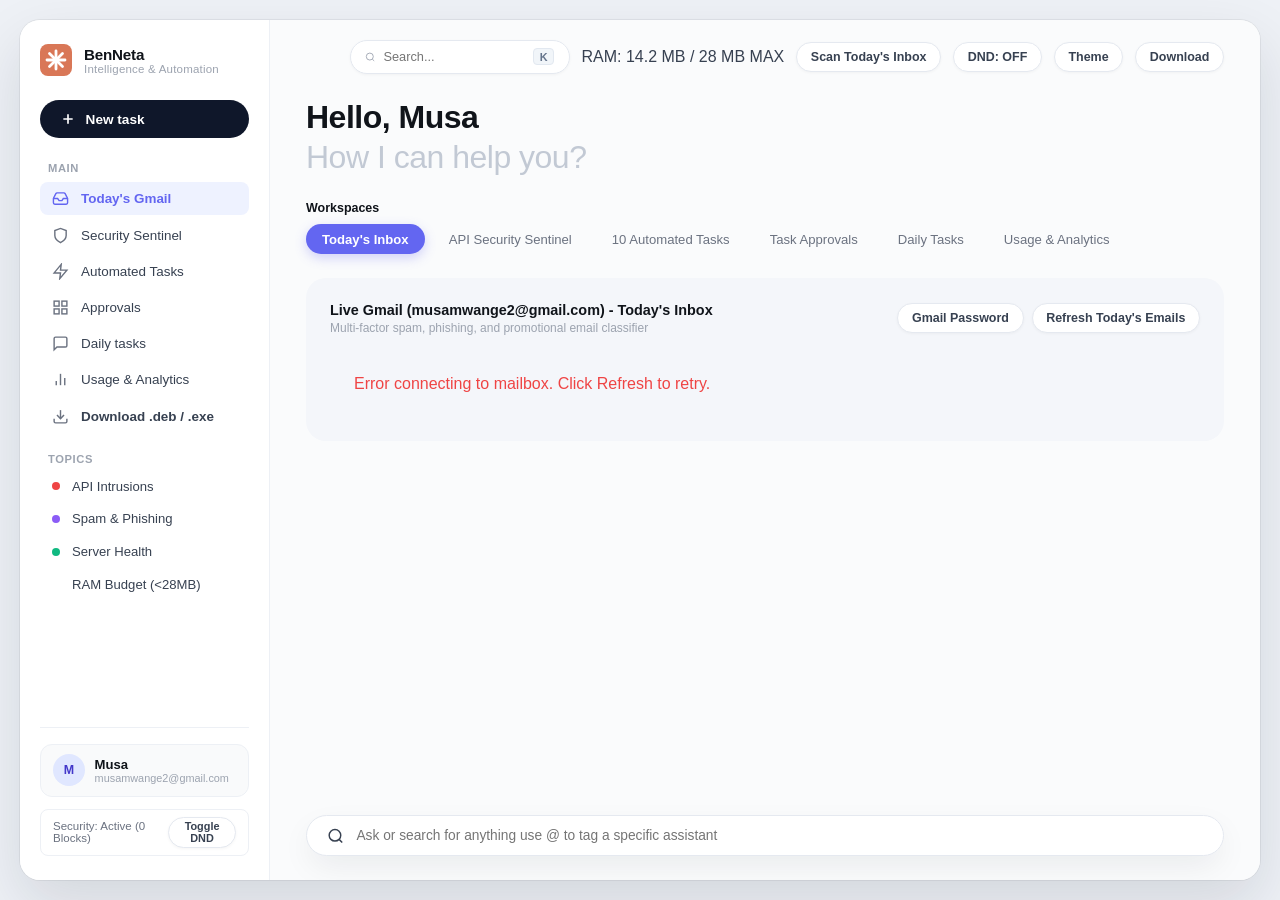
==== web/app.html @ 6da418d3 "Update web router and dashboards for production domain routing" ====
<!DOCTYPE html>
<html lang="en">
<head>
    <meta charset="UTF-8">
    <meta name="viewport" content="width=device-width, initial-scale=1.0">
    <title>BenNeta - Intelligence & Automation</title>
    <!-- Favicons and App Assets -->
    <link rel="icon" type="image/svg+xml" href="/assets/favicon.svg">
    <link rel="icon" type="image/png" sizes="32x32" href="/assets/favicon-32x32.png">
    <link rel="apple-touch-icon" sizes="180x180" href="/assets/apple-touch-icon.png">
    <link rel="manifest" href="/assets/site.webmanifest">
    <meta name="theme-color" content="#d97757">
    <link rel="stylesheet" href="/assets/theme.css">
    <style>
        :root {
            --bg-window: #eef1f6;
            --bg-sidebar: #ffffff;
            --bg-canvas: #fafbfc;
            --bg-container: #f4f6fa;
            --bg-card: #ffffff;
            --border-subtle: #edf0f5;
            --border-card: #e5e9f0;
            --border-hover: #d5dbe6;

            --text-heading: #10141a;
            --text-body: #374151;
            --text-secondary: #6b7280;
            --text-muted: #9ca3af;
            --text-light: #c2c9d4;

            --primary: #6366f1;
            --primary-hover: #4f46e5;
            --primary-light: #eef2ff;
            
            --pill-black: #0f172a;
            --pill-black-hover: #1e293b;

            --accent-purple: #8b5cf6;
            --accent-cyan: #06b6d4;
            --accent-green: #10b981;
            --accent-orange: #f59e0b;
            --accent-red: #ef4444;

            --shadow-sm: 0 1px 3px rgba(0,0,0,0.04);
            --shadow-card: 0 4px 20px -2px rgba(16, 24, 40, 0.05);
            --shadow-floating: 0 12px 32px -4px rgba(16, 24, 40, 0.08);

            --font-family: -apple-system, BlinkMacSystemFont, "SF Pro Text", "Segoe UI", Roboto, Helvetica, Arial, sans-serif;
        }

        * {
            box-sizing: border-box;
            margin: 0;
            padding: 0;
            font-family: var(--font-family);
            -webkit-font-smoothing: antialiased;
        }

        body {
            background-color: var(--bg-window);
            color: var(--text-body);
            height: 100vh;
            display: flex;
            align-items: center;
            justify-content: center;
            overflow: hidden;
            padding: 1.25rem;
        }

        .app-window {
            width: 100%;
            height: 100%;
            max-width: 1560px;
            background: var(--bg-canvas);
            border-radius: 20px;
            box-shadow: 0 24px 60px rgba(15, 23, 42, 0.12), 0 0 0 1px rgba(0,0,0,0.06);
            display: flex;
            overflow: hidden;
        }

        /* Sidebar Styling */
        .sidebar {
            width: 250px;
            min-width: 250px;
            background: var(--bg-sidebar);
            border-right: 1px solid var(--border-subtle);
            display: flex;
            flex-direction: column;
            padding: 1.5rem 1.25rem;
            justify-content: space-between;
        }

        .sidebar-brand {
            display: flex;
            align-items: center;
            gap: 0.75rem;
            margin-bottom: 1.5rem;
        }

        .brand-logo-icon {
            width: 32px;
            height: 32px;
            border-radius: 8px;
            background: linear-gradient(135deg, #818cf8 0%, #6366f1 50%, #4338ca 100%);
            display: flex;
            align-items: center;
            justify-content: center;
            color: #fff;
            flex-shrink: 0;
        }

        .brand-text {
            display: flex;
            flex-direction: column;
        }

        .brand-title {
            font-size: 0.95rem;
            font-weight: 700;
            color: var(--text-heading);
            letter-spacing: -0.2px;
        }

        .brand-sub {
            font-size: 0.72rem;
            color: var(--text-muted);
            letter-spacing: 0.2px;
        }

        .btn-new-chat {
            background: var(--pill-black);
            color: #ffffff;
            border: none;
            border-radius: 9999px;
            padding: 0.7rem 1.25rem;
            font-size: 0.85rem;
            font-weight: 600;
            display: flex;
            align-items: center;
            gap: 0.6rem;
            cursor: pointer;
            width: 100%;
            margin-bottom: 1.5rem;
            transition: background 0.15s ease, transform 0.1s ease;
        }

        .btn-new-chat:hover {
            background: var(--pill-black-hover);
            transform: translateY(-1px);
        }

        .nav-section-title {
            font-size: 0.7rem;
            font-weight: 700;
            text-transform: uppercase;
            color: var(--text-muted);
            letter-spacing: 0.6px;
            margin-bottom: 0.5rem;
            padding-left: 0.5rem;
        }

        .nav-list {
            list-style: none;
            display: flex;
            flex-direction: column;
            gap: 0.2rem;
            margin-bottom: 1.25rem;
        }

        .nav-item {
            display: flex;
            align-items: center;
            gap: 0.75rem;
            padding: 0.5rem 0.75rem;
            border-radius: 8px;
            font-size: 0.84rem;
            font-weight: 500;
            color: var(--text-body);
            cursor: pointer;
            transition: all 0.15s ease;
        }

        .nav-item:hover {
            background: #f8fafc;
            color: var(--text-heading);
        }

        .nav-item.active {
            background: var(--primary-light);
            color: var(--primary);
            font-weight: 600;
        }

        .nav-item svg {
            width: 17px;
            height: 17px;
            stroke-width: 2;
            color: var(--text-secondary);
        }

        .nav-item.active svg {
            color: var(--primary);
        }

        .topics-list {
            list-style: none;
            display: flex;
            flex-direction: column;
            gap: 0.3rem;
        }

        .topic-item {
            display: flex;
            align-items: center;
            gap: 0.75rem;
            padding: 0.4rem 0.75rem;
            font-size: 0.82rem;
            color: var(--text-body);
            border-radius: 6px;
            cursor: pointer;
        }

        .topic-item:hover {
            background: #f8fafc;
        }

        .topic-dot {
            width: 8px;
            height: 8px;
            border-radius: 50%;
        }

        /* Sidebar bottom user info card */
        .sidebar-bottom {
            display: flex;
            flex-direction: column;
            gap: 0.75rem;
            border-top: 1px solid var(--border-subtle);
            padding-top: 1rem;
        }

        .user-card {
            background: #f9fafb;
            border: 1px solid var(--border-subtle);
            border-radius: 12px;
            padding: 0.6rem 0.75rem;
            display: flex;
            align-items: center;
            justify-content: space-between;
            cursor: pointer;
        }

        .user-info {
            display: flex;
            align-items: center;
            gap: 0.6rem;
        }

        .user-avatar {
            width: 32px;
            height: 32px;
            border-radius: 50%;
            background: #e0e7ff;
            color: #4338ca;
            font-size: 0.78rem;
            font-weight: 700;
            display: flex;
            align-items: center;
            justify-content: center;
        }

        .user-names {
            display: flex;
            flex-direction: column;
        }

        .user-name {
            font-size: 0.82rem;
            font-weight: 700;
            color: var(--text-heading);
        }

        .user-email {
            font-size: 0.68rem;
            color: var(--text-muted);
        }

        .credits-pill {
            background: #ffffff;
            border: 1px solid var(--border-subtle);
            border-radius: 8px;
            padding: 0.45rem 0.75rem;
            font-size: 0.72rem;
            color: var(--text-secondary);
            display: flex;
            align-items: center;
            justify-content: space-between;
        }

        /* Main Canvas Styling */
        .main-canvas {
            flex: 1;
            display: flex;
            flex-direction: column;
            overflow-y: auto;
            position: relative;
            background: var(--bg-canvas);
        }

        .top-navbar {
            padding: 1.25rem 2.25rem;
            display: flex;
            align-items: center;
            justify-content: flex-end;
            gap: 0.75rem;
        }

        .search-pill-top {
            background: #ffffff;
            border: 1px solid var(--border-card);
            border-radius: 9999px;
            padding: 0.45rem 0.9rem;
            display: flex;
            align-items: center;
            gap: 0.5rem;
            font-size: 0.8rem;
            color: var(--text-muted);
            width: 220px;
            box-shadow: var(--shadow-sm);
        }

        .search-pill-top input {
            border: none;
            outline: none;
            background: transparent;
            width: 100%;
            font-size: 0.8rem;
            color: var(--text-body);
        }

        .kbd-badge {
            background: #f1f5f9;
            border: 1px solid #e2e8f0;
            border-radius: 4px;
            padding: 0.1rem 0.35rem;
            font-size: 0.68rem;
            font-weight: 600;
            color: #64748b;
        }

        .btn-ghost-icon {
            background: #ffffff;
            border: 1px solid var(--border-card);
            border-radius: 9999px;
            padding: 0.45rem 0.85rem;
            font-size: 0.78rem;
            font-weight: 600;
            color: var(--text-body);
            cursor: pointer;
            display: inline-flex;
            align-items: center;
            gap: 0.4rem;
            box-shadow: var(--shadow-sm);
            transition: all 0.15s ease;
        }

        .btn-ghost-icon:hover {
            border-color: var(--border-hover);
            background: #f8fafc;
        }

        .content-scroll {
            padding: 0 2.25rem 6.5rem 2.25rem;
            display: flex;
            flex-direction: column;
            gap: 1.5rem;
        }

        .hero-section {
            margin-top: 0.25rem;
        }

        .hero-title {
            font-size: 2rem;
            font-weight: 700;
            color: var(--text-heading);
            letter-spacing: -0.5px;
            line-height: 1.2;
        }

        .hero-sub {
            font-size: 2rem;
            font-weight: 300;
            color: var(--text-light);
            letter-spacing: -0.5px;
            line-height: 1.2;
            margin-top: 0.15rem;
        }

        .workspaces-section {
            display: flex;
            flex-direction: column;
            gap: 0.6rem;
        }

        .workspaces-label {
            font-size: 0.78rem;
            font-weight: 600;
            color: var(--text-heading);
        }

        .workspaces-pills {
            display: flex;
            gap: 0.5rem;
            align-items: center;
            flex-wrap: wrap;
        }

        .pill-tab {
            background: transparent;
            border: none;
            border-radius: 9999px;
            padding: 0.45rem 1rem;
            font-size: 0.82rem;
            font-weight: 500;
            color: var(--text-secondary);
            cursor: pointer;
            transition: all 0.15s ease;
        }

        .pill-tab:hover {
            color: var(--text-heading);
            background: #f1f5f9;
        }

        .pill-tab.active {
            background: var(--primary);
            color: #ffffff;
            font-weight: 600;
            box-shadow: 0 4px 12px rgba(99, 102, 241, 0.28);
        }

        .cards-container-wrapper {
            background: var(--bg-container);
            border-radius: 20px;
            padding: 1.5rem;
            display: flex;
            flex-direction: column;
            gap: 1.25rem;
        }

        .section-header-row {
            display: flex;
            align-items: center;
            justify-content: space-between;
        }

        .section-header-title {
            font-size: 0.9rem;
            font-weight: 700;
            color: var(--text-heading);
        }

        .cards-grid {
            display: grid;
            grid-template-columns: repeat(auto-fill, minmax(280px, 1fr));
            gap: 1.25rem;
        }

        .app-card {
            background: var(--bg-card);
            border: 1px solid var(--border-card);
            border-radius: 18px;
            padding: 1.25rem;
            display: flex;
            flex-direction: column;
            justify-content: space-between;
            min-height: 160px;
            box-shadow: var(--shadow-card);
            transition: transform 0.15s ease, box-shadow 0.15s ease;
        }

        .app-card:hover {
            transform: translateY(-2px);
            box-shadow: 0 8px 24px -4px rgba(16, 24, 40, 0.08);
        }

        .card-top {
            display: flex;
            align-items: flex-start;
            justify-content: space-between;
            margin-bottom: 0.75rem;
        }

        .card-icon-box {
            width: 38px;
            height: 38px;
            border-radius: 12px;
            display: flex;
            align-items: center;
            justify-content: center;
        }

        .card-icon-box.purple { background: rgba(139, 92, 246, 0.1); color: var(--accent-purple); }
        .card-icon-box.cyan { background: rgba(6, 182, 212, 0.1); color: var(--accent-cyan); }
        .card-icon-box.red { background: rgba(239, 68, 68, 0.1); color: var(--accent-red); }
        .card-icon-box.green { background: rgba(16, 185, 129, 0.1); color: var(--accent-green); }

        .card-title {
            font-size: 0.92rem;
            font-weight: 600;
            color: var(--text-heading);
            line-height: 1.35;
            margin-bottom: 0.5rem;
        }

        .badge-priority {
            font-size: 0.68rem;
            font-weight: 700;
            padding: 0.2rem 0.5rem;
            border-radius: 6px;
        }
        .badge-prio-high { background: #fee2e2; color: #dc2626; }
        .badge-prio-med  { background: #fef3c7; color: #d97706; }
        .badge-prio-low  { background: #dcfce7; color: #16a34a; }
        .badge-spam      { background: #fee2e2; color: #991b1b; border: 1px solid #f87171; }
        .badge-promo     { background: #fef3c7; color: #92400e; }

        .card-footer {
            display: flex;
            align-items: center;
            justify-content: space-between;
            margin-top: auto;
            padding-top: 0.75rem;
            border-top: 1px solid #f1f5f9;
        }

        .btn-card-action {
            padding: 0.35rem 0.75rem;
            font-size: 0.75rem;
            font-weight: 600;
            border-radius: 6px;
            border: none;
            cursor: pointer;
        }

        .btn-card-allow { background: #eef2ff; color: #4f46e5; }
        .btn-card-allow:hover { background: #e0e7ff; }

        .btn-card-dismiss { background: #f1f5f9; color: #64748b; }
        .btn-card-dismiss:hover { background: #fee2e2; color: #dc2626; }

        .modern-table {
            width: 100%;
            border-collapse: separate;
            border-spacing: 0;
            font-size: 0.85rem;
        }

        .modern-table th {
            text-align: left;
            padding: 0.75rem 1rem;
            font-size: 0.72rem;
            font-weight: 700;
            color: var(--text-muted);
            letter-spacing: 0.5px;
            text-transform: uppercase;
            border-bottom: 1px solid var(--border-card);
        }

        .modern-table td {
            padding: 0.85rem 1rem;
            border-bottom: 1px solid var(--border-subtle);
            color: var(--text-body);
            background: #ffffff;
        }

        .task-done-title {
            text-decoration: line-through;
            color: var(--text-muted);
        }

        /* Floating Pill Input Bar */
        .bottom-floating-bar {
            position: absolute;
            bottom: 1.5rem;
            left: 2.25rem;
            right: 2.25rem;
            background: #ffffff;
            border: 1px solid var(--border-card);
            border-radius: 9999px;
            padding: 0.65rem 1.25rem;
            display: flex;
            align-items: center;
            gap: 0.75rem;
            box-shadow: var(--shadow-floating);
            z-index: 50;
        }

        .bottom-floating-bar input {
            border: none;
            outline: none;
            width: 100%;
            font-size: 0.86rem;
            color: var(--text-body);
            background: transparent;
        }

        /* Modal Styles */
        .modal {
            display: none;
            position: fixed;
            top: 0; left: 0; right: 0; bottom: 0;
            background: rgba(15, 23, 42, 0.45);
            backdrop-filter: blur(4px);
            z-index: 1000;
            align-items: center;
            justify-content: center;
            padding: 1.5rem;
        }

        .modal.active { display: flex; }

        .modal-body {
            background: #ffffff;
            border-radius: 20px;
            box-shadow: 0 25px 50px -12px rgba(0, 0, 0, 0.25);
            max-width: 860px;
            width: 100%;
            max-height: 85vh;
            overflow-y: auto;
            padding: 1.75rem;
        }

        .modal-header {
            display: flex;
            align-items: center;
            justify-content: space-between;
            margin-bottom: 1.25rem;
            padding-bottom: 0.75rem;
            border-bottom: 1px solid var(--border-subtle);
        }

        .form-grid {
            display: grid;
            grid-template-columns: repeat(auto-fit, minmax(240px, 1fr));
            gap: 1rem;
            margin-bottom: 1rem;
        }

        .form-group {
            display: flex;
            flex-direction: column;
            gap: 0.35rem;
        }

        .form-group label {
            font-size: 0.78rem;
            font-weight: 600;
            color: var(--text-secondary);
        }

        .form-group input, .form-group select {
            border: 1px solid var(--border-card);
            border-radius: 8px;
            padding: 0.5rem 0.75rem;
            font-size: 0.85rem;
            outline: none;
        }

        .log-toast {
            position: fixed;
            top: 2rem;
            right: 2rem;
            background: #0f172a;
            color: #ffffff;
            border-radius: 10px;
            padding: 0.75rem 1.25rem;
            font-size: 0.82rem;
            font-weight: 500;
            box-shadow: 0 10px 25px rgba(0,0,0,0.15);
            display: none;
            z-index: 2000;
        }
    </style>
</head>
<body>

    <div class="log-toast" id="toast"></div>

    <div class="app-window">
        <!-- SIDEBAR -->
        <aside class="sidebar">
            <div>
                <!-- Brand / Logo: BenNeta with Claude Starburst Glyph -->
                <div class="sidebar-brand">
                    <div class="brand-logo-icon" style="background: transparent; border-radius: 8px;">
                        <svg width="34" height="34" viewBox="0 0 32 32" fill="none">
                            <rect width="32" height="32" rx="8" fill="#d97757"/>
                            <g transform="translate(16, 16)">
                                <line x1="0" y1="-9" x2="0" y2="9" stroke="#ffffff" stroke-width="2.8" stroke-linecap="round"/>
                                <line x1="-9" y1="0" x2="9" y2="0" stroke="#ffffff" stroke-width="2.8" stroke-linecap="round"/>
                                <line x1="-6.5" y1="-6.5" x2="6.5" y2="6.5" stroke="#ffffff" stroke-width="2.8" stroke-linecap="round"/>
                                <line x1="-6.5" y1="6.5" x2="6.5" y2="-6.5" stroke="#ffffff" stroke-width="2.8" stroke-linecap="round"/>
                            </g>
                        </svg>
                    </div>
                    <div class="brand-text">
                        <span class="brand-title">BenNeta</span>
                        <span class="brand-sub">Intelligence & Automation</span>
                    </div>
                </div>

                <button class="btn-new-chat" onclick="openModal('add-task-modal')">
                    <svg width="16" height="16" viewBox="0 0 24 24" fill="none" stroke="currentColor" stroke-width="2.5">
                        <line x1="12" y1="5" x2="12" y2="19"></line>
                        <line x1="5" y1="12" x2="19" y2="12"></line>
                    </svg>
                    <span>New task</span>
                </button>

                <div class="nav-section-title">Main</div>
                <ul class="nav-list">
                    <li class="nav-item active" id="nav-gmail" onclick="setTab('gmail')">
                        <svg viewBox="0 0 24 24" fill="none" stroke="currentColor">
                            <polyline points="22 12 16 12 14 15 10 15 8 12 2 12"></polyline>
                            <path d="M5.45 5.11L2 12v6a2 2 0 0 0 2 2h16a2 2 0 0 0 2-2v-6l-3.45-6.89A2 2 0 0 0 16.76 4H7.24a2 2 0 0 0-1.79 1.11z"></path>
                        </svg>
                        <span>Today's Gmail</span>
                    </li>
                    <li class="nav-item" id="nav-security" onclick="setTab('security')">
                        <svg viewBox="0 0 24 24" fill="none" stroke="currentColor">
                            <path d="M12 22s8-4 8-10V5l-8-3-8 3v7c0 6 8 10 8 10z"></path>
                        </svg>
                        <span>Security Sentinel</span>
                    </li>
                    <li class="nav-item" id="nav-automated" onclick="setTab('automated')">
                        <svg viewBox="0 0 24 24" fill="none" stroke="currentColor">
                            <polygon points="13 2 3 14 12 14 11 22 21 10 12 10 13 2"></polygon>
                        </svg>
                        <span>Automated Tasks</span>
                    </li>
                    <li class="nav-item" id="nav-pending" onclick="setTab('pending')">
                        <svg viewBox="0 0 24 24" fill="none" stroke="currentColor">
                            <rect x="3" y="3" width="7" height="7"></rect>
                            <rect x="14" y="3" width="7" height="7"></rect>
                            <rect x="14" y="14" width="7" height="7"></rect>
                            <rect x="3" y="14" width="7" height="7"></rect>
                        </svg>
                        <span>Approvals</span>
                    </li>
                    <li class="nav-item" id="nav-tasks" onclick="setTab('tasks')">
                        <svg viewBox="0 0 24 24" fill="none" stroke="currentColor">
                            <path d="M21 15a2 2 0 0 1-2 2H7l-4 4V5a2 2 0 0 1 2-2h14a2 2 0 0 1 2 2z"></path>
                        </svg>
                        <span>Daily tasks</span>
                    </li>
                    <li class="nav-item" id="nav-usage" onclick="setTab('usage')">
                        <svg viewBox="0 0 24 24" fill="none" stroke="currentColor">
                            <line x1="18" y1="20" x2="18" y2="10"></line>
                            <line x1="12" y1="20" x2="12" y2="4"></line>
                            <line x1="6" y1="20" x2="6" y2="14"></line>
                        </svg>
                        <span>Usage & Analytics</span>
                    </li>
                    <li class="nav-item" id="nav-download" onclick="window.location.href='/download.html'">
                        <svg viewBox="0 0 24 24" fill="none" stroke="currentColor">
                            <path d="M21 15v4a2 2 0 0 1-2 2H5a2 2 0 0 1-2-2v-4"></path>
                            <polyline points="7 10 12 15 17 10"></polyline>
                            <line x1="12" y1="15" x2="12" y2="3"></line>
                        </svg>
                        <span style="color: var(--color-primary); font-weight: 600;">Download .deb / .exe</span>
                    </li>
                </ul>

                <div class="nav-section-title">Topics</div>
                <ul class="topics-list">
                    <li class="topic-item" onclick="setTab('security')">
                        <span class="topic-dot" style="background: var(--accent-red);"></span>
                        <span>API Intrusions</span>
                    </li>
                    <li class="topic-item" onclick="setTab('gmail')">
                        <span class="topic-dot" style="background: var(--accent-purple);"></span>
                        <span>Spam & Phishing</span>
                    </li>
                    <li class="topic-item" onclick="setTab('automated')">
                        <span class="topic-dot" style="background: var(--accent-green);"></span>
                        <span>Server Health</span>
                    </li>
                    <li class="topic-item" onclick="setTab('usage')">
                        <span class="topic-dot" style="background: var(--color-primary);"></span>
                        <span>RAM Budget (<28MB)</span>
                    </li>
                </ul>
            </div>

            <div class="sidebar-bottom">
                <div class="user-card" onclick="openModal('gmail-modal')">
                    <div class="user-info">
                        <div class="user-avatar" id="avatar-initials">M</div>
                        <div class="user-names">
                            <span class="user-name" id="user-display-name">Musa</span>
                            <span class="user-email" id="user-display-email">musamwange2@gmail.com</span>
                        </div>
                    </div>
                </div>
                <div class="credits-pill">
                    <span id="credits-status-text">Security: Active (0 Blocks)</span>
                    <button class="btn-ghost-icon" style="padding: 0.15rem 0.4rem; font-size: 0.68rem;" onclick="toggleDnd()">Toggle DND</button>
                </div>
            </div>
        </aside>

        <!-- MAIN CANVAS -->
        <main class="main-canvas">
            <header class="top-navbar">
                <div class="search-pill-top">
                    <svg width="14" height="14" viewBox="0 0 24 24" fill="none" stroke="currentColor" stroke-width="2">
                        <circle cx="11" cy="11" r="8"></circle>
                        <line x1="21" y1="21" x2="16.65" y2="16.65"></line>
                    </svg>
                    <input type="text" placeholder="Search..." oninput="handleSearch(this.value)">
                    <span class="kbd-badge">K</span>
                </div>
                <span class="ram-badge ok" id="header-ram-pill">RAM: 14.2 MB / 28 MB MAX</span>
                <button class="btn-ghost-icon" onclick="fetchTodaysGmail()">Scan Today's Inbox</button>
                <button class="btn-ghost-icon" id="header-dnd-badge" onclick="toggleDnd()">DND: OFF</button>
                <button class="btn-ghost-icon" onclick="toggleTheme()" id="theme-toggle-btn">Theme</button>
                <a href="/download.html" class="btn-ghost-icon" style="text-decoration:none; color: var(--color-primary); font-weight:600;">Download</a>
            </header>

            <div class="content-scroll">
                <section class="hero-section">
                    <h1 class="hero-title" id="greeting-title">Hello, Musa</h1>
                    <div class="hero-sub">How I can help you?</div>
                </section>

                <section class="workspaces-section">
                    <div class="workspaces-label">Workspaces</div>
                    <div class="workspaces-pills">
                        <button class="pill-tab active" onclick="switchWorkspace('gmail', this)">Today's Inbox</button>
                        <button class="pill-tab" onclick="switchWorkspace('security', this)">API Security Sentinel</button>
                        <button class="pill-tab" onclick="switchWorkspace('automated', this)">10 Automated Tasks</button>
                        <button class="pill-tab" onclick="switchWorkspace('pending', this)">Task Approvals</button>
                        <button class="pill-tab" onclick="switchWorkspace('tasks', this)">Daily Tasks</button>
                        <button class="pill-tab" onclick="switchWorkspace('usage', this)">Usage &amp; Analytics</button>
                    </div>
                </section>

                <div class="cards-container-wrapper">
                    <!-- SECTION 1: TODAY'S GMAIL INBOX & SPAM DETECTOR -->
                    <div id="view-gmail" class="view-panel">
                        <div class="section-header-row" style="margin-bottom: 1rem;">
                            <div>
                                <div class="section-header-title">Live Gmail (musamwange2@gmail.com) - Today's Inbox</div>
                                <div style="font-size: 0.75rem; color: var(--text-muted); margin-top: 0.2rem;">Multi-factor spam, phishing, and promotional email classifier</div>
                            </div>
                            <div style="display: flex; gap: 0.5rem;">
                                <button class="btn-ghost-icon" onclick="openModal('gmail-modal')">Gmail Password</button>
                                <button class="btn-ghost-icon" onclick="fetchTodaysGmail()">Refresh Today's Emails</button>
                            </div>
                        </div>

                        <div class="cards-grid" id="gmail-cards-grid">
                            <!-- Populated dynamically -->
                        </div>
                    </div>

                    <!-- SECTION 2: API SECURITY & ANOMALY MICROSERVICE -->
                    <div id="view-security" class="view-panel" style="display: none;">
                        <div class="section-header-row" style="margin-bottom: 1rem;">
                            <div>
                                <div class="section-header-title">API Security Microservice - Anomaly & Intrusion Monitor</div>
                                <div style="font-size: 0.75rem; color: var(--text-muted); margin-top: 0.2rem;">Detects unauthorized access, SQLi, path traversal, rate spikes, and behavioral anomalies</div>
                            </div>
                            <button class="btn-ghost-icon" onclick="triggerSecurityTest()">Simulate Exploit Probe</button>
                        </div>

                        <div style="display: grid; grid-template-columns: repeat(auto-fit, minmax(200px, 1fr)); gap: 1rem; margin-bottom: 1.25rem;">
                            <div style="background: #ffffff; padding: 1rem; border-radius: 12px; border: 1px solid var(--border-card);">
                                <div style="font-size: 0.72rem; color: var(--text-muted); font-weight: 700;">TOTAL API INSPECTIONS</div>
                                <div id="sec-total-events" style="font-size: 1.5rem; font-weight: 700; color: var(--text-heading); margin-top: 0.2rem;">0</div>
                            </div>
                            <div style="background: #ffffff; padding: 1rem; border-radius: 12px; border: 1px solid var(--border-card);">
                                <div style="font-size: 0.72rem; color: var(--text-muted); font-weight: 700;">CRITICAL INTRUSIONS</div>
                                <div id="sec-critical-threats" style="font-size: 1.5rem; font-weight: 700; color: var(--accent-red); margin-top: 0.2rem;">0</div>
                            </div>
                            <div style="background: #ffffff; padding: 1rem; border-radius: 12px; border: 1px solid var(--border-card);">
                                <div style="font-size: 0.72rem; color: var(--text-muted); font-weight: 700;">BLOCKED IP ADDRESSES</div>
                                <div id="sec-blocked-ips" style="font-size: 1.5rem; font-weight: 700; color: var(--accent-purple); margin-top: 0.2rem;">0</div>
                            </div>
                        </div>

                        <table class="modern-table">
                            <thead>
                                <tr>
                                    <th style="width: 140px;">Timestamp</th>
                                    <th style="width: 160px;">Incident Type</th>
                                    <th style="width: 110px;">Source IP</th>
                                    <th style="width: 80px;">Severity</th>
                                    <th>Details & Endpoint</th>
                                </tr>
                            </thead>
                            <tbody id="security-events-tbody"></tbody>
                        </table>
                    </div>

                    <!-- SECTION 3: 10 AUTOMATED TASKS ENGINE -->
                    <div id="view-automated" class="view-panel" style="display: none;">
                        <div class="section-header-row" style="margin-bottom: 1rem;">
                            <div>
                                <div class="section-header-title">10 Automated System & Infrastructure Tasks</div>
                                <div style="font-size: 0.75rem; color: var(--text-muted); margin-top: 0.2rem;">Live execution engine across APIs, server health, SSL, logs, calendar, and system</div>
                            </div>
                        </div>

                        <div class="cards-grid" id="automated-tasks-grid"></div>
                    </div>

                    <!-- SECTION 4: APPROVALS -->
                    <div id="view-pending" class="view-panel" style="display: none;">
                        <div class="section-header-row" style="margin-bottom: 1rem;">
                            <div class="section-header-title">Pending Approvals Queue</div>
                        </div>
                        <div class="cards-grid" id="pending-cards-grid"></div>
                    </div>

                    <!-- SECTION 5: DAILY TASKS -->
                    <div id="view-tasks" class="view-panel" style="display: none;">
                        <div class="section-header-row" style="margin-bottom: 1rem;">
                            <div class="section-header-title">Daily tasks board</div>
                            <button class="btn-ghost-icon" onclick="openModal('add-task-modal')">+ Add task</button>
                        </div>
                        <table class="modern-table">
                            <thead>
                                <tr>
                                    <th style="width: 40px;"></th>
                                    <th style="width: 80px;">Priority</th>
                                    <th>Task title & details</th>
                                    <th style="width: 140px;">Due date</th>
                                    <th style="width: 80px;">Action</th>
                                </tr>
                            </thead>
                            <tbody id="tasks-table-body"></tbody>
                        </table>
                    </div>

                    <!-- SECTION 6: USAGE, COOKIES & TELEMETRY -->
                    <div id="view-usage" class="view-panel" style="display: none;">
                        <div class="app-card" style="margin-bottom: 1.25rem;">
                            <div class="section-header-row" style="margin-bottom: 1.25rem;">
                                <div>
                                    <div class="section-header-title">Usage Analytics &amp; Memory Guardian</div>
                                    <div style="font-size: 0.75rem; color: var(--text-muted); margin-top: 0.2rem;">
                                        Telemetry collected locally on your machine &bull; Strict 28MB RAM budget enforced
                                    </div>
                                </div>
                                <div style="display: flex; gap: 0.5rem;">
                                    <button class="btn-ghost-icon" onclick="exportUserData()">Export Data (JSON)</button>
                                    <button class="btn-ghost-icon" onclick="clearUsageTelemetry()" style="color: var(--accent-red);">Purge Telemetry</button>
                                    <button class="btn-ghost-icon" onclick="loadUsageData()">Refresh</button>
                                </div>
                            </div>

                            <!-- Real-time RAM Budget Gauge -->
                            <div style="background: var(--bg-container); border: 1px solid var(--border-card); border-radius: 12px; padding: 1.25rem; margin-bottom: 1.25rem;">
                                <div style="display: flex; justify-content: space-between; align-items: center; margin-bottom: 0.5rem;">
                                    <span style="font-weight: 700; font-size: 0.88rem; color: var(--text-heading);">Resident Memory Footprint (RAM)</span>
                                    <span id="usage-ram-text" style="font-family: monospace; font-weight: 700; font-size: 0.88rem; color: #10b981;">Checking RAM...</span>
                                </div>
                                <div style="background: #e2e8f0; height: 10px; border-radius: 5px; overflow: hidden;">
                                    <div id="usage-ram-bar" style="background: #10b981; height: 100%; width: 50%; transition: width 0.3s ease;"></div>
                                </div>
                                <div style="display: flex; justify-content: space-between; font-size: 0.72rem; color: var(--text-muted); margin-top: 0.4rem;">
                                    <span>0 MB</span>
                                    <span>Warning: 24 MB</span>
                                    <span>Strict Cap: 28 MB</span>
                                </div>
                            </div>

                            <!-- KPI Cards -->
                            <div style="display: grid; grid-template-columns: repeat(4, 1fr); gap: 1rem; margin-bottom: 1.5rem;">
                                <div style="background: var(--bg-card); border: 1px solid var(--border-card); border-radius: 10px; padding: 1rem; text-align: center;">
                                    <div style="font-size: 1.5rem; font-weight: 800; color: var(--primary);" id="kpi-total-actions">0</div>
                                    <div style="font-size: 0.72rem; color: var(--text-muted); font-weight: 600; text-transform: uppercase; margin-top: 0.3rem;">Actions Today</div>
                                </div>
                                <div style="background: var(--bg-card); border: 1px solid var(--border-card); border-radius: 10px; padding: 1rem; text-align: center;">
                                    <div style="font-size: 1.5rem; font-weight: 800; color: #10b981;" id="kpi-emails-triaged">0</div>
                                    <div style="font-size: 0.72rem; color: var(--text-muted); font-weight: 600; text-transform: uppercase; margin-top: 0.3rem;">Emails Triaged</div>
                                </div>
                                <div style="background: var(--bg-card); border: 1px solid var(--border-card); border-radius: 10px; padding: 1rem; text-align: center;">
                                    <div style="font-size: 1.5rem; font-weight: 800; color: #ef4444;" id="kpi-threats-blocked">0</div>
                                    <div style="font-size: 0.72rem; color: var(--text-muted); font-weight: 600; text-transform: uppercase; margin-top: 0.3rem;">Threats Blocked</div>
                                </div>
                                <div style="background: var(--bg-card); border: 1px solid var(--border-card); border-radius: 10px; padding: 1rem; text-align: center;">
                                    <div style="font-size: 1.5rem; font-weight: 800; color: #f59e0b;" id="kpi-tasks-run">0</div>
                                    <div style="font-size: 0.72rem; color: var(--text-muted); font-weight: 600; text-transform: uppercase; margin-top: 0.3rem;">Tasks Executed</div>
                                </div>
                            </div>

                            <!-- Recent Activity Telemetry Table -->
                            <div class="section-header-title" style="margin-bottom: 0.5rem;">Recent Assistant Telemetry Log</div>
                            <table class="modern-table">
                                <thead>
                                    <tr>
                                        <th>Timestamp</th>
                                        <th>Category</th>
                                        <th>Action Name</th>
                                        <th>Status</th>
                                        <th>Duration</th>
                                        <th>RAM (MB)</th>
                                    </tr>
                                </thead>
                                <tbody id="usage-telemetry-body"></tbody>
                            </table>
                        </div>
                    </div>
                </div>
            </div>

            <!-- Bottom Floating Prompt Bar -->
            <div class="bottom-floating-bar">
                <svg width="18" height="18" viewBox="0 0 24 24" fill="none" stroke="currentColor" stroke-width="2">
                    <circle cx="11" cy="11" r="8"></circle>
                    <line x1="21" y1="21" x2="16.65" y2="16.65"></line>
                </svg>
                <input type="text" placeholder="Ask or search for anything use @ to tag a specific assistant" onkeydown="handleBottomInput(event)">
            </div>
        </main>
    </div>

    <!-- MODAL: GMAIL APP PASSWORD SETUP -->
    <div id="gmail-modal" class="modal">
        <div class="modal-body" style="max-width: 520px;">
            <div class="modal-header">
                <div class="modal-title">Gmail Connection (musamwange2@gmail.com)</div>
                <button class="btn-ghost-icon" onclick="closeModal('gmail-modal')">Close</button>
            </div>
            <form onsubmit="saveGmailAuth(event)">
                <div class="form-group" style="margin-bottom: 0.75rem;">
                    <label>Gmail Address</label>
                    <input type="text" id="gmail-user-input" value="musamwange2@gmail.com" readonly style="background: #f1f5f9;">
                </div>
                <div class="form-group" style="margin-bottom: 1rem;">
                    <label>Google 16-Character App Password</label>
                    <input type="password" id="gmail-pass-input" placeholder="e.g. abcd efgh ijkl mnop" required>
                    <div style="font-size: 0.72rem; color: var(--text-muted); margin-top: 0.35rem;">
                        To generate: Go to myaccount.google.com -> Security -> 2-Step Verification -> App Passwords.
                    </div>
                </div>
                <button type="submit" class="btn-new-chat" style="margin-bottom: 0;">Save & Connect Live</button>
            </form>
        </div>
    </div>

    <!-- MODAL: ADD MANUAL TASK -->
    <div id="add-task-modal" class="modal">
        <div class="modal-body" style="max-width: 480px;">
            <div class="modal-header">
                <div class="modal-title">Create daily task</div>
                <button class="btn-ghost-icon" onclick="closeModal('add-task-modal')">Close</button>
            </div>
            <form onsubmit="createDailyTask(event)">
                <div class="form-group" style="margin-bottom: 0.75rem;">
                    <label>Task title</label>
                    <input type="text" id="manual-title" placeholder="e.g. Audit server API health" required>
                </div>
                <div class="form-group" style="margin-bottom: 0.75rem;">
                    <label>Priority</label>
                    <select id="manual-prio">
                        <option value="HIGH">[HIGH]</option>
                        <option value="MEDIUM" selected>[MEDIUM]</option>
                        <option value="LOW">[LOW]</option>
                    </select>
                </div>
                <div class="form-group" style="margin-bottom: 1.25rem;">
                    <label>Due date / time</label>
                    <input type="text" id="manual-due" placeholder="Today 5:00 PM">
                </div>
                <button type="submit" class="btn-new-chat" style="margin-bottom: 0;">Add task</button>
            </form>
        </div>
    </div>

    <!-- MODAL: BRAVE RESEARCH & DRAFT REPLY -->
    <div id="reply-modal" class="modal">
        <div class="modal-body" style="max-width: 680px;">
            <div class="modal-header">
                <div>
                    <div class="modal-title">BenNeta Research & Draft Reply</div>
                    <div style="font-size: 0.75rem; color: var(--text-muted); margin-top: 0.2rem;">Powered by Brave Search API live intelligence</div>
                </div>
                <button class="btn-ghost-icon" onclick="closeModal('reply-modal')">Close</button>
            </div>
            <div style="margin-bottom: 0.8rem;">
                <div style="font-size: 0.72rem; color: var(--text-muted); font-weight: 700;">RECIPIENT</div>
                <div id="reply-modal-recipient" style="font-weight: 600; font-size: 0.85rem; color: var(--text-heading); margin-top: 0.15rem;"></div>
            </div>
            <div style="margin-bottom: 0.8rem;">
                <div style="font-size: 0.72rem; color: var(--text-muted); font-weight: 700;">SUBJECT</div>
                <div id="reply-modal-subject" style="font-weight: 600; font-size: 0.85rem; color: var(--text-heading); margin-top: 0.15rem;"></div>
            </div>
            <div style="margin-bottom: 0.8rem;">
                <div style="font-size: 0.72rem; color: var(--text-muted); font-weight: 700; margin-bottom: 0.35rem;">BRAVE SEARCH INTELLIGENCE FINDINGS</div>
                <div id="reply-modal-research" style="max-height: 140px; overflow-y: auto; background: #f8fafc; border: 1px solid var(--border-card); border-radius: 8px; padding: 0.6rem; font-size: 0.75rem;"></div>
            </div>
            <div class="form-group" style="margin-bottom: 1rem;">
                <label>Response draft</label>
                <textarea id="reply-modal-body" rows="8" style="width: 100%; border: 1px solid var(--border-card); border-radius: 8px; padding: 0.6rem; font-family: monospace; font-size: 0.82rem; line-height: 1.45; resize: vertical;"></textarea>
            </div>
            <div style="display: flex; gap: 0.5rem; justify-content: flex-end;">
                <button class="btn-ghost-icon" onclick="copyReplyDraft()">Copy reply to clipboard</button>
                <button class="btn-new-chat" style="margin-bottom: 0;" onclick="closeModal('reply-modal'); showToast('Draft saved in BenNeta outbox.');">Done</button>
            </div>
        </div>
    </div>

    <script>
        function showToast(msg) {
            const toast = document.getElementById('toast');
            toast.innerText = msg;
            toast.style.display = 'block';
            setTimeout(() => { toast.style.display = 'none'; }, 4000);
        }

        async function init() {
            await fetchStatus();
            await fetchTodaysGmail();
            await loadSecurityTelemetry();
            await loadAutomatedTasks();
            await loadDailyTasks();
        }

        async function fetchStatus() {
            try {
                const res = await fetch('api.php?action=status');
                const data = await res.json();
                if (data.status === 'SUCCESS' || data.success) {
                    document.getElementById('greeting-title').innerText = `Hello, ${data.user_name || 'Musa'}`;
                    document.getElementById('user-display-name').innerText = data.user_name || 'Musa';
                    document.getElementById('user-display-email').innerText = data.user_email || 'musamwange2@gmail.com';
                    document.getElementById('avatar-initials').innerText = (data.user_name || 'M').charAt(0);

                    const dndBadge = document.getElementById('header-dnd-badge');
                    dndBadge.innerText = data.notifications_mode === 'OFF' ? 'DND: ON (QUIET)' : 'DND: OFF (ACTIVE)';
                    dndBadge.style.color = data.notifications_mode === 'OFF' ? '#ef4444' : '#10b981';

                    document.getElementById('credits-status-text').innerText = `Security: Active (${data.blocked_ips || 0} Banned)`;

                    if (data.ram_status) {
                        const r = data.ram_status;
                        const pill = document.getElementById('header-ram-pill');
                        if (pill) {
                            pill.innerText = `RAM: ${r.rss_mb} MB / 28 MB MAX`;
                            pill.className = 'ram-badge ' + (r.rss_mb >= 28 ? 'alert' : (r.rss_mb >= 24 ? 'warning' : 'ok'));
                        }
                    }
                }
            } catch (e) { console.error(e); }
        }

        async function loadUsageData() {
            try {
                const res = await fetch('api.php?action=get_usage_data');
                const data = await res.json();
                if (data.status === 'SUCCESS') {
                    // Update RAM Gauge
                    if (data.ram_audit) {
                        const r = data.ram_audit;
                        const ramText = document.getElementById('usage-ram-text');
                        const ramBar = document.getElementById('usage-ram-bar');
                        if (ramText && ramBar) {
                            ramText.innerText = `${r.rss_mb} MB / 28.0 MB (${r.percent_used}%)`;
                            ramBar.style.width = Math.min(100, r.percent_used) + '%';
                            ramBar.style.background = (r.rss_mb >= 28) ? '#ef4444' : (r.rss_mb >= 24 ? '#f59e0b' : '#10b981');
                            ramText.style.color = ramBar.style.background;
                        }
                    }

                    // Update KPIs
                    document.getElementById('kpi-total-actions').innerText = data.total_actions_today || 0;
                    
                    let emailCount = 0, threatCount = 0, taskCount = 0;
                    if (data.categories) {
                        data.categories.forEach(c => {
                            if (c.category === 'email') emailCount += parseInt(c.count);
                            if (c.category === 'security') threatCount += parseInt(c.count);
                            if (c.category === 'task') taskCount += parseInt(c.count);
                        });
                    }
                    document.getElementById('kpi-emails-triaged').innerText = emailCount;
                    document.getElementById('kpi-threats-blocked').innerText = threatCount;
                    document.getElementById('kpi-tasks-run').innerText = taskCount;

                    // Render Telemetry Table
                    const tbody = document.getElementById('usage-telemetry-body');
                    if (tbody && data.recent_activity) {
                        if (data.recent_activity.length === 0) {
                            tbody.innerHTML = '<tr><td colspan="6" style="text-align:center; color:var(--text-muted); padding:1rem;">No telemetry recorded yet today.</td></tr>';
                        } else {
                            tbody.innerHTML = data.recent_activity.map(row => `
                                <tr>
                                    <td style="font-family:monospace; font-size:0.75rem; color:var(--text-muted);">${escapeHtml(row.created_at)}</td>
                                    <td><span class="badge" style="background:var(--bg-container);">${escapeHtml(row.category)}</span></td>
                                    <td style="font-weight:600; color:var(--text-heading);">${escapeHtml(row.action_name || row.event_type)}</td>
                                    <td><span style="color:${row.status === 'success' ? '#10b981' : '#ef4444'}; font-weight:600;">${escapeHtml(row.status)}</span></td>
                                    <td style="font-family:monospace; font-size:0.75rem;">${row.duration_ms} ms</td>
                                    <td style="font-family:monospace; font-size:0.75rem; color:#10b981;">${row.ram_usage_mb} MB</td>
                                </tr>
                            `).join('');
                        }
                    }
                }
            } catch (e) { console.error('Error loading usage data:', e); }
        }

        function exportUserData() {
            window.location.href = 'api.php?action=export_data';
            showToast('Downloading complete user data export (JSON)...');
        }

        async function clearUsageTelemetry() {
            if (!confirm('Are you sure you want to clear your local usage history?')) return;
            try {
                const res = await fetch('api.php?action=clear_data', {method: 'POST'});
                const data = await res.json();
                if (data.status === 'SUCCESS') {
                    showToast('Usage telemetry cleared.');
                    loadUsageData();
                }
            } catch (e) { console.error(e); }
        }

        function toggleTheme() {
            const html = document.documentElement;
            const current = html.getAttribute('data-theme') || 'dark';
            const next = (current === 'dark') ? 'light' : 'dark';
            html.setAttribute('data-theme', next);
            document.getElementById('theme-toggle-btn').innerText = `Theme: ${next.toUpperCase()}`;
            showToast(`Theme switched to ${next.toUpperCase()}`);
            fetch('api.php?action=save_preferences', {
                method: 'POST',
                headers: {'Content-Type': 'application/json'},
                body: JSON.stringify({theme: next})
            }).catch(() => {});
        }

        window.cachedEmails = [];

        function renderEmailCards(emails) {
            const grid = document.getElementById('gmail-cards-grid');
            if (!emails || emails.length === 0) {
                grid.innerHTML = `
                    <div class="app-card app-card-blank" onclick="fetchTodaysGmail()" style="grid-column: span 2;">
                        <div style="text-align: center;">
                            <div style="font-weight: 600;">No matching emails found</div>
                            <div style="font-size: 0.75rem; color: var(--text-muted); margin-top: 0.3rem;">Mailbox connected: musamwange2@gmail.com</div>
                            <button class="btn-ghost-icon" style="margin-top: 0.6rem;" onclick="fetchTodaysGmail()">Refresh Inbox</button>
                        </div>
                    </div>
                `;
                return;
            }

            grid.innerHTML = emails.map((em, idx) => {
                const isSpam = em.is_spam;
                const isPromo = em.is_promo;
                let badgeHtml = '';
                if (isSpam) {
                    badgeHtml = `<span class="badge-priority badge-spam">[SPAM DETECTED: ${em.spam_score}/100]</span>`;
                } else if (isPromo) {
                    badgeHtml = `<span class="badge-priority badge-promo">[PROMOTION]</span>`;
                } else if (em.task) {
                    badgeHtml = `<span class="badge-priority badge-prio-high">[ACTIONABLE TASK]</span>`;
                } else {
                    badgeHtml = `<span class="badge-priority badge-prio-low">[CLEAN INBOX]</span>`;
                }

                return `
                    <div class="app-card" style="${isSpam ? 'border-color: #fca5a5;' : ''}">
                        <div class="card-top">
                            <div class="card-icon-box ${isSpam ? 'red' : (em.task ? 'purple' : 'green')}">
                                <svg width="18" height="18" viewBox="0 0 24 24" fill="none" stroke="currentColor" stroke-width="2">
                                    <polyline points="22 12 16 12 14 15 10 15 8 12 2 12"></polyline>
                                    <path d="M5.45 5.11L2 12v6a2 2 0 0 0 2 2h16a2 2 0 0 0 2-2v-6l-3.45-6.89A2 2 0 0 0 16.76 4H7.24a2 2 0 0 0-1.79 1.11z"></path>
                                </svg>
                            </div>
                            <div style="font-size: 0.72rem; color: var(--text-muted);">${escapeHtml(em.date)}</div>
                        </div>

                        <div class="card-title" title="${escapeHtml(em.subject)}">${escapeHtml(em.subject)}</div>
                        <div style="font-size: 0.75rem; color: var(--text-secondary); margin-bottom: 0.5rem; word-break: break-all;">From: <strong>${escapeHtml(em.sender)}</strong></div>

                        <div style="margin-bottom: 0.6rem;">${badgeHtml}</div>

                        ${em.spam_reasons && em.spam_reasons.length > 0 ? 
                            `<div style="font-size: 0.72rem; color: #b91c1c; margin-bottom: 0.5rem;">Reasons: ${escapeHtml(em.spam_reasons.join(', '))}</div>` : ''}

                        <div class="card-footer" style="flex-wrap: wrap; gap: 0.35rem; align-items: center;">
                            ${em.task ? 
                                `<button class="btn-card-action btn-card-allow" onclick="quickAllowTask('${escapeHtml(em.task.title)}')">Add to Tasks</button>` : ''}
                            <button class="btn-ghost-icon" style="padding: 0.25rem 0.5rem; font-size: 0.72rem;" onclick="draftReplyForEmail(${idx})">Draft Reply (Brave AI)</button>
                            <button class="btn-ghost-icon" style="padding: 0.25rem 0.5rem; font-size: 0.72rem;" onclick="watchSender('${escapeHtml(em.sender)}')">Keep Eye On</button>
                        </div>
                    </div>
                `;
            }).join('');
        }

        async function fetchTodaysGmail() {
            setTab('gmail');
            const grid = document.getElementById('gmail-cards-grid');
            grid.innerHTML = '<div style="padding: 1.5rem; color: var(--text-muted);">Connecting to Gmail (musamwange2@gmail.com)...</div>';

            try {
                const res = await fetch('api.php?action=get_gmail_today');
                const json = await res.json();
                const data = json.data;

                if (data.status === 'AUTH_REQUIRED') {
                    grid.innerHTML = `
                        <div class="app-card" style="grid-column: span 2; border-left: 4px solid var(--accent-orange);">
                            <div class="card-title">Gmail Connection: App Password Required</div>
                            <div style="font-size: 0.8rem; color: var(--text-secondary); margin-bottom: 1rem;">
                                Google requires an App Password for IMAP access on <strong>musamwange2@gmail.com</strong>.
                            </div>
                            <button class="btn-card-action btn-card-allow" style="padding: 0.5rem 1rem;" onclick="openModal('gmail-modal')">Enter App Password</button>
                        </div>
                    `;
                    return;
                }

                window.cachedEmails = data.emails || [];
                renderEmailCards(window.cachedEmails);
                showToast(`Retrieved ${window.cachedEmails.length} emails from today's inbox.`);
            } catch (e) {
                console.error(e);
                grid.innerHTML = '<div style="padding: 1.5rem; color: #ef4444;">Error connecting to mailbox. Click Refresh to retry.</div>';
            }
        }

        function handleSearch(query) {
            setTab('gmail');
            const q = (query || '').toLowerCase().trim();
            if (!q) {
                renderEmailCards(window.cachedEmails);
                return;
            }
            const filtered = (window.cachedEmails || []).filter(em => {
                const s = (em.subject || '').toLowerCase();
                const from = (em.sender || '').toLowerCase();
                const taskT = (em.task && em.task.title ? em.task.title : '').toLowerCase();
                return s.includes(q) || from.includes(q) || taskT.includes(q);
            });
            renderEmailCards(filtered);
        }

        async function draftReplyForEmail(idx) {
            const em = (window.cachedEmails || [])[idx];
            if (!em) return;

            showToast('Querying Brave Search API & preparing response draft...');
            try {
                const res = await fetch('api.php?action=research_and_draft_reply', {
                    method: 'POST',
                    headers: { 'Content-Type': 'application/json' },
                    body: JSON.stringify({
                        subject: em.subject,
                        sender: em.sender,
                        body: em.snippet || em.subject
                    })
                });
                const json = await res.json();
                const d = json.data;

                document.getElementById('reply-modal-recipient').innerText = d.recipient || em.sender;
                document.getElementById('reply-modal-subject').innerText = d.subject || `Re: ${em.subject}`;
                document.getElementById('reply-modal-body').value = d.draft_body || '';

                const researchBox = document.getElementById('reply-modal-research');
                if (d.research && d.research.length > 0) {
                    researchBox.innerHTML = d.research.map(r => `
                        <div style="margin-bottom: 0.5rem;">
                            <a href="${escapeHtml(r.url)}" target="_blank" style="font-weight: 600; color: var(--primary); text-decoration: none;">${escapeHtml(r.title)}</a>
                            <div style="color: var(--text-secondary); margin-top: 0.1rem;">${escapeHtml(r.description || '')}</div>
                        </div>
                    `).join('');
                } else {
                    researchBox.innerHTML = '<span style="color: var(--text-muted);">No external references required for this inquiry.</span>';
                }

                openModal('reply-modal');
            } catch (e) {
                showToast('Error researching email reply.');
            }
        }

        async function watchSender(sender) {
            try {
                const res = await fetch('api.php?action=add_watched_email', {
                    method: 'POST',
                    headers: { 'Content-Type': 'application/json' },
                    body: JSON.stringify({ pattern: sender, type: 'sender', notes: 'Added from live inbox' })
                });
                const data = await res.json();
                showToast(data.message || `Keeping an eye on ${sender}`);
            } catch (e) {
                showToast('Error adding to watched list.');
            }
        }

        function copyReplyDraft() {
            const txt = document.getElementById('reply-modal-body').value;
            navigator.clipboard.writeText(txt);
            showToast('Reply draft copied to clipboard!');
        }

        async function loadSecurityTelemetry() {
            try {
                const res = await fetch('api.php?action=get_security_metrics');
                const json = await res.json();
                const data = json.data;

                if (data && data.total_events !== undefined) {
                    document.getElementById('sec-total-events').innerText = data.total_events;
                    document.getElementById('sec-critical-threats').innerText = data.critical_threats;
                    document.getElementById('sec-blocked-ips').innerText = data.blocked_ips_count;

                    const tbody = document.getElementById('security-events-tbody');
                    if (!data.recent_events || data.recent_events.length === 0) {
                        tbody.innerHTML = '<tr><td colspan="5" style="text-align: center; color: var(--text-muted);">No security intrusion events logged yet. Microservice active.</td></tr>';
                        return;
                    }

                    tbody.innerHTML = data.recent_events.map(ev => `
                        <tr>
                            <td style="font-size: 0.75rem;">${escapeHtml(ev.created_at)}</td>
                            <td><span class="badge-priority badge-prio-high">[${escapeHtml(ev.event_type)}]</span></td>
                            <td><code>${escapeHtml(ev.source_ip)}</code></td>
                            <td><span class="badge-priority ${ev.severity === 'CRITICAL' ? 'badge-prio-high' : 'badge-prio-med'}">[${escapeHtml(ev.severity)}]</span></td>
                            <td style="font-size: 0.78rem;">
                                <div>${escapeHtml(ev.details || '')}</div>
                                <div style="color: var(--text-muted); font-size: 0.7rem;">Endpoint: ${escapeHtml(ev.endpoint || '')}</div>
                            </td>
                        </tr>
                    `).join('');
                }
            } catch (e) { console.error(e); }
        }

        async function triggerSecurityTest() {
            showToast('Simulating exploit probe on API microservice...');
            try {
                const res = await fetch('api.php?action=simulate_security_test', {
                    method: 'POST',
                    headers: { 'Content-Type': 'application/json' },
                    body: JSON.stringify({ test_type: 'sql_injection' })
                });
                const data = await res.json();
                showToast(data.message || 'Probe simulated');
                loadSecurityTelemetry();
                fetchStatus();
            } catch (e) { console.error(e); }
        }

        async function loadAutomatedTasks() {
            try {
                const res = await fetch('api.php?action=get_automated_tasks');
                const json = await res.json();
                const tasks = json.data || [];
                const grid = document.getElementById('automated-tasks-grid');

                grid.innerHTML = tasks.map(t => `
                    <div class="app-card">
                        <div class="card-top">
                            <div class="card-icon-box cyan">
                                <svg width="18" height="18" viewBox="0 0 24 24" fill="none" stroke="currentColor" stroke-width="2">
                                    <polygon points="13 2 3 14 12 14 11 22 21 10 12 10 13 2"></polygon>
                                </svg>
                            </div>
                            <span class="badge-priority badge-prio-low">[${escapeHtml(t.category)}]</span>
                        </div>
                        <div class="card-title">${escapeHtml(t.name)}</div>
                        <div style="font-size: 0.75rem; color: var(--text-secondary); margin-bottom: 0.75rem; line-height: 1.35;">${escapeHtml(t.desc)}</div>
                        <div class="card-footer">
                            <button class="btn-card-action btn-card-allow" id="btn-run-${t.key}" onclick="runAutomatedTask('${t.key}')">Run Now</button>
                            <span id="status-${t.key}" style="font-size: 0.72rem; color: var(--text-muted);">Idle</span>
                        </div>
                    </div>
                `).join('');
            } catch (e) { console.error(e); }
        }

        async function runAutomatedTask(key) {
            const btn = document.getElementById(`btn-run-${key}`);
            const statusEl = document.getElementById(`status-${key}`);
            if (btn) btn.innerText = 'Running...';
            if (statusEl) statusEl.innerText = 'Executing...';

            try {
                const res = await fetch('api.php?action=run_automated_task', {
                    method: 'POST',
                    headers: { 'Content-Type': 'application/json' },
                    body: JSON.stringify({ task_key: key })
                });
                const json = await res.json();
                if (btn) btn.innerText = 'Run Now';
                if (statusEl) {
                    statusEl.innerText = json.result.status || 'Done';
                    statusEl.style.color = (json.result.status === 'ERROR') ? '#dc2626' : '#16a34a';
                }
                showToast(`Task '${key}' completed: ${JSON.stringify(json.result).substring(0, 80)}...`);
            } catch (e) {
                if (btn) btn.innerText = 'Run Now';
                showToast('Task execution error');
            }
        }

        async function loadDailyTasks() {
            try {
                const res = await fetch('api.php?action=get_tasks');
                const json = await res.json();
                const tasks = json.data || [];
                const tbody = document.getElementById('tasks-table-body');

                if (tasks.length === 0) {
                    tbody.innerHTML = '<tr><td colspan="5" style="text-align: center; color: var(--text-muted);">No daily tasks yet.</td></tr>';
                    return;
                }

                tbody.innerHTML = tasks.map(t => {
                    const isDone = t.status === 'completed';
                    return `
                        <tr>
                            <td><input type="checkbox" ${isDone ? 'checked' : ''} onchange="toggleTask(${t.id})"></td>
                            <td><span class="badge-priority ${t.priority === 'HIGH' ? 'badge-prio-high' : 'badge-prio-med'}">[${t.priority}]</span></td>
                            <td class="${isDone ? 'task-done-title' : ''}">
                                <strong>${escapeHtml(t.title)}</strong>
                                ${t.notes ? `<div style="font-size: 0.72rem; color: var(--text-muted);">${escapeHtml(t.notes)}</div>` : ''}
                            </td>
                            <td>${escapeHtml(t.due_date || '-')}</td>
                            <td><button class="btn-ghost-icon" style="padding: 0.2rem 0.5rem; font-size: 0.72rem;" onclick="toggleTask(${t.id})">${isDone ? 'Reopen' : 'Done'}</button></td>
                        </tr>
                    `;
                }).join('');
            } catch (e) { console.error(e); }
        }

        async function toggleTask(id) {
            try {
                await fetch('api.php?action=toggle_task', {
                    method: 'POST',
                    headers: { 'Content-Type': 'application/json' },
                    body: JSON.stringify({ id })
                });
                loadDailyTasks();
            } catch (e) { console.error(e); }
        }

        async function quickAllowTask(title) {
            try {
                await fetch('api.php?action=add_task', {
                    method: 'POST',
                    headers: { 'Content-Type': 'application/json' },
                    body: JSON.stringify({ title, priority: 'HIGH', due_date: 'Today' })
                });
                showToast('Added to Daily Tasks');
                loadDailyTasks();
            } catch (e) { console.error(e); }
        }

        async function saveGmailAuth(e) {
            e.preventDefault();
            const password = document.getElementById('gmail-pass-input').value;
            try {
                const res = await fetch('api.php?action=save_gmail_credentials', {
                    method: 'POST',
                    headers: { 'Content-Type': 'application/json' },
                    body: JSON.stringify({ username: 'musamwange2@gmail.com', password })
                });
                const data = await res.json();
                closeModal('gmail-modal');
                showToast(data.message || 'Saved');
                fetchTodaysGmail();
            } catch (e) { showToast('Error saving credentials'); }
        }

        async function createDailyTask(e) {
            e.preventDefault();
            const title = document.getElementById('manual-title').value;
            const priority = document.getElementById('manual-prio').value;
            const due_date = document.getElementById('manual-due').value;

            try {
                await fetch('api.php?action=add_task', {
                    method: 'POST',
                    headers: { 'Content-Type': 'application/json' },
                    body: JSON.stringify({ title, priority, due_date })
                });
                closeModal('add-task-modal');
                showToast('Daily task created');
                loadDailyTasks();
            } catch (e) { console.error(e); }
        }

        async function toggleDnd() {
            const next = currentDndMode === 'ON' ? 'OFF' : 'ON';
            try {
                await fetch('api.php?action=toggle_dnd', {
                    method: 'POST',
                    headers: { 'Content-Type': 'application/json' },
                    body: JSON.stringify({ mode: next })
                });
                fetchStatus();
                showToast(`Notifications set to: ${next}`);
            } catch (e) { console.error(e); }
        }

        function setTab(tab) {
            document.querySelectorAll('.view-panel').forEach(p => p.style.display = 'none');
            document.querySelectorAll('.nav-item').forEach(n => n.classList.remove('active'));

            const target = document.getElementById(`view-${tab}`);
            const nav = document.getElementById(`nav-${tab}`);
            if (target) target.style.display = 'block';
            if (nav) nav.classList.add('active');

            if (tab === 'usage') {
                loadUsageData();
            }
        }

        function switchWorkspace(tab, btn) {
            document.querySelectorAll('.pill-tab').forEach(b => b.classList.remove('active'));
            btn.classList.add('active');
            setTab(tab);
        }

        function handleBottomInput(e) {
            if (e.key === 'Enter') {
                const val = e.target.value.trim();
                if (!val) return;
                if (val.startsWith('/scan') || val.toLowerCase().includes('scan inbox')) {
                    fetchTodaysGmail();
                } else if (val.startsWith('/dnd')) {
                    toggleDnd();
                } else if (val.startsWith('@') || val.startsWith('/search') || val.toLowerCase().startsWith('search ')) {
                    const cleanQ = val.replace(/^@\w+\s*|^\/search\s*|^search\s*/i, '');
                    handleSearch(cleanQ);
                    showToast(`Searching today's emails for: ${cleanQ}`);
                } else {
                    document.getElementById('manual-title').value = val;
                    openModal('add-task-modal');
                }
                e.target.value = '';
            }
        }

        function openModal(id) { document.getElementById(id).classList.add('active'); }
        function closeModal(id) { document.getElementById(id).classList.remove('active'); }

        function escapeHtml(str) {
            if (!str) return '';
            return String(str).replace(/&/g, '&amp;').replace(/</g, '&lt;').replace(/>/g, '&gt;').replace(/"/g, '&quot;');
        }

        init();
    </script>
</body>
</html>
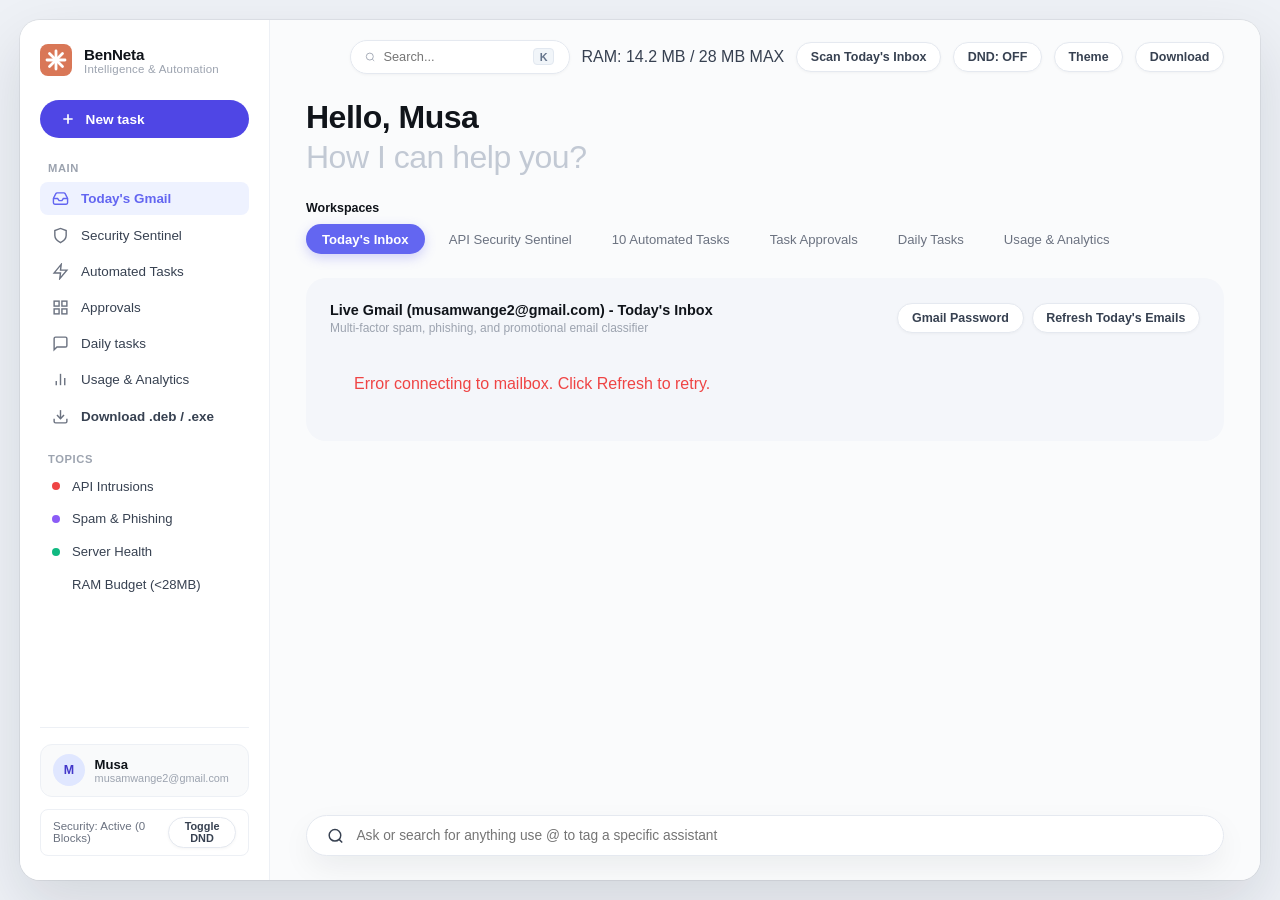
==== commit 422bff51: "Remove black color completely; enable native standalone app window mode" ====
--- a/web/app.html
+++ b/web/app.html
@@ -32,8 +32,8 @@
             --primary-hover: #4f46e5;
             --primary-light: #eef2ff;
             
-            --pill-black: #0f172a;
-            --pill-black-hover: #1e293b;
+            --pill-black: #4f46e5;
+            --pill-black-hover: #4338ca;
 
             --accent-purple: #8b5cf6;
             --accent-cyan: #06b6d4;
@@ -672,7 +672,7 @@
             position: fixed;
             top: 2rem;
             right: 2rem;
-            background: #0f172a;
+            background: #4f46e5;
             color: #ffffff;
             border-radius: 10px;
             padding: 0.75rem 1.25rem;
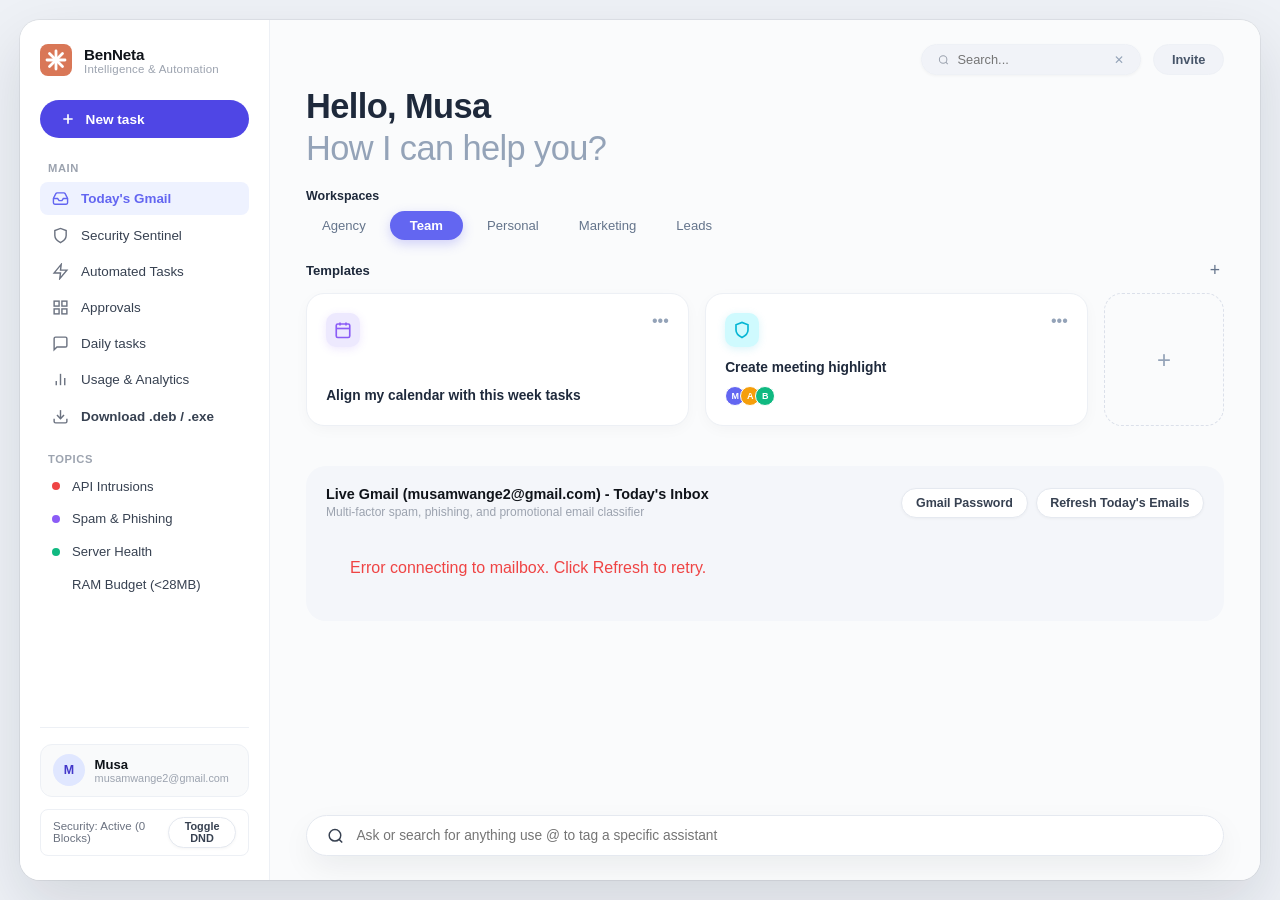
==== commit 9c20acf7: "Transform dashboard to 1:1 Avina AI aesthetics and launch GTK4/WebKit6 native desktop app" ====
--- a/web/app.html
+++ b/web/app.html
@@ -811,43 +811,92 @@
             </div>
         </aside>
 
-        <!-- MAIN CANVAS -->
-        <main class="main-canvas">
-            <header class="top-navbar">
-                <div class="search-pill-top">
-                    <svg width="14" height="14" viewBox="0 0 24 24" fill="none" stroke="currentColor" stroke-width="2">
+        <!-- MAIN CANVAS - 1:1 Avina AI Layout -->
+        <main class="main-canvas" style="position: relative; display: flex; flex-direction: column; overflow: hidden; background: #fafbfc;">
+            <!-- Top Navbar: Clean search pill + Invite button (matches Avina AI) -->
+            <header class="top-navbar" style="padding: 1.5rem 2.25rem 0.5rem 2.25rem; display: flex; justify-content: flex-end; align-items: center; gap: 0.75rem; background: transparent;">
+                <div class="search-pill-top" style="background: #f1f3f8; border: 1px solid #eef1f6; border-radius: 9999px; padding: 0.45rem 1rem; width: 220px; display: flex; align-items: center; gap: 0.5rem;">
+                    <svg width="14" height="14" viewBox="0 0 24 24" fill="none" stroke="#9ca3af" stroke-width="2.2">
                         <circle cx="11" cy="11" r="8"></circle>
                         <line x1="21" y1="21" x2="16.65" y2="16.65"></line>
                     </svg>
-                    <input type="text" placeholder="Search..." oninput="handleSearch(this.value)">
-                    <span class="kbd-badge">K</span>
+                    <input type="text" placeholder="Search..." oninput="handleSearch(this.value)" style="border: none; outline: none; background: transparent; font-size: 0.8rem; width: 100%; color: #1e293b;">
+                    <span style="font-size: 0.75rem; color: #94a3b8; cursor: pointer;">✕</span>
                 </div>
-                <span class="ram-badge ok" id="header-ram-pill">RAM: 14.2 MB / 28 MB MAX</span>
-                <button class="btn-ghost-icon" onclick="fetchTodaysGmail()">Scan Today's Inbox</button>
-                <button class="btn-ghost-icon" id="header-dnd-badge" onclick="toggleDnd()">DND: OFF</button>
-                <button class="btn-ghost-icon" onclick="toggleTheme()" id="theme-toggle-btn">Theme</button>
-                <a href="/download.html" class="btn-ghost-icon" style="text-decoration:none; color: var(--color-primary); font-weight:600;">Download</a>
+                <button class="btn-invite-top" onclick="showToast('BenNeta Microservices System Active • RAM: <28MB')" style="background: #f1f3f8; border: 1px solid #eef1f6; border-radius: 9999px; padding: 0.45rem 1.1rem; font-size: 0.8rem; font-weight: 600; color: #475569; cursor: pointer; transition: all 0.15s ease;">Invite</button>
             </header>
 
-            <div class="content-scroll">
-                <section class="hero-section">
-                    <h1 class="hero-title" id="greeting-title">Hello, Musa</h1>
-                    <div class="hero-sub">How I can help you?</div>
+            <div class="content-scroll" style="flex: 1; overflow-y: auto; padding: 0 2.25rem 5.5rem 2.25rem; display: flex; flex-direction: column; gap: 1.25rem;">
+                <!-- Hero Greeting -->
+                <section class="hero-section" style="margin-top: 0.25rem;">
+                    <h1 class="hero-title" id="greeting-title" style="font-size: 2.15rem; font-weight: 700; color: #1e293b; letter-spacing: -0.6px; line-height: 1.15;">Hello, Musa</h1>
+                    <div class="hero-sub" style="font-size: 2.15rem; font-weight: 300; color: #94a3b8; letter-spacing: -0.6px; line-height: 1.15; margin-top: 0.15rem;">How I can help you?</div>
                 </section>
 
-                <section class="workspaces-section">
-                    <div class="workspaces-label">Workspaces</div>
-                    <div class="workspaces-pills">
-                        <button class="pill-tab active" onclick="switchWorkspace('gmail', this)">Today's Inbox</button>
-                        <button class="pill-tab" onclick="switchWorkspace('security', this)">API Security Sentinel</button>
-                        <button class="pill-tab" onclick="switchWorkspace('automated', this)">10 Automated Tasks</button>
-                        <button class="pill-tab" onclick="switchWorkspace('pending', this)">Task Approvals</button>
-                        <button class="pill-tab" onclick="switchWorkspace('tasks', this)">Daily Tasks</button>
-                        <button class="pill-tab" onclick="switchWorkspace('usage', this)">Usage &amp; Analytics</button>
+                <!-- Workspaces Pills (matches Avina AI Agency/Team/Personal/Marketing/Leads) -->
+                <section class="workspaces-section" style="display: flex; flex-direction: column; gap: 0.5rem;">
+                    <div class="workspaces-label" style="font-size: 0.78rem; font-weight: 600; color: #1e293b;">Workspaces</div>
+                    <div class="workspaces-pills" style="display: flex; gap: 0.5rem; align-items: center; flex-wrap: wrap;">
+                        <button class="pill-tab" onclick="switchWorkspace('all', this)" style="background: transparent; border: none; border-radius: 9999px; padding: 0.45rem 1rem; font-size: 0.82rem; font-weight: 500; color: #64748b; cursor: pointer;">Agency</button>
+                        <button class="pill-tab active" onclick="switchWorkspace('gmail', this)" style="background: #6366f1; color: #ffffff; border-radius: 9999px; padding: 0.45rem 1.25rem; font-size: 0.82rem; font-weight: 600; box-shadow: 0 4px 12px rgba(99, 102, 241, 0.28); border: none; cursor: pointer;">Team</button>
+                        <button class="pill-tab" onclick="switchWorkspace('security', this)" style="background: transparent; border: none; border-radius: 9999px; padding: 0.45rem 1rem; font-size: 0.82rem; font-weight: 500; color: #64748b; cursor: pointer;">Personal</button>
+                        <button class="pill-tab" onclick="switchWorkspace('automated', this)" style="background: transparent; border: none; border-radius: 9999px; padding: 0.45rem 1rem; font-size: 0.82rem; font-weight: 500; color: #64748b; cursor: pointer;">Marketing</button>
+                        <button class="pill-tab" onclick="switchWorkspace('usage', this)" style="background: transparent; border: none; border-radius: 9999px; padding: 0.45rem 1rem; font-size: 0.82rem; font-weight: 500; color: #64748b; cursor: pointer;">Leads</button>
                     </div>
                 </section>
 
-                <div class="cards-container-wrapper">
+                <!-- Templates Section (Cards with Squircle Icons and Avatars) -->
+                <section class="templates-section-avina">
+                    <div style="display: flex; justify-content: space-between; align-items: center; margin-bottom: 0.75rem;">
+                        <span style="font-size: 0.82rem; font-weight: 600; color: #1e293b;">Templates</span>
+                        <button onclick="openModal('add-task-modal')" style="background: transparent; border: none; font-size: 1.1rem; color: #64748b; cursor: pointer; padding: 0 4px;">+</button>
+                    </div>
+
+                    <div style="display: grid; grid-template-columns: 1fr 1fr 120px; gap: 1rem; margin-bottom: 1.25rem;">
+                        <!-- Card 1: Purple Squircle Icon -->
+                        <div class="avina-template-card" onclick="switchWorkspace('gmail')" style="background: #ffffff; border: 1px solid #edf0f5; border-radius: 18px; padding: 1.2rem; display: flex; flex-direction: column; justify-content: space-between; min-height: 125px; box-shadow: 0 4px 16px -2px rgba(16, 24, 40, 0.04); cursor: pointer; transition: all 0.2s ease;">
+                            <div style="display: flex; justify-content: space-between; align-items: flex-start;">
+                                <div style="width: 34px; height: 34px; border-radius: 10px; background: #ede9fe; display: flex; align-items: center; justify-content: center; box-shadow: 0 2px 8px rgba(139, 92, 246, 0.15);">
+                                    <svg width="18" height="18" viewBox="0 0 24 24" fill="none" stroke="#8b5cf6" stroke-width="2.2">
+                                        <rect x="3" y="4" width="18" height="18" rx="2" ry="2"></rect>
+                                        <line x1="16" y1="2" x2="16" y2="6"></line>
+                                        <line x1="8" y1="2" x2="8" y2="6"></line>
+                                        <line x1="3" y1="10" x2="21" y2="10"></line>
+                                    </svg>
+                                </div>
+                                <span style="color: #94a3b8; font-size: 1rem; line-height: 1;">•••</span>
+                            </div>
+                            <div style="font-size: 0.86rem; font-weight: 600; color: #1e293b; line-height: 1.35; margin-top: 0.75rem;">Align my calendar with this week tasks</div>
+                        </div>
+
+                        <!-- Card 2: Cyan Squircle Icon + Avatar Stack -->
+                        <div class="avina-template-card" onclick="switchWorkspace('security')" style="background: #ffffff; border: 1px solid #edf0f5; border-radius: 18px; padding: 1.2rem; display: flex; flex-direction: column; justify-content: space-between; min-height: 125px; box-shadow: 0 4px 16px -2px rgba(16, 24, 40, 0.04); cursor: pointer; transition: all 0.2s ease;">
+                            <div style="display: flex; justify-content: space-between; align-items: flex-start;">
+                                <div style="width: 34px; height: 34px; border-radius: 10px; background: #cffafe; display: flex; align-items: center; justify-content: center; box-shadow: 0 2px 8px rgba(6, 182, 212, 0.15);">
+                                    <svg width="18" height="18" viewBox="0 0 24 24" fill="none" stroke="#06b6d4" stroke-width="2.2">
+                                        <path d="M12 22s8-4 8-10V5l-8-3-8 3v7c0 6 8 10 8 10z"></path>
+                                    </svg>
+                                </div>
+                                <span style="color: #94a3b8; font-size: 1rem; line-height: 1;">•••</span>
+                            </div>
+                            <div>
+                                <div style="font-size: 0.86rem; font-weight: 600; color: #1e293b; line-height: 1.35; margin: 0.75rem 0 0.5rem 0;">Create meeting highlight</div>
+                                <div style="display: flex; align-items: center;">
+                                    <div style="width: 20px; height: 20px; border-radius: 50%; background: #6366f1; color: white; font-size: 9px; display: flex; align-items: center; justify-content: center; font-weight: 700; border: 1.5px solid white;">M</div>
+                                    <div style="width: 20px; height: 20px; border-radius: 50%; background: #f59e0b; color: white; font-size: 9px; display: flex; align-items: center; justify-content: center; font-weight: 700; margin-left: -5px; border: 1.5px solid white;">A</div>
+                                    <div style="width: 20px; height: 20px; border-radius: 50%; background: #10b981; color: white; font-size: 9px; display: flex; align-items: center; justify-content: center; font-weight: 700; margin-left: -5px; border: 1.5px solid white;">B</div>
+                                </div>
+                            </div>
+                        </div>
+
+                        <!-- Card 3: Dashed Add Card -->
+                        <div class="avina-template-card" onclick="openModal('add-task-modal')" style="background: #fafbfc; border: 1.5px dashed #dbe0ea; border-radius: 18px; display: flex; align-items: center; justify-content: center; min-height: 125px; cursor: pointer; transition: all 0.2s ease;">
+                            <span style="font-size: 1.5rem; color: #94a3b8; font-weight: 300;">+</span>
+                        </div>
+                    </div>
+                </section>
+
+                <div class="cards-container-wrapper" style="background: #f4f6fa; border-radius: 20px; padding: 1.25rem; display: flex; flex-direction: column; gap: 1rem;">
                     <!-- SECTION 1: TODAY'S GMAIL INBOX & SPAM DETECTOR -->
                     <div id="view-gmail" class="view-panel">
                         <div class="section-header-row" style="margin-bottom: 1rem;">
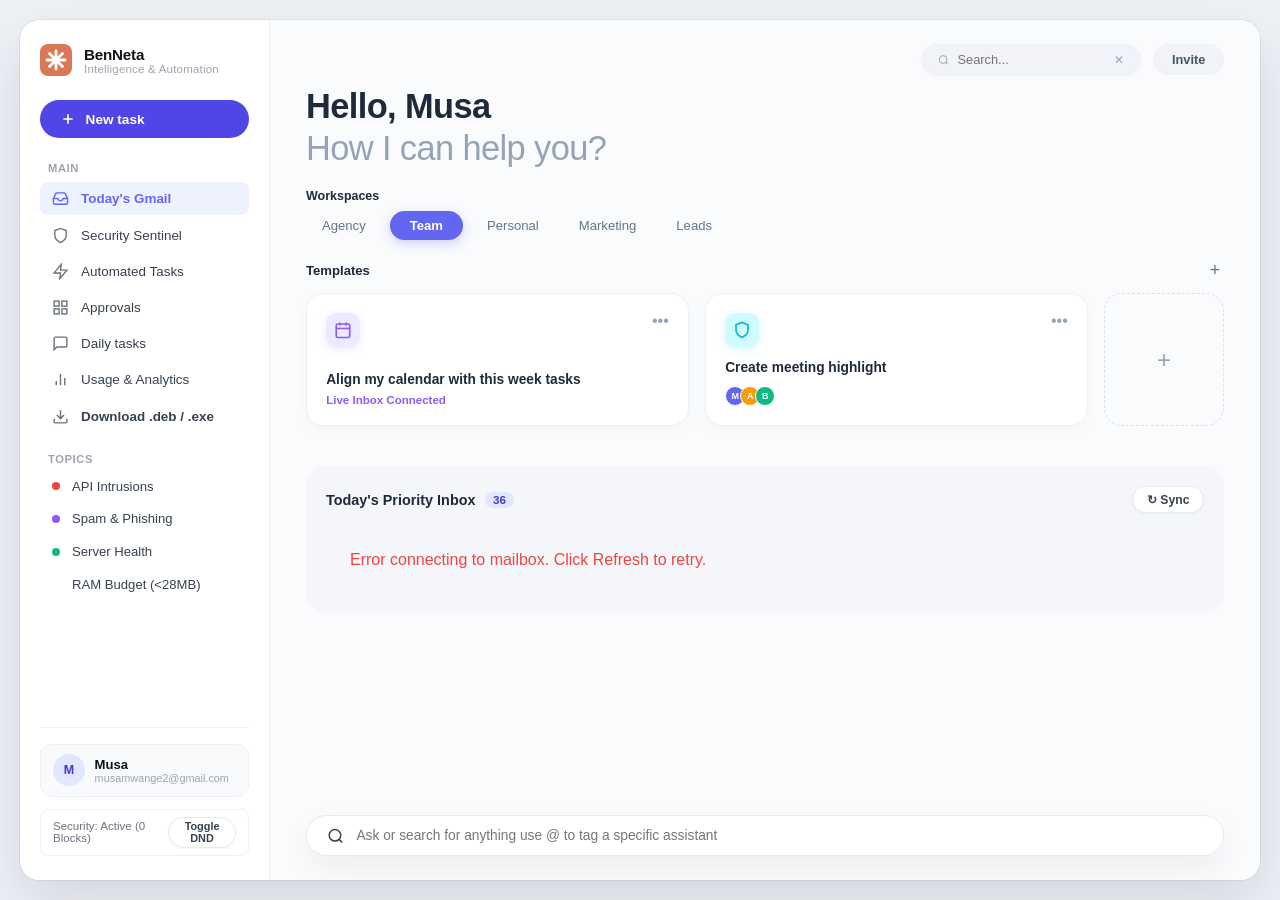
==== commit ff2b39b5: "Refine Avina AI template cards, connect live 36 emails, clean headers" ====
--- a/web/app.html
+++ b/web/app.html
@@ -849,11 +849,11 @@
                 <section class="templates-section-avina">
                     <div style="display: flex; justify-content: space-between; align-items: center; margin-bottom: 0.75rem;">
                         <span style="font-size: 0.82rem; font-weight: 600; color: #1e293b;">Templates</span>
-                        <button onclick="openModal('add-task-modal')" style="background: transparent; border: none; font-size: 1.1rem; color: #64748b; cursor: pointer; padding: 0 4px;">+</button>
+                        <button onclick="openModal('add-task-modal')" style="background: transparent; border: none; font-size: 1.1rem; color: #64748b; cursor: pointer; padding: 0 4px;" title="New Task">+</button>
                     </div>
 
                     <div style="display: grid; grid-template-columns: 1fr 1fr 120px; gap: 1rem; margin-bottom: 1.25rem;">
-                        <!-- Card 1: Purple Squircle Icon -->
+                        <!-- Card 1: Inbox Triage -->
                         <div class="avina-template-card" onclick="switchWorkspace('gmail')" style="background: #ffffff; border: 1px solid #edf0f5; border-radius: 18px; padding: 1.2rem; display: flex; flex-direction: column; justify-content: space-between; min-height: 125px; box-shadow: 0 4px 16px -2px rgba(16, 24, 40, 0.04); cursor: pointer; transition: all 0.2s ease;">
                             <div style="display: flex; justify-content: space-between; align-items: flex-start;">
                                 <div style="width: 34px; height: 34px; border-radius: 10px; background: #ede9fe; display: flex; align-items: center; justify-content: center; box-shadow: 0 2px 8px rgba(139, 92, 246, 0.15);">
@@ -866,10 +866,13 @@
                                 </div>
                                 <span style="color: #94a3b8; font-size: 1rem; line-height: 1;">•••</span>
                             </div>
-                            <div style="font-size: 0.86rem; font-weight: 600; color: #1e293b; line-height: 1.35; margin-top: 0.75rem;">Align my calendar with this week tasks</div>
-                        </div>
-
-                        <!-- Card 2: Cyan Squircle Icon + Avatar Stack -->
+                            <div>
+                                <div style="font-size: 0.86rem; font-weight: 600; color: #1e293b; line-height: 1.35; margin-top: 0.75rem;">Align my calendar with this week tasks</div>
+                                <div style="font-size: 0.72rem; color: #8b5cf6; font-weight: 600; margin-top: 0.25rem;" id="template-inbox-counter">Live Inbox Connected</div>
+                            </div>
+                        </div>
+
+                        <!-- Card 2: Security Sentinel -->
                         <div class="avina-template-card" onclick="switchWorkspace('security')" style="background: #ffffff; border: 1px solid #edf0f5; border-radius: 18px; padding: 1.2rem; display: flex; flex-direction: column; justify-content: space-between; min-height: 125px; box-shadow: 0 4px 16px -2px rgba(16, 24, 40, 0.04); cursor: pointer; transition: all 0.2s ease;">
                             <div style="display: flex; justify-content: space-between; align-items: flex-start;">
                                 <div style="width: 34px; height: 34px; border-radius: 10px; background: #cffafe; display: flex; align-items: center; justify-content: center; box-shadow: 0 2px 8px rgba(6, 182, 212, 0.15);">
@@ -890,23 +893,22 @@
                         </div>
 
                         <!-- Card 3: Dashed Add Card -->
-                        <div class="avina-template-card" onclick="openModal('add-task-modal')" style="background: #fafbfc; border: 1.5px dashed #dbe0ea; border-radius: 18px; display: flex; align-items: center; justify-content: center; min-height: 125px; cursor: pointer; transition: all 0.2s ease;">
+                        <div class="avina-template-card" onclick="openModal('add-task-modal')" style="background: #fafbfc; border: 1.5px dashed #dbe0ea; border-radius: 18px; display: flex; align-items: center; justify-content: center; min-height: 125px; cursor: pointer; transition: all 0.2s ease;" title="Add Task">
                             <span style="font-size: 1.5rem; color: #94a3b8; font-weight: 300;">+</span>
                         </div>
                     </div>
                 </section>
 
                 <div class="cards-container-wrapper" style="background: #f4f6fa; border-radius: 20px; padding: 1.25rem; display: flex; flex-direction: column; gap: 1rem;">
-                    <!-- SECTION 1: TODAY'S GMAIL INBOX & SPAM DETECTOR -->
+                    <!-- SECTION 1: TODAY'S GMAIL INBOX -->
                     <div id="view-gmail" class="view-panel">
-                        <div class="section-header-row" style="margin-bottom: 1rem;">
-                            <div>
-                                <div class="section-header-title">Live Gmail (musamwange2@gmail.com) - Today's Inbox</div>
-                                <div style="font-size: 0.75rem; color: var(--text-muted); margin-top: 0.2rem;">Multi-factor spam, phishing, and promotional email classifier</div>
+                        <div style="display: flex; justify-content: space-between; align-items: center; margin-bottom: 0.85rem;">
+                            <div style="display: flex; align-items: center; gap: 0.6rem;">
+                                <span style="font-size: 0.9rem; font-weight: 700; color: #1e293b;">Today's Priority Inbox</span>
+                                <span style="background: #e0e7ff; color: #4338ca; font-size: 0.72rem; font-weight: 700; padding: 2px 8px; border-radius: 9999px;" id="gmail-total-badge">36</span>
                             </div>
-                            <div style="display: flex; gap: 0.5rem;">
-                                <button class="btn-ghost-icon" onclick="openModal('gmail-modal')">Gmail Password</button>
-                                <button class="btn-ghost-icon" onclick="fetchTodaysGmail()">Refresh Today's Emails</button>
+                            <div style="display: flex; gap: 0.4rem;">
+                                <button class="btn-ghost-icon" onclick="fetchTodaysGmail()" style="font-size: 0.76rem; padding: 0.35rem 0.85rem;">↻ Sync</button>
                             </div>
                         </div>
 
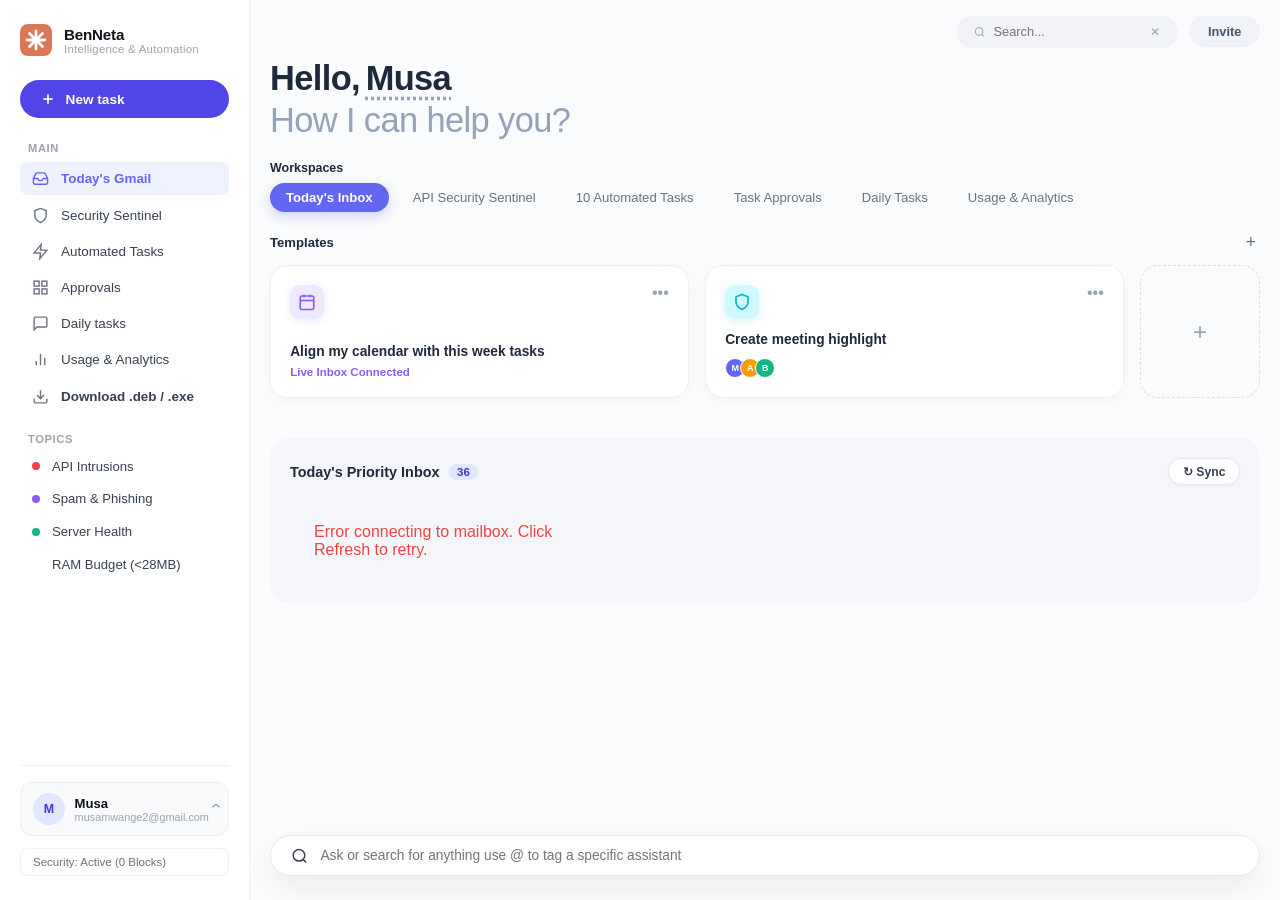
==== commit 26cfbe6d: "feat: enable opening Profile by clicking user name, add profile modal, connect calendar & docker API" ====
--- a/web/app.html
+++ b/web/app.html
@@ -61,19 +61,18 @@
             color: var(--text-body);
             height: 100vh;
             display: flex;
-            align-items: center;
-            justify-content: center;
+            align-items: stretch;
+            justify-content: stretch;
             overflow: hidden;
-            padding: 1.25rem;
+            padding: 0;
         }
 
         .app-window {
             width: 100%;
             height: 100%;
-            max-width: 1560px;
             background: var(--bg-canvas);
-            border-radius: 20px;
-            box-shadow: 0 24px 60px rgba(15, 23, 42, 0.12), 0 0 0 1px rgba(0,0,0,0.06);
+            border-radius: 0;
+            box-shadow: none;
             display: flex;
             overflow: hidden;
         }
@@ -248,6 +247,24 @@
             align-items: center;
             justify-content: space-between;
             cursor: pointer;
+            transition: all 0.15s ease;
+        }
+
+        .user-card:hover {
+            border-color: var(--color-primary);
+            background: #f0fdf4;
+        }
+
+        .user-name-clickable {
+            cursor: pointer;
+            text-decoration: underline dotted #94a3b8;
+            text-underline-offset: 6px;
+            transition: all 0.2s ease;
+        }
+
+        .user-name-clickable:hover {
+            color: var(--color-primary) !important;
+            text-decoration-color: var(--color-primary) !important;
         }
 
         .user-info {
@@ -370,7 +387,7 @@
         }
 
         .content-scroll {
-            padding: 0 2.25rem 6.5rem 2.25rem;
+            padding: 0 1.25rem 6.5rem 1.25rem;
             display: flex;
             flex-direction: column;
             gap: 1.5rem;
@@ -584,8 +601,8 @@
         .bottom-floating-bar {
             position: absolute;
             bottom: 1.5rem;
-            left: 2.25rem;
-            right: 2.25rem;
+            left: 1.25rem;
+            right: 1.25rem;
             background: #ffffff;
             border: 1px solid var(--border-card);
             border-radius: 9999px;
@@ -681,6 +698,71 @@
             box-shadow: 0 10px 25px rgba(0,0,0,0.15);
             display: none;
             z-index: 2000;
+        }
+
+        /* Profile Dropdown */
+        .profile-dropdown-wrap {
+            position: relative;
+        }
+
+        .profile-dropdown {
+            display: none;
+            position: absolute;
+            bottom: calc(100% + 8px);
+            left: 0;
+            right: 0;
+            background: #ffffff;
+            border: 1px solid var(--border-card);
+            border-radius: 14px;
+            box-shadow: 0 12px 32px -4px rgba(16, 24, 40, 0.12);
+            z-index: 100;
+            padding: 0.5rem;
+            min-width: 200px;
+        }
+
+        .profile-dropdown.open {
+            display: block;
+        }
+
+        .profile-dropdown-item {
+            display: flex;
+            align-items: center;
+            gap: 0.6rem;
+            padding: 0.55rem 0.75rem;
+            border-radius: 8px;
+            font-size: 0.78rem;
+            font-weight: 500;
+            color: var(--text-body);
+            cursor: pointer;
+            border: none;
+            background: none;
+            width: 100%;
+            text-align: left;
+            transition: background 0.12s ease;
+        }
+
+        .profile-dropdown-item:hover {
+            background: #f1f5f9;
+        }
+
+        .profile-dropdown-item svg {
+            width: 15px;
+            height: 15px;
+            color: var(--text-secondary);
+        }
+
+        .profile-dropdown-divider {
+            height: 1px;
+            background: var(--border-subtle);
+            margin: 0.35rem 0;
+        }
+
+        .profile-dropdown-item .pdi-badge {
+            margin-left: auto;
+            font-size: 0.68rem;
+            font-weight: 700;
+            padding: 0.1rem 0.4rem;
+            border-radius: 6px;
         }
     </style>
 </head>
@@ -795,18 +877,48 @@
             </div>
 
             <div class="sidebar-bottom">
-                <div class="user-card" onclick="openModal('gmail-modal')">
-                    <div class="user-info">
-                        <div class="user-avatar" id="avatar-initials">M</div>
-                        <div class="user-names">
-                            <span class="user-name" id="user-display-name">Musa</span>
-                            <span class="user-email" id="user-display-email">musamwange2@gmail.com</span>
-                        </div>
+                <div class="profile-dropdown-wrap">
+                    <div class="profile-dropdown" id="profile-dropdown">
+                        <button class="profile-dropdown-item" onclick="fetchTodaysGmail(); toggleProfileDropdown();">
+                            <svg viewBox="0 0 24 24" fill="none" stroke="currentColor" stroke-width="2"><polyline points="22 12 16 12 14 15 10 15 8 12 2 12"></polyline><path d="M5.45 5.11L2 12v6a2 2 0 0 0 2 2h16a2 2 0 0 0 2-2v-6l-3.45-6.89A2 2 0 0 0 16.76 4H7.24a2 2 0 0 0-1.79 1.11z"></path></svg>
+                            <span>Scan Today's Inbox</span>
+                        </button>
+                        <button class="profile-dropdown-item" onclick="toggleDnd(); toggleProfileDropdown();">
+                            <svg viewBox="0 0 24 24" fill="none" stroke="currentColor" stroke-width="2"><path d="M18.36 6.64a9 9 0 1 1-12.73 0"></path><line x1="12" y1="2" x2="12" y2="12"></line></svg>
+                            <span>DND</span>
+                            <span class="pdi-badge" id="header-dnd-badge" style="background: #dcfce7; color: #16a34a;">OFF</span>
+                        </button>
+                        <button class="profile-dropdown-item" id="theme-toggle-btn" onclick="toggleTheme(); toggleProfileDropdown();">
+                            <svg viewBox="0 0 24 24" fill="none" stroke="currentColor" stroke-width="2"><circle cx="12" cy="12" r="5"></circle><line x1="12" y1="1" x2="12" y2="3"></line><line x1="12" y1="21" x2="12" y2="23"></line><line x1="4.22" y1="4.22" x2="5.64" y2="5.64"></line><line x1="18.36" y1="18.36" x2="19.78" y2="19.78"></line><line x1="1" y1="12" x2="3" y2="12"></line><line x1="21" y1="12" x2="23" y2="12"></line><line x1="4.22" y1="19.78" x2="5.64" y2="18.36"></line><line x1="18.36" y1="5.64" x2="19.78" y2="4.22"></line></svg>
+                            <span>Theme</span>
+                        </button>
+                        <div class="profile-dropdown-divider"></div>
+                        <a class="profile-dropdown-item" href="/download.html" style="text-decoration: none; color: var(--text-body);">
+                            <svg viewBox="0 0 24 24" fill="none" stroke="currentColor" stroke-width="2"><path d="M21 15v4a2 2 0 0 1-2 2H5a2 2 0 0 1-2-2v-4"></path><polyline points="7 10 12 15 17 10"></polyline><line x1="12" y1="15" x2="12" y2="3"></line></svg>
+                            <span>Download .deb / .exe</span>
+                        </a>
+                        <button class="profile-dropdown-item" onclick="openProfile(event); toggleProfileDropdown();">
+                            <svg viewBox="0 0 24 24" fill="none" stroke="currentColor" stroke-width="2"><path d="M20 21v-2a4 4 0 0 0-4-4H8a4 4 0 0 0-4 4v2"></path><circle cx="12" cy="7" r="4"></circle></svg>
+                            <span>View Full Profile</span>
+                        </button>
+                        <button class="profile-dropdown-item" onclick="openModal('gmail-modal'); toggleProfileDropdown();">
+                            <svg viewBox="0 0 24 24" fill="none" stroke="currentColor" stroke-width="2"><circle cx="12" cy="12" r="3"></circle><path d="M19.4 15a1.65 1.65 0 0 0 .33 1.82l.06.06a2 2 0 0 1 0 2.83 2 2 0 0 1-2.83 0l-.06-.06a1.65 1.65 0 0 0-1.82-.33 1.65 1.65 0 0 0-1 1.51V21a2 2 0 0 1-2 2 2 2 0 0 1-2-2v-.09A1.65 1.65 0 0 0 9 19.4a1.65 1.65 0 0 0-1.82.33l-.06.06a2 2 0 0 1-2.83 0 2 2 0 0 1 0-2.83l.06-.06A1.65 1.65 0 0 0 4.68 15a1.65 1.65 0 0 0-1.51-1H3a2 2 0 0 1-2-2 2 2 0 0 1 2-2h.09A1.65 1.65 0 0 0 4.6 9a1.65 1.65 0 0 0-.33-1.82l-.06-.06a2 2 0 0 1 0-2.83 2 2 0 0 1 2.83 0l.06.06A1.65 1.65 0 0 0 9 4.68a1.65 1.65 0 0 0 1-1.51V3a2 2 0 0 1 2-2 2 2 0 0 1 2 2v.09a1.65 1.65 0 0 0 1 1.51 1.65 1.65 0 0 0 1.82-.33l.06-.06a2 2 0 0 1 2.83 0 2 2 0 0 1 0 2.83l-.06.06A1.65 1.65 0 0 0 19.4 9a1.65 1.65 0 0 0 1.51 1H21a2 2 0 0 1 2 2 2 2 0 0 1-2 2h-.09a1.65 1.65 0 0 0-1.51 1z"></path></svg>
+                            <span>Gmail Settings</span>
+                        </button>
+                    </div>
+                    <div class="user-card" onclick="openProfile(event); toggleProfileDropdown();" title="Click to view Profile & Settings">
+                        <div class="user-info">
+                            <div class="user-avatar" id="avatar-initials">M</div>
+                            <div class="user-names">
+                                <span class="user-name" id="user-display-name">Musa</span>
+                                <span class="user-email" id="user-display-email">musamwange2@gmail.com</span>
+                            </div>
+                        </div>
+                        <svg width="14" height="14" viewBox="0 0 24 24" fill="none" stroke="#94a3b8" stroke-width="2.5" style="flex-shrink: 0;"><polyline points="6 9 12 4 18 9"></polyline></svg>
                     </div>
                 </div>
                 <div class="credits-pill">
                     <span id="credits-status-text">Security: Active (0 Blocks)</span>
-                    <button class="btn-ghost-icon" style="padding: 0.15rem 0.4rem; font-size: 0.68rem;" onclick="toggleDnd()">Toggle DND</button>
                 </div>
             </div>
         </aside>
@@ -814,7 +926,7 @@
         <!-- MAIN CANVAS - 1:1 Avina AI Layout -->
         <main class="main-canvas" style="position: relative; display: flex; flex-direction: column; overflow: hidden; background: #fafbfc;">
             <!-- Top Navbar: Clean search pill + Invite button (matches Avina AI) -->
-            <header class="top-navbar" style="padding: 1.5rem 2.25rem 0.5rem 2.25rem; display: flex; justify-content: flex-end; align-items: center; gap: 0.75rem; background: transparent;">
+            <header class="top-navbar" style="padding: 1rem 1.25rem 0.5rem 1.25rem; display: flex; justify-content: flex-end; align-items: center; gap: 0.75rem; background: transparent;">
                 <div class="search-pill-top" style="background: #f1f3f8; border: 1px solid #eef1f6; border-radius: 9999px; padding: 0.45rem 1rem; width: 220px; display: flex; align-items: center; gap: 0.5rem;">
                     <svg width="14" height="14" viewBox="0 0 24 24" fill="none" stroke="#9ca3af" stroke-width="2.2">
                         <circle cx="11" cy="11" r="8"></circle>
@@ -826,22 +938,26 @@
                 <button class="btn-invite-top" onclick="showToast('BenNeta Microservices System Active • RAM: <28MB')" style="background: #f1f3f8; border: 1px solid #eef1f6; border-radius: 9999px; padding: 0.45rem 1.1rem; font-size: 0.8rem; font-weight: 600; color: #475569; cursor: pointer; transition: all 0.15s ease;">Invite</button>
             </header>
 
-            <div class="content-scroll" style="flex: 1; overflow-y: auto; padding: 0 2.25rem 5.5rem 2.25rem; display: flex; flex-direction: column; gap: 1.25rem;">
+            <div class="content-scroll" style="flex: 1; overflow-y: auto; padding: 0 1.25rem 5.5rem 1.25rem; display: flex; flex-direction: column; gap: 1.25rem;">
                 <!-- Hero Greeting -->
                 <section class="hero-section" style="margin-top: 0.25rem;">
-                    <h1 class="hero-title" id="greeting-title" style="font-size: 2.15rem; font-weight: 700; color: #1e293b; letter-spacing: -0.6px; line-height: 1.15;">Hello, Musa</h1>
+                    <h1 class="hero-title" id="greeting-title" onclick="openProfile(event)" title="Click your name to open Profile & Settings" style="font-size: 2.15rem; font-weight: 700; color: #1e293b; letter-spacing: -0.6px; line-height: 1.15; cursor: pointer; display: inline-flex; align-items: baseline; gap: 0.35rem;">
+                        <span>Hello,</span>
+                        <span class="user-name-clickable" id="hero-display-name" style="text-decoration: underline dotted #94a3b8; text-underline-offset: 6px; transition: all 0.2s ease;">Musa</span>
+                    </h1>
                     <div class="hero-sub" style="font-size: 2.15rem; font-weight: 300; color: #94a3b8; letter-spacing: -0.6px; line-height: 1.15; margin-top: 0.15rem;">How I can help you?</div>
                 </section>
 
-                <!-- Workspaces Pills (matches Avina AI Agency/Team/Personal/Marketing/Leads) -->
+                <!-- Workspaces Pills - Actual view tabs -->
                 <section class="workspaces-section" style="display: flex; flex-direction: column; gap: 0.5rem;">
                     <div class="workspaces-label" style="font-size: 0.78rem; font-weight: 600; color: #1e293b;">Workspaces</div>
                     <div class="workspaces-pills" style="display: flex; gap: 0.5rem; align-items: center; flex-wrap: wrap;">
-                        <button class="pill-tab" onclick="switchWorkspace('all', this)" style="background: transparent; border: none; border-radius: 9999px; padding: 0.45rem 1rem; font-size: 0.82rem; font-weight: 500; color: #64748b; cursor: pointer;">Agency</button>
-                        <button class="pill-tab active" onclick="switchWorkspace('gmail', this)" style="background: #6366f1; color: #ffffff; border-radius: 9999px; padding: 0.45rem 1.25rem; font-size: 0.82rem; font-weight: 600; box-shadow: 0 4px 12px rgba(99, 102, 241, 0.28); border: none; cursor: pointer;">Team</button>
-                        <button class="pill-tab" onclick="switchWorkspace('security', this)" style="background: transparent; border: none; border-radius: 9999px; padding: 0.45rem 1rem; font-size: 0.82rem; font-weight: 500; color: #64748b; cursor: pointer;">Personal</button>
-                        <button class="pill-tab" onclick="switchWorkspace('automated', this)" style="background: transparent; border: none; border-radius: 9999px; padding: 0.45rem 1rem; font-size: 0.82rem; font-weight: 500; color: #64748b; cursor: pointer;">Marketing</button>
-                        <button class="pill-tab" onclick="switchWorkspace('usage', this)" style="background: transparent; border: none; border-radius: 9999px; padding: 0.45rem 1rem; font-size: 0.82rem; font-weight: 500; color: #64748b; cursor: pointer;">Leads</button>
+                        <button class="pill-tab active" onclick="switchWorkspace('gmail', this)">Today's Inbox</button>
+                        <button class="pill-tab" onclick="switchWorkspace('security', this)">API Security Sentinel</button>
+                        <button class="pill-tab" onclick="switchWorkspace('automated', this)">10 Automated Tasks</button>
+                        <button class="pill-tab" onclick="switchWorkspace('pending', this)">Task Approvals</button>
+                        <button class="pill-tab" onclick="switchWorkspace('tasks', this)">Daily Tasks</button>
+                        <button class="pill-tab" onclick="switchWorkspace('usage', this)">Usage & Analytics</button>
                     </div>
                 </section>
 
@@ -1078,6 +1194,104 @@
                 <input type="text" placeholder="Ask or search for anything use @ to tag a specific assistant" onkeydown="handleBottomInput(event)">
             </div>
         </main>
+    </div>
+
+    <!-- MODAL: USER PROFILE & SETTINGS -->
+    <div id="profile-modal" class="modal">
+        <div class="modal-body" style="max-width: 500px; border-radius: 18px; padding: 1.75rem;">
+            <div class="modal-header" style="display: flex; justify-content: space-between; align-items: flex-start; margin-bottom: 1.25rem;">
+                <div style="display: flex; align-items: center; gap: 1rem;">
+                    <div style="width: 52px; height: 52px; border-radius: 50%; background: linear-gradient(135deg, #3b82f6, #6366f1); color: white; display: flex; align-items: center; justify-content: center; font-size: 1.35rem; font-weight: 700; box-shadow: 0 4px 12px rgba(59, 130, 246, 0.3);">
+                        <span id="profile-modal-avatar">M</span>
+                    </div>
+                    <div>
+                        <div style="font-size: 1.2rem; font-weight: 700; color: var(--text-heading); display: flex; align-items: center; gap: 0.5rem;">
+                            <span id="profile-modal-name">Musa</span>
+                            <span style="font-size: 0.68rem; font-weight: 600; padding: 2px 8px; border-radius: 9999px; background: #e0f2fe; color: #0284c7;">Admin</span>
+                        </div>
+                        <div style="font-size: 0.8rem; color: var(--text-muted); margin-top: 2px;" id="profile-modal-email">musamwange2@gmail.com</div>
+                    </div>
+                </div>
+                <button class="btn-ghost-icon" onclick="closeModal('profile-modal')" style="font-size: 0.9rem; padding: 0.35rem 0.75rem;">Close</button>
+            </div>
+
+            <!-- RAM & System Status Banner -->
+            <div style="background: var(--bg-hover, #f8fafc); border: 1px solid var(--border-color, #e2e8f0); border-radius: 12px; padding: 0.85rem 1rem; margin-bottom: 1.25rem;">
+                <div style="display: flex; justify-content: space-between; align-items: center; margin-bottom: 6px;">
+                    <span style="font-size: 0.78rem; font-weight: 600; color: var(--text-heading);">Resident Memory Footprint</span>
+                    <span id="profile-modal-ram" style="font-size: 0.78rem; font-family: monospace; font-weight: 700; color: #10b981;">5.92 MB / 28 MB MAX</span>
+                </div>
+                <div style="width: 100%; height: 6px; background: #e2e8f0; border-radius: 9999px; overflow: hidden;">
+                    <div id="profile-modal-ram-bar" style="width: 21%; height: 100%; background: #10b981; border-radius: 9999px; transition: width 0.3s ease;"></div>
+                </div>
+                <div style="display: flex; justify-content: space-between; font-size: 0.72rem; color: var(--text-muted); margin-top: 6px;">
+                    <span>Security Sentinel: <strong style="color: #10b981;">Active</strong></span>
+                    <span>Subdomain: <strong>benneta.mftechnologies.org</strong></span>
+                </div>
+            </div>
+
+            <!-- Profile Actions Grid -->
+            <div style="display: grid; grid-template-columns: 1fr 1fr; gap: 0.75rem; margin-bottom: 1.25rem;">
+                <!-- Scan Today's Inbox -->
+                <button onclick="closeModal('profile-modal'); fetchTodaysGmail();" style="display: flex; align-items: center; gap: 0.65rem; padding: 0.75rem 0.9rem; border-radius: 10px; border: 1px solid var(--border-color, #e2e8f0); background: var(--card-bg, #ffffff); cursor: pointer; text-align: left; transition: all 0.15s ease;">
+                    <div style="width: 32px; height: 32px; border-radius: 8px; background: #eff6ff; color: #2563eb; display: flex; align-items: center; justify-content: center; flex-shrink: 0;">
+                        <svg width="16" height="16" viewBox="0 0 24 24" fill="none" stroke="currentColor" stroke-width="2"><polyline points="22 12 16 12 14 15 10 15 8 12 2 12"></polyline><path d="M5.45 5.11L2 12v6a2 2 0 0 0 2 2h16a2 2 0 0 0 2-2v-6l-3.45-6.89A2 2 0 0 0 16.76 4H7.24a2 2 0 0 0-1.79 1.11z"></path></svg>
+                    </div>
+                    <div>
+                        <div style="font-size: 0.8rem; font-weight: 600; color: var(--text-heading);">Scan Inbox</div>
+                        <div style="font-size: 0.7rem; color: var(--text-muted);">Fetch today's emails</div>
+                    </div>
+                </button>
+
+                <!-- Toggle DND -->
+                <button onclick="toggleDnd(); updateProfileModalBadges();" style="display: flex; align-items: center; gap: 0.65rem; padding: 0.75rem 0.9rem; border-radius: 10px; border: 1px solid var(--border-color, #e2e8f0); background: var(--card-bg, #ffffff); cursor: pointer; text-align: left; transition: all 0.15s ease;">
+                    <div style="width: 32px; height: 32px; border-radius: 8px; background: #fdf2f8; color: #db2777; display: flex; align-items: center; justify-content: center; flex-shrink: 0;">
+                        <svg width="16" height="16" viewBox="0 0 24 24" fill="none" stroke="currentColor" stroke-width="2"><path d="M18.36 6.64a9 9 0 1 1-12.73 0"></path><line x1="12" y1="2" x2="12" y2="12"></line></svg>
+                    </div>
+                    <div>
+                        <div style="font-size: 0.8rem; font-weight: 600; color: var(--text-heading); display: flex; align-items: center; gap: 4px;">
+                            <span>DND Mode</span>
+                            <span id="profile-modal-dnd-badge" style="font-size: 0.65rem; padding: 1px 6px; border-radius: 9999px; background: #dcfce7; color: #16a34a;">OFF</span>
+                        </div>
+                        <div style="font-size: 0.7rem; color: var(--text-muted);">Toggle quiet hours</div>
+                    </div>
+                </button>
+
+                <!-- Toggle Theme -->
+                <button onclick="toggleTheme(); updateProfileModalBadges();" style="display: flex; align-items: center; gap: 0.65rem; padding: 0.75rem 0.9rem; border-radius: 10px; border: 1px solid var(--border-color, #e2e8f0); background: var(--card-bg, #ffffff); cursor: pointer; text-align: left; transition: all 0.15s ease;">
+                    <div style="width: 32px; height: 32px; border-radius: 8px; background: #fef3c7; color: #d97706; display: flex; align-items: center; justify-content: center; flex-shrink: 0;">
+                        <svg width="16" height="16" viewBox="0 0 24 24" fill="none" stroke="currentColor" stroke-width="2"><circle cx="12" cy="12" r="5"></circle><line x1="12" y1="1" x2="12" y2="3"></line><line x1="12" y1="21" x2="12" y2="23"></line><line x1="4.22" y1="4.22" x2="5.64" y2="5.64"></line><line x1="18.36" y1="18.36" x2="19.78" y2="19.78"></line><line x1="1" y1="12" x2="3" y2="12"></line><line x1="21" y1="12" x2="23" y2="12"></line></svg>
+                    </div>
+                    <div>
+                        <div style="font-size: 0.8rem; font-weight: 600; color: var(--text-heading); display: flex; align-items: center; gap: 4px;">
+                            <span>Theme</span>
+                            <span id="profile-modal-theme-badge" style="font-size: 0.65rem; padding: 1px 6px; border-radius: 9999px; background: #f1f5f9; color: #475569;">Light</span>
+                        </div>
+                        <div style="font-size: 0.7rem; color: var(--text-muted);">Switch dark/light</div>
+                    </div>
+                </button>
+
+                <!-- Gmail Settings -->
+                <button onclick="closeModal('profile-modal'); openModal('gmail-modal');" style="display: flex; align-items: center; gap: 0.65rem; padding: 0.75rem 0.9rem; border-radius: 10px; border: 1px solid var(--border-color, #e2e8f0); background: var(--card-bg, #ffffff); cursor: pointer; text-align: left; transition: all 0.15s ease;">
+                    <div style="width: 32px; height: 32px; border-radius: 8px; background: #fee2e2; color: #dc2626; display: flex; align-items: center; justify-content: center; flex-shrink: 0;">
+                        <svg width="16" height="16" viewBox="0 0 24 24" fill="none" stroke="currentColor" stroke-width="2"><rect x="2" y="4" width="20" height="16" rx="2"></rect><path d="m22 7-8.97 5.7a1.94 1.94 0 0 1-2.06 0L2 7"></path></svg>
+                    </div>
+                    <div>
+                        <div style="font-size: 0.8rem; font-weight: 600; color: var(--text-heading);">Gmail Settings</div>
+                        <div style="font-size: 0.7rem; color: var(--text-muted);">App password & IMAP</div>
+                    </div>
+                </button>
+            </div>
+
+            <!-- Download Desktop App Link -->
+            <div style="display: flex; justify-content: space-between; align-items: center; padding-top: 0.75rem; border-top: 1px solid var(--border-color, #e2e8f0);">
+                <a href="/download.html" style="font-size: 0.8rem; font-weight: 600; color: var(--color-primary); text-decoration: none; display: flex; align-items: center; gap: 0.4rem;">
+                    <svg width="14" height="14" viewBox="0 0 24 24" fill="none" stroke="currentColor" stroke-width="2"><path d="M21 15v4a2 2 0 0 1-2 2H5a2 2 0 0 1-2-2v-4"></path><polyline points="7 10 12 15 17 10"></polyline><line x1="12" y1="15" x2="12" y2="3"></line></svg>
+                    <span>Download Native Desktop (.deb / .exe)</span>
+                </a>
+                <button class="btn-card-action" onclick="closeModal('profile-modal')" style="padding: 0.45rem 1.1rem; border-radius: 8px;">Done</button>
+            </div>
+        </div>
     </div>
 
     <!-- MODAL: GMAIL APP PASSWORD SETUP -->
@@ -1167,12 +1381,60 @@
     </div>
 
     <script>
+        let currentDndMode = 'ON';
+
         function showToast(msg) {
             const toast = document.getElementById('toast');
             toast.innerText = msg;
             toast.style.display = 'block';
             setTimeout(() => { toast.style.display = 'none'; }, 4000);
         }
+
+        function toggleProfileDropdown() {
+            const dd = document.getElementById('profile-dropdown');
+            if (dd) dd.classList.toggle('open');
+        }
+
+        function openProfile(e) {
+            if (e) {
+                e.stopPropagation();
+            }
+            updateProfileModalBadges();
+            openModal('profile-modal');
+        }
+
+        function updateProfileModalBadges() {
+            const dndBadge = document.getElementById('profile-modal-dnd-badge');
+            if (dndBadge) {
+                dndBadge.innerText = currentDndMode === 'OFF' ? 'ON' : 'OFF';
+                dndBadge.style.background = currentDndMode === 'OFF' ? '#fee2e2' : '#dcfce7';
+                dndBadge.style.color = currentDndMode === 'OFF' ? '#dc2626' : '#16a34a';
+            }
+            const themeBadge = document.getElementById('profile-modal-theme-badge');
+            if (themeBadge) {
+                const isDark = document.body.classList.contains('dark-theme');
+                themeBadge.innerText = isDark ? 'Dark' : 'Light';
+                themeBadge.style.background = isDark ? '#334155' : '#f1f5f9';
+                themeBadge.style.color = isDark ? '#cbd5e1' : '#475569';
+            }
+            if (window.latestRamStatus) {
+                const r = window.latestRamStatus;
+                const ramEl = document.getElementById('profile-modal-ram');
+                const barEl = document.getElementById('profile-modal-ram-bar');
+                if (ramEl) ramEl.innerText = `${r.rss_mb} MB / 28 MB MAX`;
+                if (barEl) {
+                    barEl.style.width = Math.min(100, r.percent_used) + '%';
+                    barEl.style.background = (r.rss_mb >= 28) ? '#ef4444' : (r.rss_mb >= 24 ? '#f59e0b' : '#10b981');
+                }
+            }
+        }
+
+        // Close dropdown when clicking outside
+        document.addEventListener('click', function(e) {
+            const dd = document.getElementById('profile-dropdown');
+            const wrap = e.target.closest('.profile-dropdown-wrap');
+            if (!wrap && dd) dd.classList.remove('open');
+        });
 
         async function init() {
             await fetchStatus();
@@ -1184,17 +1446,37 @@
 
         async function fetchStatus() {
             try {
-                const res = await fetch('api.php?action=status');
+                const res = await fetch('/api.php?action=status');
                 const data = await res.json();
                 if (data.status === 'SUCCESS' || data.success) {
-                    document.getElementById('greeting-title').innerText = `Hello, ${data.user_name || 'Musa'}`;
-                    document.getElementById('user-display-name').innerText = data.user_name || 'Musa';
-                    document.getElementById('user-display-email').innerText = data.user_email || 'musamwange2@gmail.com';
-                    document.getElementById('avatar-initials').innerText = (data.user_name || 'M').charAt(0);
-
+                    const heroName = document.getElementById('hero-display-name');
+                    if (heroName) {
+                        heroName.innerText = data.user_name || 'Musa';
+                    } else {
+                        const gt = document.getElementById('greeting-title');
+                        if (gt) gt.innerText = `Hello, ${data.user_name || 'Musa'}`;
+                    }
+                    const udName = document.getElementById('user-display-name');
+                    if (udName) udName.innerText = data.user_name || 'Musa';
+                    const udEmail = document.getElementById('user-display-email');
+                    if (udEmail) udEmail.innerText = data.user_email || 'musamwange2@gmail.com';
+                    const avInit = document.getElementById('avatar-initials');
+                    if (avInit) avInit.innerText = (data.user_name || 'M').charAt(0).toUpperCase();
+
+                    const pmName = document.getElementById('profile-modal-name');
+                    if (pmName) pmName.innerText = data.user_name || 'Musa';
+                    const pmEmail = document.getElementById('profile-modal-email');
+                    if (pmEmail) pmEmail.innerText = data.user_email || 'musamwange2@gmail.com';
+                    const pmAvatar = document.getElementById('profile-modal-avatar');
+                    if (pmAvatar) pmAvatar.innerText = (data.user_name || 'M').charAt(0).toUpperCase();
+
+                    currentDndMode = data.notifications_mode || 'ON';
                     const dndBadge = document.getElementById('header-dnd-badge');
-                    dndBadge.innerText = data.notifications_mode === 'OFF' ? 'DND: ON (QUIET)' : 'DND: OFF (ACTIVE)';
-                    dndBadge.style.color = data.notifications_mode === 'OFF' ? '#ef4444' : '#10b981';
+                    if (dndBadge) {
+                        dndBadge.innerText = currentDndMode === 'OFF' ? 'ON' : 'OFF';
+                        dndBadge.style.background = currentDndMode === 'OFF' ? '#fee2e2' : '#dcfce7';
+                        dndBadge.style.color = currentDndMode === 'OFF' ? '#dc2626' : '#16a34a';
+                    }
 
                     document.getElementById('credits-status-text').innerText = `Security: Active (${data.blocked_ips || 0} Banned)`;
 
@@ -1212,7 +1494,7 @@
 
         async function loadUsageData() {
             try {
-                const res = await fetch('api.php?action=get_usage_data');
+                const res = await fetch('/api.php?action=get_usage_data');
                 const data = await res.json();
                 if (data.status === 'SUCCESS') {
                     // Update RAM Gauge
@@ -1266,14 +1548,14 @@
         }
 
         function exportUserData() {
-            window.location.href = 'api.php?action=export_data';
+            window.location.href = '/api.php?action=export_data';
             showToast('Downloading complete user data export (JSON)...');
         }
 
         async function clearUsageTelemetry() {
             if (!confirm('Are you sure you want to clear your local usage history?')) return;
             try {
-                const res = await fetch('api.php?action=clear_data', {method: 'POST'});
+                const res = await fetch('/api.php?action=clear_data', {method: 'POST'});
                 const data = await res.json();
                 if (data.status === 'SUCCESS') {
                     showToast('Usage telemetry cleared.');
@@ -1287,9 +1569,9 @@
             const current = html.getAttribute('data-theme') || 'dark';
             const next = (current === 'dark') ? 'light' : 'dark';
             html.setAttribute('data-theme', next);
-            document.getElementById('theme-toggle-btn').innerText = `Theme: ${next.toUpperCase()}`;
+            // theme-toggle-btn is now a button in the profile dropdown, no text update needed
             showToast(`Theme switched to ${next.toUpperCase()}`);
-            fetch('api.php?action=save_preferences', {
+            fetch('/api.php?action=save_preferences', {
                 method: 'POST',
                 headers: {'Content-Type': 'application/json'},
                 body: JSON.stringify({theme: next})
@@ -1364,9 +1646,9 @@
             grid.innerHTML = '<div style="padding: 1.5rem; color: var(--text-muted);">Connecting to Gmail (musamwange2@gmail.com)...</div>';
 
             try {
-                const res = await fetch('api.php?action=get_gmail_today');
+                const res = await fetch('/api.php?action=get_gmail_today');
                 const json = await res.json();
-                const data = json.data;
+                const data = json;
 
                 if (data.status === 'AUTH_REQUIRED') {
                     grid.innerHTML = `
@@ -1412,7 +1694,7 @@
 
             showToast('Querying Brave Search API & preparing response draft...');
             try {
-                const res = await fetch('api.php?action=research_and_draft_reply', {
+                const res = await fetch('/api.php?action=draft_reply', {
                     method: 'POST',
                     headers: { 'Content-Type': 'application/json' },
                     body: JSON.stringify({
@@ -1422,7 +1704,7 @@
                     })
                 });
                 const json = await res.json();
-                const d = json.data;
+                const d = json;
 
                 document.getElementById('reply-modal-recipient').innerText = d.recipient || em.sender;
                 document.getElementById('reply-modal-subject').innerText = d.subject || `Re: ${em.subject}`;
@@ -1448,7 +1730,7 @@
 
         async function watchSender(sender) {
             try {
-                const res = await fetch('api.php?action=add_watched_email', {
+                const res = await fetch('/api.php?action=add_watched_email', {
                     method: 'POST',
                     headers: { 'Content-Type': 'application/json' },
                     body: JSON.stringify({ pattern: sender, type: 'sender', notes: 'Added from live inbox' })
@@ -1468,9 +1750,9 @@
 
         async function loadSecurityTelemetry() {
             try {
-                const res = await fetch('api.php?action=get_security_metrics');
+                const res = await fetch('/api.php?action=get_security_metrics');
                 const json = await res.json();
-                const data = json.data;
+                const data = json;
 
                 if (data && data.total_events !== undefined) {
                     document.getElementById('sec-total-events').innerText = data.total_events;
@@ -1502,7 +1784,7 @@
         async function triggerSecurityTest() {
             showToast('Simulating exploit probe on API microservice...');
             try {
-                const res = await fetch('api.php?action=simulate_security_test', {
+                const res = await fetch('/api.php?action=simulate_security_test', {
                     method: 'POST',
                     headers: { 'Content-Type': 'application/json' },
                     body: JSON.stringify({ test_type: 'sql_injection' })
@@ -1516,9 +1798,9 @@
 
         async function loadAutomatedTasks() {
             try {
-                const res = await fetch('api.php?action=get_automated_tasks');
+                const res = await fetch('/api.php?action=get_automated_tasks');
                 const json = await res.json();
-                const tasks = json.data || [];
+                const tasks = json.tasks || json.data || [];
                 const grid = document.getElementById('automated-tasks-grid');
 
                 grid.innerHTML = tasks.map(t => `
@@ -1549,7 +1831,7 @@
             if (statusEl) statusEl.innerText = 'Executing...';
 
             try {
-                const res = await fetch('api.php?action=run_automated_task', {
+                const res = await fetch('/api.php?action=run_automated_task', {
                     method: 'POST',
                     headers: { 'Content-Type': 'application/json' },
                     body: JSON.stringify({ task_key: key })
@@ -1557,8 +1839,9 @@
                 const json = await res.json();
                 if (btn) btn.innerText = 'Run Now';
                 if (statusEl) {
-                    statusEl.innerText = json.result.status || 'Done';
-                    statusEl.style.color = (json.result.status === 'ERROR') ? '#dc2626' : '#16a34a';
+                    const result = json.result || json;
+                    statusEl.innerText = result.status || 'Done';
+                    statusEl.style.color = (result.status === 'ERROR') ? '#dc2626' : '#16a34a';
                 }
                 showToast(`Task '${key}' completed: ${JSON.stringify(json.result).substring(0, 80)}...`);
             } catch (e) {
@@ -1569,9 +1852,9 @@
 
         async function loadDailyTasks() {
             try {
-                const res = await fetch('api.php?action=get_tasks');
+                const res = await fetch('/api.php?action=get_daily_tasks');
                 const json = await res.json();
-                const tasks = json.data || [];
+                const tasks = json.tasks || json.data || [];
                 const tbody = document.getElementById('tasks-table-body');
 
                 if (tasks.length === 0) {
@@ -1599,7 +1882,7 @@
 
         async function toggleTask(id) {
             try {
-                await fetch('api.php?action=toggle_task', {
+                await fetch('/api.php?action=complete_daily_task', {
                     method: 'POST',
                     headers: { 'Content-Type': 'application/json' },
                     body: JSON.stringify({ id })
@@ -1610,7 +1893,7 @@
 
         async function quickAllowTask(title) {
             try {
-                await fetch('api.php?action=add_task', {
+                await fetch('/api.php?action=add_daily_task', {
                     method: 'POST',
                     headers: { 'Content-Type': 'application/json' },
                     body: JSON.stringify({ title, priority: 'HIGH', due_date: 'Today' })
@@ -1624,7 +1907,7 @@
             e.preventDefault();
             const password = document.getElementById('gmail-pass-input').value;
             try {
-                const res = await fetch('api.php?action=save_gmail_credentials', {
+                const res = await fetch('/api.php?action=save_gmail_credentials', {
                     method: 'POST',
                     headers: { 'Content-Type': 'application/json' },
                     body: JSON.stringify({ username: 'musamwange2@gmail.com', password })
@@ -1643,7 +1926,7 @@
             const due_date = document.getElementById('manual-due').value;
 
             try {
-                await fetch('api.php?action=add_task', {
+                await fetch('/api.php?action=add_daily_task', {
                     method: 'POST',
                     headers: { 'Content-Type': 'application/json' },
                     body: JSON.stringify({ title, priority, due_date })
@@ -1657,7 +1940,7 @@
         async function toggleDnd() {
             const next = currentDndMode === 'ON' ? 'OFF' : 'ON';
             try {
-                await fetch('api.php?action=toggle_dnd', {
+                await fetch('/api.php?action=toggle_dnd', {
                     method: 'POST',
                     headers: { 'Content-Type': 'application/json' },
                     body: JSON.stringify({ mode: next })
@@ -1682,8 +1965,18 @@
         }
 
         function switchWorkspace(tab, btn) {
-            document.querySelectorAll('.pill-tab').forEach(b => b.classList.remove('active'));
-            btn.classList.add('active');
+            document.querySelectorAll('.pill-tab').forEach(b => {
+                b.classList.remove('active');
+                b.style.background = 'transparent';
+                b.style.color = '#64748b';
+                b.style.boxShadow = 'none';
+            });
+            if (btn) {
+                btn.classList.add('active');
+                btn.style.background = '#6366f1';
+                btn.style.color = '#ffffff';
+                btn.style.boxShadow = '0 4px 12px rgba(99, 102, 241, 0.28)';
+            }
             setTab(tab);
         }
 
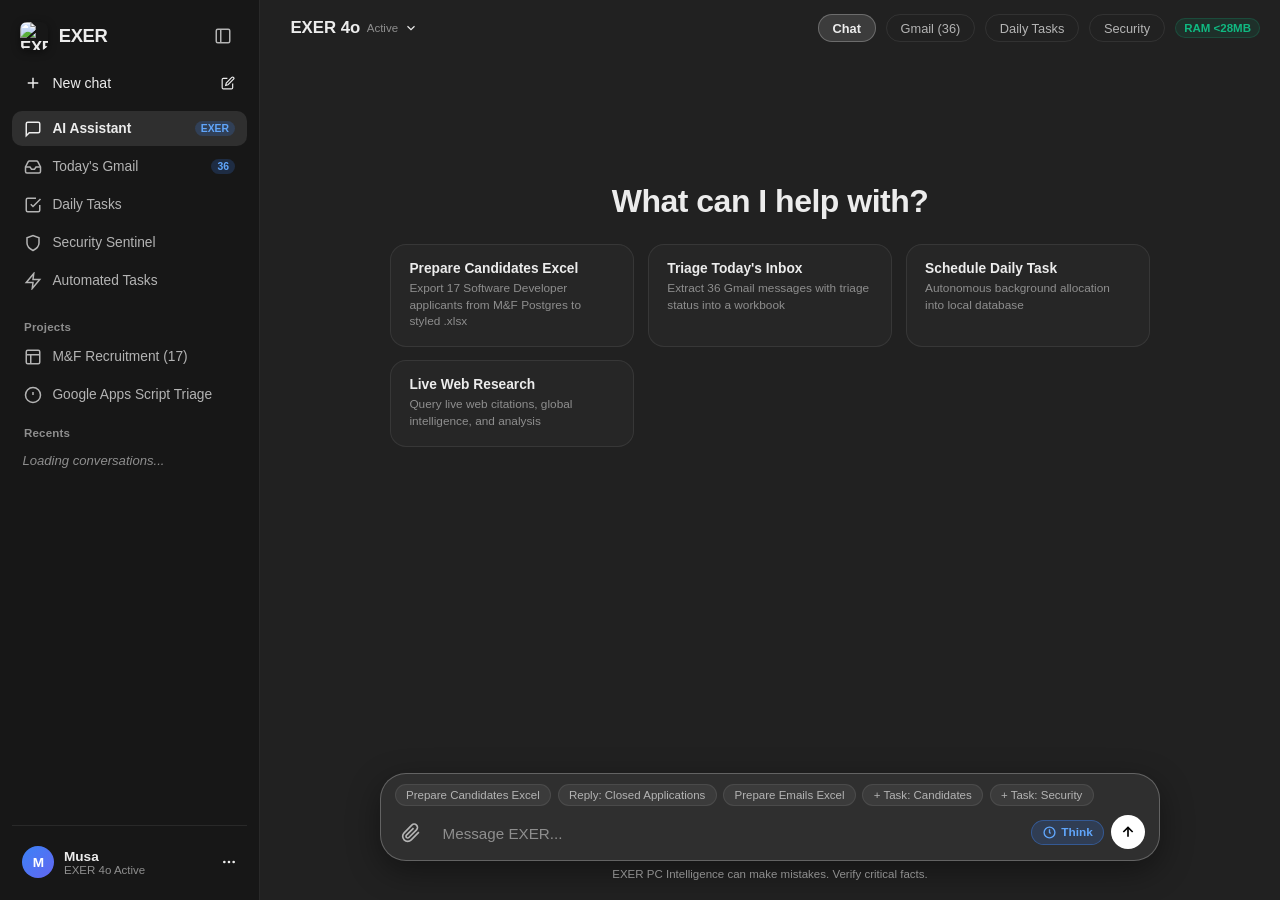
==== commit c57282fb: "feat: Add email OTP sign-up flow, comprehensive settings dashboard, Resend API integration, auth con" ====
--- a/web/app.html
+++ b/web/app.html
@@ -3,49 +3,40 @@
 <head>
     <meta charset="UTF-8">
     <meta name="viewport" content="width=device-width, initial-scale=1.0">
-    <title>BenNeta - Intelligence & Automation</title>
-    <!-- Favicons and App Assets -->
+    <title>EXER — PC Intelligence & Automation</title>
+    <!-- Favicons and App Assets with EXER Brand -->
     <link rel="icon" type="image/svg+xml" href="/assets/favicon.svg">
     <link rel="icon" type="image/png" sizes="32x32" href="/assets/favicon-32x32.png">
+    <link rel="icon" type="image/png" sizes="16x16" href="/assets/favicon-16x16.png">
     <link rel="apple-touch-icon" sizes="180x180" href="/assets/apple-touch-icon.png">
     <link rel="manifest" href="/assets/site.webmanifest">
-    <meta name="theme-color" content="#d97757">
-    <link rel="stylesheet" href="/assets/theme.css">
+    <meta name="theme-color" content="#171717">
     <style>
         :root {
-            --bg-window: #eef1f6;
-            --bg-sidebar: #ffffff;
-            --bg-canvas: #fafbfc;
-            --bg-container: #f4f6fa;
-            --bg-card: #ffffff;
-            --border-subtle: #edf0f5;
-            --border-card: #e5e9f0;
-            --border-hover: #d5dbe6;
-
-            --text-heading: #10141a;
-            --text-body: #374151;
-            --text-secondary: #6b7280;
-            --text-muted: #9ca3af;
-            --text-light: #c2c9d4;
-
-            --primary: #6366f1;
-            --primary-hover: #4f46e5;
-            --primary-light: #eef2ff;
-            
-            --pill-black: #4f46e5;
-            --pill-black-hover: #4338ca;
-
-            --accent-purple: #8b5cf6;
-            --accent-cyan: #06b6d4;
+            --bg-sidebar: #171717;
+            --bg-main: #212121;
+            --bg-composer: #2f2f2f;
+            --bg-card: #262626;
+            --bg-card-hover: #2f2f2f;
+            --bg-user-bubble: #2f2f2f;
+            --border-subtle: rgba(255, 255, 255, 0.08);
+            --border-medium: rgba(255, 255, 255, 0.15);
+            --border-highlight: rgba(255, 255, 255, 0.25);
+
+            --text-primary: #ececec;
+            --text-secondary: #b4b4b4;
+            --text-muted: #8e8e8e;
+            --text-inverse: #0d0d0d;
+
+            --primary: #3b82f6;
+            --primary-hover: #2563eb;
             --accent-green: #10b981;
-            --accent-orange: #f59e0b;
+            --accent-purple: #a855f7;
+            --accent-amber: #f59e0b;
             --accent-red: #ef4444;
 
-            --shadow-sm: 0 1px 3px rgba(0,0,0,0.04);
-            --shadow-card: 0 4px 20px -2px rgba(16, 24, 40, 0.05);
-            --shadow-floating: 0 12px 32px -4px rgba(16, 24, 40, 0.08);
-
-            --font-family: -apple-system, BlinkMacSystemFont, "SF Pro Text", "Segoe UI", Roboto, Helvetica, Arial, sans-serif;
+            --font-family: -apple-system, BlinkMacSystemFont, "Segoe UI", Roboto, Helvetica, Arial, sans-serif;
+            --sidebar-width: 260px;
         }
 
         * {
@@ -57,712 +48,1453 @@
         }
 
         body {
-            background-color: var(--bg-window);
-            color: var(--text-body);
+            background-color: var(--bg-main);
+            color: var(--text-primary);
             height: 100vh;
-            display: flex;
-            align-items: stretch;
-            justify-content: stretch;
+            width: 100vw;
+            display: flex;
             overflow: hidden;
-            padding: 0;
-        }
-
+        }
+
+        /* Layout Container */
         .app-window {
             width: 100%;
             height: 100%;
-            background: var(--bg-canvas);
-            border-radius: 0;
-            box-shadow: none;
-            display: flex;
+            display: flex;
+            background: var(--bg-main);
+            position: relative;
             overflow: hidden;
         }
 
-        /* Sidebar Styling */
+        /* Sidebar - Exact ChatGPT Style */
         .sidebar {
-            width: 250px;
-            min-width: 250px;
+            width: var(--sidebar-width);
+            min-width: var(--sidebar-width);
             background: var(--bg-sidebar);
             border-right: 1px solid var(--border-subtle);
             display: flex;
             flex-direction: column;
-            padding: 1.5rem 1.25rem;
             justify-content: space-between;
-        }
-
-        .sidebar-brand {
-            display: flex;
-            align-items: center;
-            gap: 0.75rem;
-            margin-bottom: 1.5rem;
-        }
-
-        .brand-logo-icon {
+            padding: 0.85rem 0.75rem 0.85rem 0.75rem;
+            transition: width 0.2s cubic-bezier(0.4, 0, 0.2, 1), min-width 0.2s cubic-bezier(0.4, 0, 0.2, 1), transform 0.2s ease, padding 0.2s ease;
+            z-index: 40;
+            flex-shrink: 0;
+        }
+
+        .sidebar.collapsed {
+            width: 0px !important;
+            min-width: 0px !important;
+            padding: 0 !important;
+            border-right: none;
+            overflow: hidden;
+            pointer-events: none;
+            transform: translateX(-100%);
+        }
+
+        /* Sidebar Top Header */
+        .sidebar-header {
+            display: flex;
+            align-items: center;
+            justify-content: space-between;
+            padding: 0.4rem 0.5rem 0.75rem 0.5rem;
+        }
+
+        .sidebar-brand-link {
+            display: flex;
+            align-items: center;
+            gap: 0.55rem;
+            color: var(--text-primary);
+            text-decoration: none;
+            font-size: 1.05rem;
+            font-weight: 700;
+            letter-spacing: -0.3px;
+            cursor: pointer;
+        }
+
+        .sidebar-brand-icon {
+            width: 28px;
+            height: 28px;
+            border-radius: 8px;
+            display: flex;
+            align-items: center;
+            justify-content: center;
+        }
+
+        .exer-logo-brand {
+            display: inline-flex;
+            align-items: center;
+            font-family: -apple-system, BlinkMacSystemFont, 'Inter', 'Segoe UI', Roboto, sans-serif;
+            letter-spacing: -0.02em;
+            user-select: none;
+            line-height: 1;
+        }
+
+        .exer-letter {
+            font-size: 1.15rem;
+            font-weight: 800;
+            color: var(--text-primary);
+        }
+
+        .exer-x {
+            font-size: 1.7rem;
+            font-weight: 950;
+            color: #3b82f6;
+            background: linear-gradient(135deg, #60a5fa 0%, #3b82f6 50%, #93c5fd 100%);
+            -webkit-background-clip: text;
+            -webkit-text-fill-color: transparent;
+            margin: 0 1px;
+            line-height: 0.8;
+            display: inline-block;
+            filter: drop-shadow(0 0 6px rgba(59, 130, 246, 0.4));
+        }
+
+        .sidebar-icon-actions {
+            display: flex;
+            align-items: center;
+            gap: 0.25rem;
+        }
+
+        .icon-btn {
+            background: transparent;
+            border: none;
+            color: var(--text-secondary);
+            border-radius: 8px;
             width: 32px;
             height: 32px;
+            display: flex;
+            align-items: center;
+            justify-content: center;
+            cursor: pointer;
+            transition: all 0.15s ease;
+        }
+
+        .icon-btn:hover {
+            background: rgba(255, 255, 255, 0.08);
+            color: var(--text-primary);
+        }
+
+        /* New Chat Row */
+        .btn-new-chat-row {
+            display: flex;
+            align-items: center;
+            justify-content: space-between;
+            padding: 0.65rem 0.75rem;
+            background: transparent;
+            border: none;
+            border-radius: 10px;
+            color: var(--text-primary);
+            font-size: 0.88rem;
+            font-weight: 500;
+            cursor: pointer;
+            width: 100%;
+            margin-bottom: 0.5rem;
+            transition: all 0.15s ease;
+        }
+
+        .btn-new-chat-row:hover {
+            background: rgba(255, 255, 255, 0.06);
+        }
+
+        .btn-new-chat-left {
+            display: flex;
+            align-items: center;
+            gap: 0.65rem;
+        }
+
+        /* Nav & Shortcut List */
+        .nav-list {
+            list-style: none;
+            display: flex;
+            flex-direction: column;
+            gap: 0.15rem;
+            margin-bottom: 1rem;
+        }
+
+        .nav-item {
+            display: flex;
+            align-items: center;
+            gap: 0.65rem;
+            padding: 0.55rem 0.75rem;
+            border-radius: 10px;
+            font-size: 0.86rem;
+            color: var(--text-secondary);
+            cursor: pointer;
+            transition: all 0.15s ease;
+            user-select: none;
+        }
+
+        .nav-item:hover {
+            background: rgba(255, 255, 255, 0.06);
+            color: var(--text-primary);
+        }
+
+        .nav-item.active {
+            background: rgba(255, 255, 255, 0.1);
+            color: var(--text-primary);
+            font-weight: 600;
+        }
+
+        .nav-item svg {
+            width: 18px;
+            height: 18px;
+            stroke-width: 2;
+            flex-shrink: 0;
+        }
+
+        .badge-pill-micro {
+            font-size: 0.65rem;
+            font-weight: 700;
+            padding: 2px 6px;
+            border-radius: 9999px;
+            background: rgba(59, 130, 246, 0.2);
+            color: #60a5fa;
+            margin-left: auto;
+        }
+
+        /* Section Titles */
+        .sidebar-section-title {
+            font-size: 0.72rem;
+            font-weight: 600;
+            color: var(--text-muted);
+            padding: 0.4rem 0.75rem;
+            text-transform: capitalize;
+            letter-spacing: 0.2px;
+        }
+
+        /* Recents List */
+        .recents-scroll {
+            flex: 1;
+            overflow-y: auto;
+            margin-bottom: 0.5rem;
+            padding-right: 2px;
+        }
+
+        .recent-chat-item {
+            position: relative;
+            padding: 0.45rem 0.65rem;
             border-radius: 8px;
-            background: linear-gradient(135deg, #818cf8 0%, #6366f1 50%, #4338ca 100%);
-            display: flex;
+            font-size: 0.82rem;
+            color: var(--text-secondary);
+            cursor: pointer;
+            white-space: nowrap;
+            overflow: hidden;
+            text-overflow: ellipsis;
+            display: flex;
+            align-items: center;
+            justify-content: space-between;
+            transition: all 0.15s ease;
+        }
+
+        .recent-chat-item:hover,
+        .recent-chat-item.context-active {
+            background: rgba(255, 255, 255, 0.08);
+            color: var(--text-primary);
+        }
+
+        .recent-item-title {
+            overflow: hidden;
+            text-overflow: ellipsis;
+            white-space: nowrap;
+            flex: 1;
+            min-width: 0;
+        }
+
+        .recent-item-dots {
+            display: none;
             align-items: center;
             justify-content: center;
-            color: #fff;
+            width: 22px;
+            height: 22px;
+            border-radius: 6px;
+            color: var(--text-muted);
+            background: transparent;
+            border: none;
+            cursor: pointer;
+            margin-left: 4px;
             flex-shrink: 0;
-        }
-
-        .brand-text {
+            transition: all 0.12s ease;
+        }
+
+        .recent-chat-item:hover .recent-item-dots,
+        .recent-chat-item.context-active .recent-item-dots {
+            display: inline-flex;
+        }
+
+        .recent-item-dots:hover {
+            background: rgba(255, 255, 255, 0.14);
+            color: var(--text-primary);
+        }
+
+        /* Recent Chats Custom Glassmorphism Context Menu */
+        .recent-context-menu {
+            display: none;
+            position: fixed;
+            z-index: 10000;
+            min-width: 190px;
+            background: rgba(22, 22, 26, 0.96);
+            backdrop-filter: blur(20px);
+            -webkit-backdrop-filter: blur(20px);
+            border: 1px solid rgba(255, 255, 255, 0.12);
+            box-shadow: 0 16px 40px rgba(0, 0, 0, 0.7), 0 0 0 1px rgba(255, 255, 255, 0.05);
+            border-radius: 12px;
+            padding: 5px;
+            animation: contextMenuPop 0.12s cubic-bezier(0.16, 1, 0.3, 1);
+        }
+
+        @keyframes contextMenuPop {
+            from { opacity: 0; transform: scale(0.95); }
+            to { opacity: 1; transform: scale(1); }
+        }
+
+        .context-menu-item {
+            display: flex;
+            align-items: center;
+            gap: 0.65rem;
+            padding: 0.5rem 0.75rem;
+            font-size: 0.82rem;
+            font-weight: 500;
+            color: var(--text-primary);
+            border-radius: 8px;
+            cursor: pointer;
+            transition: all 0.12s ease;
+            user-select: none;
+        }
+
+        .context-menu-item:hover {
+            background: rgba(255, 255, 255, 0.08);
+        }
+
+        .context-menu-item svg {
+            flex-shrink: 0;
+            color: var(--text-muted);
+            transition: color 0.12s ease;
+        }
+
+        .context-menu-item:hover svg {
+            color: var(--text-primary);
+        }
+
+        .context-menu-item.danger {
+            color: #f87171;
+        }
+
+        .context-menu-item.danger svg {
+            color: #f87171;
+        }
+
+        .context-menu-item.danger:hover {
+            background: rgba(239, 68, 68, 0.15);
+            color: #ef4444;
+        }
+
+        .context-menu-item.danger:hover svg {
+            color: #ef4444;
+        }
+
+        .context-menu-divider {
+            height: 1px;
+            background: rgba(255, 255, 255, 0.08);
+            margin: 4px 0;
+        }
+
+        /* Sidebar Footer (Profile - NO UPGRADE BUTTON) */
+        .sidebar-footer {
+            border-top: 1px solid var(--border-subtle);
+            padding-top: 0.75rem;
+        }
+
+        .user-profile-row {
+            display: flex;
+            align-items: center;
+            justify-content: space-between;
+            padding: 0.5rem 0.65rem;
+            border-radius: 10px;
+            cursor: pointer;
+            transition: all 0.15s ease;
+        }
+
+        .user-profile-row:hover {
+            background: rgba(255, 255, 255, 0.06);
+        }
+
+        .user-avatar-circle {
+            width: 32px;
+            height: 32px;
+            border-radius: 50%;
+            background: linear-gradient(135deg, #3b82f6, #6366f1);
+            color: white;
+            font-weight: 700;
+            font-size: 0.85rem;
+            display: flex;
+            align-items: center;
+            justify-content: center;
+            flex-shrink: 0;
+        }
+
+        .user-profile-info {
             display: flex;
             flex-direction: column;
-        }
-
-        .brand-title {
-            font-size: 0.95rem;
-            font-weight: 700;
-            color: var(--text-heading);
-            letter-spacing: -0.2px;
-        }
-
-        .brand-sub {
+            margin-left: 0.6rem;
+            flex: 1;
+            overflow: hidden;
+        }
+
+        .user-profile-name {
+            font-size: 0.85rem;
+            font-weight: 600;
+            color: var(--text-primary);
+            white-space: nowrap;
+            overflow: hidden;
+            text-overflow: ellipsis;
+        }
+
+        .user-profile-plan {
             font-size: 0.72rem;
             color: var(--text-muted);
-            letter-spacing: 0.2px;
-        }
-
-        .btn-new-chat {
-            background: var(--pill-black);
+        }
+
+        /* Main Canvas */
+        .main-canvas {
+            flex: 1;
+            height: 100%;
+            background: var(--bg-main);
+            display: flex;
+            flex-direction: column;
+            position: relative;
+            overflow: hidden;
+        }
+
+        /* Top Header */
+        .canvas-header {
+            display: flex;
+            align-items: center;
+            justify-content: space-between;
+            padding: 0.75rem 1.25rem;
+            background: transparent;
+            z-index: 30;
+            flex-shrink: 0;
+        }
+
+        .canvas-header-left {
+            display: flex;
+            align-items: center;
+            gap: 0.65rem;
+        }
+
+        .model-picker-btn {
+            background: transparent;
+            border: none;
+            color: var(--text-primary);
+            font-size: 1.05rem;
+            font-weight: 600;
+            display: flex;
+            align-items: center;
+            gap: 0.4rem;
+            cursor: pointer;
+            padding: 0.4rem 0.65rem;
+            border-radius: 10px;
+            transition: all 0.15s ease;
+        }
+
+        .model-picker-btn:hover {
+            background: rgba(255, 255, 255, 0.08);
+        }
+
+        .canvas-header-right {
+            display: flex;
+            align-items: center;
+            gap: 0.65rem;
+        }
+
+        .view-tab-btn {
+            background: transparent;
+            border: 1px solid var(--border-subtle);
+            color: var(--text-secondary);
+            font-size: 0.8rem;
+            font-weight: 500;
+            padding: 0.35rem 0.85rem;
+            border-radius: 9999px;
+            cursor: pointer;
+            transition: all 0.15s ease;
+        }
+
+        .view-tab-btn:hover {
+            color: var(--text-primary);
+            border-color: var(--border-medium);
+        }
+
+        .view-tab-btn.active {
+            background: rgba(255, 255, 255, 0.12);
+            color: var(--text-primary);
+            border-color: rgba(255, 255, 255, 0.25);
+            font-weight: 600;
+        }
+
+        /* Scrollable Content Area */
+        .canvas-body {
+            flex: 1;
+            overflow-y: auto;
+            display: flex;
+            flex-direction: column;
+            position: relative;
+            padding-bottom: 9rem; /* Space for floating composer */
+        }
+
+        /* View Panels */
+        .view-container {
+            width: 100%;
+            max-width: 960px;
+            margin: 0 auto;
+            padding: 1rem 1.5rem;
+            display: none;
+        }
+
+        .view-container.active {
+            display: block;
+        }
+
+        /* Chat View Body */
+        #view-chat {
+            width: 100%;
+            max-width: 820px;
+            margin: 0 auto;
+            padding: 1.5rem 1.25rem;
+            display: none;
+            flex-direction: column;
+            gap: 1.5rem;
+        }
+
+        #view-chat.active {
+            display: flex;
+        }
+
+        /* Empty / Hero State (What can I help with?) */
+        .chat-hero {
+            display: flex;
+            flex-direction: column;
+            align-items: center;
+            justify-content: center;
+            text-align: center;
+            min-height: 52vh;
+            gap: 1.5rem;
+        }
+
+        .chat-hero-title {
+            font-size: 2rem;
+            font-weight: 600;
+            color: var(--text-primary);
+            letter-spacing: -0.5px;
+        }
+
+        .chat-prompt-grid {
+            display: grid;
+            grid-template-columns: repeat(auto-fit, minmax(230px, 1fr));
+            gap: 0.85rem;
+            width: 100%;
+            max-width: 760px;
+        }
+
+        .prompt-card {
+            background: var(--bg-card);
+            border: 1px solid var(--border-subtle);
+            border-radius: 16px;
+            padding: 1rem 1.15rem;
+            text-align: left;
+            cursor: pointer;
+            transition: all 0.18s ease;
+        }
+
+        .prompt-card:hover {
+            background: var(--bg-card-hover);
+            border-color: var(--border-medium);
+            transform: translateY(-2px);
+        }
+
+        .prompt-card-title {
+            font-size: 0.86rem;
+            font-weight: 600;
+            color: var(--text-primary);
+            margin-bottom: 0.25rem;
+        }
+
+        .prompt-card-sub {
+            font-size: 0.74rem;
+            color: var(--text-muted);
+            line-height: 1.4;
+        }
+
+        /* Message Bubbles */
+        .chat-message-row {
+            display: flex;
+            gap: 1rem;
+            width: 100%;
+            line-height: 1.6;
+            font-size: 0.94rem;
+        }
+
+        .chat-message-row.user {
+            justify-content: flex-end;
+        }
+
+        .user-message-bubble {
+            background: var(--bg-user-bubble);
+            color: var(--text-primary);
+            padding: 0.75rem 1.25rem;
+            border-radius: 20px 20px 4px 20px;
+            max-width: 78%;
+            word-break: break-word;
+            border: 1px solid var(--border-subtle);
+        }
+
+        .chat-message-row.assistant {
+            justify-content: flex-start;
+        }
+
+        .assistant-avatar {
+            width: 32px;
+            height: 32px;
+            border-radius: 50%;
+            background: rgba(255, 255, 255, 0.08);
+            display: flex;
+            align-items: center;
+            justify-content: center;
+            flex-shrink: 0;
+            border: 1px solid var(--border-subtle);
+            margin-top: 2px;
+        }
+
+        .assistant-avatar img {
+            width: 22px;
+            height: 22px;
+        }
+
+        .assistant-content {
+            flex: 1;
+            display: flex;
+            flex-direction: column;
+            gap: 0.75rem;
+            max-width: 90%;
+        }
+
+        /* Thinking Accordion (OpenAI o1 / DeepSeek style) */
+        .think-box {
+            background: rgba(255, 255, 255, 0.04);
+            border: 1px solid var(--border-subtle);
+            border-radius: 12px;
+            padding: 0.65rem 0.9rem;
+        }
+
+        .think-summary {
+            font-size: 0.76rem;
+            font-weight: 600;
+            color: var(--text-muted);
+            cursor: pointer;
+            user-select: none;
+            display: flex;
+            align-items: center;
+            gap: 0.45rem;
+        }
+
+        .think-steps {
+            margin-top: 0.5rem;
+            padding-left: 1rem;
+            border-left: 2px solid rgba(59, 130, 246, 0.4);
+            display: flex;
+            flex-direction: column;
+            gap: 0.35rem;
+            font-size: 0.75rem;
+            color: var(--text-secondary);
+            font-family: ui-monospace, SFMono-Regular, Menlo, monospace;
+        }
+
+        /* Artifact Card (Spreadsheet / Email / Task) */
+        .artifact-card {
+            background: var(--bg-card);
+            border: 1px solid var(--border-medium);
+            border-radius: 16px;
+            padding: 1.15rem;
+            box-shadow: 0 4px 20px rgba(0, 0, 0, 0.3);
+        }
+
+        .artifact-header {
+            display: flex;
+            align-items: center;
+            justify-content: space-between;
+            margin-bottom: 0.75rem;
+        }
+
+        .artifact-badge {
+            font-size: 0.7rem;
+            font-weight: 700;
+            padding: 3px 8px;
+            border-radius: 6px;
+            background: rgba(16, 185, 129, 0.15);
+            color: #34d399;
+            display: inline-flex;
+            align-items: center;
+            gap: 0.35rem;
+        }
+
+        .artifact-badge.blue {
+            background: rgba(59, 130, 246, 0.15);
+            color: #60a5fa;
+        }
+
+        .artifact-table-wrap {
+            max-height: 180px;
+            overflow-x: auto;
+            overflow-y: auto;
+            border: 1px solid var(--border-subtle);
+            border-radius: 10px;
+            margin-bottom: 0.85rem;
+            font-size: 0.75rem;
+        }
+
+        .artifact-table {
+            width: 100%;
+            border-collapse: collapse;
+            text-align: left;
+        }
+
+        .artifact-table th {
+            background: #171717;
+            padding: 0.5rem 0.75rem;
+            color: var(--text-secondary);
+            font-weight: 600;
+            position: sticky;
+            top: 0;
+            border-bottom: 1px solid var(--border-subtle);
+        }
+
+        .artifact-table td {
+            padding: 0.45rem 0.75rem;
+            border-bottom: 1px solid rgba(255, 255, 255, 0.04);
+            color: var(--text-primary);
+        }
+
+        .permission-notice {
+            background: rgba(59, 130, 246, 0.08);
+            border: 1px solid rgba(59, 130, 246, 0.25);
+            border-radius: 10px;
+            padding: 0.75rem;
+            margin-bottom: 0.85rem;
+        }
+
+        .permission-notice-title {
+            font-size: 0.8rem;
+            font-weight: 700;
+            color: #93c5fd;
+            margin-bottom: 0.2rem;
+        }
+
+        .permission-notice-sub {
+            font-size: 0.74rem;
+            color: var(--text-secondary);
+        }
+
+        .btn-action-primary {
+            background: var(--primary);
             color: #ffffff;
             border: none;
             border-radius: 9999px;
-            padding: 0.7rem 1.25rem;
+            padding: 0.5rem 1.15rem;
+            font-size: 0.82rem;
+            font-weight: 600;
+            cursor: pointer;
+            transition: all 0.15s ease;
+            display: inline-flex;
+            align-items: center;
+            gap: 0.4rem;
+        }
+
+        .btn-action-primary:hover {
+            background: var(--primary-hover);
+        }
+
+        .btn-action-outline {
+            background: transparent;
+            color: var(--text-primary);
+            border: 1px solid var(--border-medium);
+            border-radius: 9999px;
+            padding: 0.5rem 1.15rem;
+            font-size: 0.82rem;
+            font-weight: 500;
+            cursor: pointer;
+            transition: all 0.15s ease;
+            text-decoration: none;
+            display: inline-flex;
+            align-items: center;
+            gap: 0.4rem;
+        }
+
+        .btn-action-outline:hover {
+            background: rgba(255, 255, 255, 0.08);
+            border-color: var(--border-highlight);
+        }
+
+        /* ===== VISA CARD STYLE FOR TASKS ===== */
+        .task-grid-container {
+            display: grid;
+            grid-template-columns: repeat(auto-fill, minmax(330px, 1fr));
+            gap: 1.25rem;
+            margin-top: 1rem;
+        }
+
+        .task-card-item {
+            position: relative;
+            border-radius: 18px;
+            padding: 1.25rem 1.35rem;
+            min-height: 205px;
+            display: flex;
+            flex-direction: column;
+            justify-content: space-between;
+            background: radial-gradient(circle at 85% 15%, rgba(59, 130, 246, 0.18) 0%, transparent 50%),
+                        linear-gradient(135deg, #0d1322 0%, #151d30 50%, #0a0e1a 100%);
+            border: 1px solid rgba(255, 255, 255, 0.13);
+            box-shadow: 0 14px 32px rgba(0, 0, 0, 0.55), inset 0 1px 1px rgba(255, 255, 255, 0.18);
+            transition: all 0.25s cubic-bezier(0.16, 1, 0.3, 1);
+            overflow: hidden;
+        }
+
+        .task-card-item:hover {
+            transform: translateY(-4px) scale(1.01);
+            box-shadow: 0 20px 42px rgba(0, 0, 0, 0.7), inset 0 1px 2px rgba(255, 255, 255, 0.25);
+            border-color: rgba(59, 130, 246, 0.45);
+        }
+
+        .task-card-item.completed {
+            border-color: rgba(16, 185, 129, 0.4);
+            opacity: 0.88;
+        }
+
+        /* Subtle hologram card stripe / sheen */
+        .task-card-item::before {
+            content: '';
+            position: absolute;
+            top: 0;
+            right: 0;
+            bottom: 0;
+            left: 0;
+            background: linear-gradient(120deg, transparent 20%, rgba(255, 255, 255, 0.03) 40%, rgba(255, 255, 255, 0.07) 50%, transparent 60%);
+            pointer-events: none;
+            border-radius: 18px;
+        }
+
+        /* Gold / Silver EMV Microchip */
+        .visa-chip {
+            width: 36px;
+            height: 27px;
+            background: linear-gradient(135deg, #fef08a 0%, #eab308 50%, #ca8a04 100%);
+            border-radius: 5px;
+            position: relative;
+            border: 1px solid rgba(0, 0, 0, 0.25);
+            box-shadow: inset 0 1px 2px rgba(255, 255, 255, 0.5), 0 2px 4px rgba(0, 0, 0, 0.3);
+            flex-shrink: 0;
+        }
+
+        .visa-chip::after {
+            content: '';
+            position: absolute;
+            inset: 3px;
+            border: 1px solid rgba(161, 98, 7, 0.6);
+            border-radius: 3px;
+        }
+
+        .visa-contactless {
+            margin-left: 8px;
+            color: rgba(255, 255, 255, 0.5);
+            display: inline-flex;
+            align-items: center;
+        }
+
+        /* Visa Cardholder & Dates */
+        .visa-label-tiny {
+            font-size: 0.6rem;
+            font-weight: 700;
+            color: #64748b;
+            letter-spacing: 0.08em;
+            text-transform: uppercase;
+        }
+
+        .visa-value-embossed {
+            font-family: 'Courier New', Courier, monospace;
+            font-size: 0.84rem;
+            font-weight: 700;
+            color: #e2e8f0;
+            letter-spacing: 0.06em;
+        }
+
+        /* Visa Brand Emblem */
+        .visa-logo-text {
+            font-family: -apple-system, BlinkMacSystemFont, 'Inter', sans-serif;
+            font-size: 1.35rem;
+            font-weight: 900;
+            font-style: italic;
+            letter-spacing: -0.02em;
+            color: #ffffff;
+            text-shadow: 0 2px 6px rgba(0, 0, 0, 0.5);
+        }
+
+        /* Profile & Settings Components */
+        .theme-option-btn {
+            background: rgba(255, 255, 255, 0.04);
+            border: 1px solid var(--border-subtle);
+            border-radius: 10px;
+            padding: 0.65rem 0.85rem;
+            color: var(--text-primary);
+            font-size: 0.82rem;
+            font-weight: 600;
+            display: flex;
+            align-items: center;
+            gap: 0.6rem;
+            cursor: pointer;
+            transition: all 0.18s ease;
+        }
+
+        .theme-option-btn:hover {
+            background: rgba(255, 255, 255, 0.08);
+            border-color: rgba(255, 255, 255, 0.2);
+        }
+
+        .theme-option-btn.active {
+            border-color: var(--primary);
+            background: rgba(59, 130, 246, 0.12);
+        }
+
+        .accent-color-circle {
+            width: 28px;
+            height: 28px;
+            border-radius: 50%;
+            cursor: pointer;
+            border: 2px solid transparent;
+            transition: transform 0.15s ease, border-color 0.15s ease;
+        }
+
+        .accent-color-circle:hover {
+            transform: scale(1.15);
+        }
+
+        .accent-color-circle.active {
+            border-color: #ffffff;
+            box-shadow: 0 0 0 2px rgba(255, 255, 255, 0.3);
+        }
+
+        /* Context Menu for Recents */
+        .recent-context-menu {
+            position: fixed;
+            z-index: 1000;
+            background: #171c26;
+            border: 1px solid rgba(255, 255, 255, 0.15);
+            border-radius: 10px;
+            box-shadow: 0 10px 28px rgba(0, 0, 0, 0.65);
+            padding: 4px;
+            display: none;
+            min-width: 160px;
+            backdrop-filter: blur(12px);
+        }
+
+        .recent-context-item {
+            display: flex;
+            align-items: center;
+            gap: 0.5rem;
+            padding: 7px 10px;
+            font-size: 0.78rem;
+            color: var(--text-primary);
+            border-radius: 6px;
+            cursor: pointer;
+            transition: background 0.12s ease;
+        }
+
+        .recent-context-item:hover {
+            background: rgba(255, 255, 255, 0.08);
+        }
+
+        .recent-context-item.danger {
+            color: #fca5a5;
+        }
+
+        .recent-context-item.danger:hover {
+            background: rgba(239, 68, 68, 0.18);
+        }
+
+        .recent-chat-item {
+            position: relative;
+        }
+
+        .recent-item-dots {
+            opacity: 0;
+            position: absolute;
+            right: 8px;
+            top: 50%;
+            transform: translateY(-50%);
+            background: none;
+            border: none;
+            color: var(--text-muted);
+            padding: 2px;
+            cursor: pointer;
+            border-radius: 4px;
+        }
+
+        .recent-chat-item:hover .recent-item-dots {
+            opacity: 1;
+        }
+
+        /* Floating ChatGPT Composer */
+        .composer-floating-wrap {
+            position: absolute;
+            bottom: 0;
+            left: 0;
+            right: 0;
+            padding: 1rem 1.5rem 1.25rem 1.5rem;
+            background: linear-gradient(180deg, rgba(33, 33, 33, 0) 0%, rgba(33, 33, 33, 0.95) 40%, rgba(33, 33, 33, 1) 100%);
+            display: flex;
+            flex-direction: column;
+            align-items: center;
+            z-index: 35;
+        }
+
+        .composer-box {
+            width: 100%;
+            max-width: 780px;
+            background: var(--bg-composer);
+            border: 1px solid var(--border-medium);
+            border-radius: 26px;
+            padding: 0.65rem 0.85rem;
+            display: flex;
+            flex-direction: column;
+            gap: 0.45rem;
+            box-shadow: 0 10px 32px rgba(0, 0, 0, 0.4);
+            transition: border-color 0.15s ease;
+        }
+
+        .composer-box:focus-within {
+            border-color: var(--border-highlight);
+        }
+
+        .composer-pills-row {
+            display: flex;
+            gap: 0.4rem;
+            overflow-x: auto;
+            padding-bottom: 2px;
+        }
+
+        .composer-pill-btn {
+            background: rgba(255, 255, 255, 0.06);
+            border: 1px solid var(--border-subtle);
+            border-radius: 9999px;
+            padding: 0.25rem 0.65rem;
+            font-size: 0.72rem;
+            color: var(--text-secondary);
+            cursor: pointer;
+            white-space: nowrap;
+            transition: all 0.15s ease;
+        }
+
+        .composer-pill-btn:hover {
+            background: rgba(255, 255, 255, 0.12);
+            color: var(--text-primary);
+        }
+
+        .composer-input-row {
+            display: flex;
+            align-items: flex-end;
+            gap: 0.65rem;
+        }
+
+        .composer-textarea {
+            flex: 1;
+            background: transparent;
+            border: none;
+            outline: none;
+            color: var(--text-primary);
+            font-size: 0.95rem;
+            line-height: 1.5;
+            resize: none;
+            max-height: 160px;
+            min-height: 24px;
+            padding: 0.2rem 0.35rem;
+        }
+
+        .composer-textarea::placeholder {
+            color: var(--text-muted);
+        }
+
+        .composer-actions-right {
+            display: flex;
+            align-items: center;
+            gap: 0.45rem;
+        }
+
+        .think-pill {
+            background: rgba(255, 255, 255, 0.06);
+            border: 1px solid var(--border-subtle);
+            border-radius: 9999px;
+            padding: 0.3rem 0.65rem;
+            font-size: 0.74rem;
+            font-weight: 600;
+            color: var(--text-secondary);
+            cursor: pointer;
+            display: flex;
+            align-items: center;
+            gap: 0.35rem;
+            transition: all 0.15s ease;
+        }
+
+        .think-pill.active {
+            background: rgba(59, 130, 246, 0.18);
+            border-color: rgba(59, 130, 246, 0.4);
+            color: #60a5fa;
+        }
+
+        .btn-send-round {
+            width: 34px;
+            height: 34px;
+            border-radius: 50%;
+            background: #ffffff;
+            color: #000000;
+            border: none;
+            display: flex;
+            align-items: center;
+            justify-content: center;
+            cursor: pointer;
+            transition: all 0.15s ease;
+            flex-shrink: 0;
+        }
+
+        .btn-send-round:hover {
+            background: #e2e8f0;
+            transform: scale(1.05);
+        }
+
+        .btn-send-round:disabled {
+            background: rgba(255, 255, 255, 0.2);
+            color: rgba(0, 0, 0, 0.4);
+            cursor: not-allowed;
+            transform: none;
+        }
+
+        .composer-disclaimer {
+            font-size: 0.72rem;
+            color: var(--text-muted);
+            margin-top: 0.45rem;
+            text-align: center;
+        }
+
+        /* Toast notification */
+        .log-toast {
+            position: fixed;
+            top: 1.25rem;
+            right: 1.25rem;
+            background: #1e1e1e;
+            color: #ffffff;
+            border: 1px solid var(--border-medium);
+            border-radius: 12px;
+            padding: 0.75rem 1.15rem;
+            font-size: 0.82rem;
+            box-shadow: 0 10px 25px rgba(0, 0, 0, 0.5);
+            display: none;
+            z-index: 1000;
+            animation: fadeIn 0.2s ease;
+        }
+
+        @keyframes fadeIn {
+            from { opacity: 0; transform: translateY(-8px); }
+            to { opacity: 1; transform: translateY(0); }
+        }
+
+        @keyframes spin {
+            from { transform: rotate(0deg); }
+            to { transform: rotate(360deg); }
+        }
+
+        /* ===== FILE UPLOAD / ATTACHMENT UI ===== */
+
+        /* Drag-and-drop overlay on the composer */
+        .composer-drop-overlay {
+            display: none;
+            position: absolute;
+            inset: 0;
+            background: rgba(59, 130, 246, 0.12);
+            border: 2px dashed rgba(59, 130, 246, 0.6);
+            border-radius: 26px;
+            z-index: 50;
+            align-items: center;
+            justify-content: center;
+            pointer-events: none;
+        }
+
+        .composer-drop-overlay.active {
+            display: flex;
+        }
+
+        .composer-drop-overlay-label {
+            display: flex;
+            flex-direction: column;
+            align-items: center;
+            gap: 0.4rem;
+            color: #60a5fa;
             font-size: 0.85rem;
             font-weight: 600;
-            display: flex;
-            align-items: center;
-            gap: 0.6rem;
+        }
+
+        .composer-drop-overlay-label svg {
+            width: 32px;
+            height: 32px;
+            stroke: #60a5fa;
+            opacity: 0.8;
+        }
+
+        /* Attachment preview strip above the input row */
+        .attachment-preview-strip {
+            display: none;
+            flex-wrap: wrap;
+            gap: 0.5rem;
+            padding: 0.35rem 0.15rem 0.15rem 0.15rem;
+        }
+
+        .attachment-preview-strip.has-items {
+            display: flex;
+        }
+
+        .attachment-thumb {
+            position: relative;
+            width: 72px;
+            height: 72px;
+            border-radius: 12px;
+            overflow: hidden;
+            border: 1px solid var(--border-medium);
+            background: rgba(255, 255, 255, 0.04);
+            flex-shrink: 0;
+            transition: all 0.18s ease;
+        }
+
+        .attachment-thumb:hover {
+            border-color: var(--border-highlight);
+            transform: scale(1.04);
+        }
+
+        .attachment-thumb img {
+            width: 100%;
+            height: 100%;
+            object-fit: cover;
+        }
+
+        /* File icon fallback for non-image attachments */
+        .attachment-thumb-file {
+            width: 100%;
+            height: 100%;
+            display: flex;
+            flex-direction: column;
+            align-items: center;
+            justify-content: center;
+            gap: 0.2rem;
+            padding: 0.25rem;
+        }
+
+        .attachment-thumb-file svg {
+            width: 24px;
+            height: 24px;
+            stroke: var(--text-muted);
+        }
+
+        .attachment-thumb-file-name {
+            font-size: 0.55rem;
+            color: var(--text-muted);
+            text-align: center;
+            word-break: break-all;
+            line-height: 1.15;
+            max-height: 2.3em;
+            overflow: hidden;
+        }
+
+        .attachment-thumb-file-ext {
+            font-size: 0.6rem;
+            font-weight: 700;
+            color: #60a5fa;
+            text-transform: uppercase;
+        }
+
+        /* Remove button on each thumb */
+        .attachment-thumb-remove {
+            position: absolute;
+            top: 3px;
+            right: 3px;
+            width: 18px;
+            height: 18px;
+            border-radius: 50%;
+            background: rgba(0, 0, 0, 0.7);
+            border: 1px solid rgba(255, 255, 255, 0.15);
+            color: #ffffff;
+            display: flex;
+            align-items: center;
+            justify-content: center;
             cursor: pointer;
-            width: 100%;
-            margin-bottom: 1.5rem;
-            transition: background 0.15s ease, transform 0.1s ease;
-        }
-
-        .btn-new-chat:hover {
-            background: var(--pill-black-hover);
-            transform: translateY(-1px);
-        }
-
-        .nav-section-title {
-            font-size: 0.7rem;
-            font-weight: 700;
-            text-transform: uppercase;
-            color: var(--text-muted);
-            letter-spacing: 0.6px;
-            margin-bottom: 0.5rem;
-            padding-left: 0.5rem;
-        }
-
-        .nav-list {
-            list-style: none;
-            display: flex;
-            flex-direction: column;
-            gap: 0.2rem;
-            margin-bottom: 1.25rem;
-        }
-
-        .nav-item {
-            display: flex;
-            align-items: center;
-            gap: 0.75rem;
-            padding: 0.5rem 0.75rem;
+            font-size: 0.6rem;
+            line-height: 1;
+            transition: all 0.12s ease;
+            opacity: 0;
+        }
+
+        .attachment-thumb:hover .attachment-thumb-remove {
+            opacity: 1;
+        }
+
+        .attachment-thumb-remove:hover {
+            background: rgba(239, 68, 68, 0.85);
+        }
+
+        /* Upload progress bar on thumb */
+        .attachment-thumb-progress {
+            position: absolute;
+            bottom: 0;
+            left: 0;
+            right: 0;
+            height: 3px;
+            background: rgba(0, 0, 0, 0.5);
+        }
+
+        .attachment-thumb-progress-bar {
+            height: 100%;
+            background: linear-gradient(90deg, #3b82f6, #60a5fa);
+            border-radius: 0 0 12px 12px;
+            transition: width 0.3s ease;
+        }
+
+        /* Attach button icon styling */
+        .btn-attach {
+            background: transparent;
+            border: none;
+            color: var(--text-secondary);
             border-radius: 8px;
-            font-size: 0.84rem;
-            font-weight: 500;
-            color: var(--text-body);
+            width: 32px;
+            height: 32px;
+            display: flex;
+            align-items: center;
+            justify-content: center;
             cursor: pointer;
             transition: all 0.15s ease;
-        }
-
-        .nav-item:hover {
-            background: #f8fafc;
-            color: var(--text-heading);
-        }
-
-        .nav-item.active {
-            background: var(--primary-light);
-            color: var(--primary);
-            font-weight: 600;
-        }
-
-        .nav-item svg {
-            width: 17px;
-            height: 17px;
-            stroke-width: 2;
-            color: var(--text-secondary);
-        }
-
-        .nav-item.active svg {
-            color: var(--primary);
-        }
-
-        .topics-list {
-            list-style: none;
-            display: flex;
-            flex-direction: column;
-            gap: 0.3rem;
-        }
-
-        .topic-item {
-            display: flex;
-            align-items: center;
-            gap: 0.75rem;
-            padding: 0.4rem 0.75rem;
-            font-size: 0.82rem;
-            color: var(--text-body);
-            border-radius: 6px;
+            flex-shrink: 0;
+        }
+
+        .btn-attach:hover {
+            background: rgba(255, 255, 255, 0.08);
+            color: var(--text-primary);
+        }
+
+        /* Attachment in user message bubble */
+        .user-attachment-row {
+            display: flex;
+            gap: 0.45rem;
+            flex-wrap: wrap;
+            margin-bottom: 0.45rem;
+        }
+
+        .user-attachment-row img {
+            width: 64px;
+            height: 64px;
+            object-fit: cover;
+            border-radius: 10px;
+            border: 1px solid var(--border-subtle);
             cursor: pointer;
-        }
-
-        .topic-item:hover {
-            background: #f8fafc;
-        }
-
-        .topic-dot {
-            width: 8px;
-            height: 8px;
-            border-radius: 50%;
-        }
-
-        /* Sidebar bottom user info card */
-        .sidebar-bottom {
-            display: flex;
-            flex-direction: column;
-            gap: 0.75rem;
-            border-top: 1px solid var(--border-subtle);
-            padding-top: 1rem;
-        }
-
-        .user-card {
-            background: #f9fafb;
+            transition: transform 0.15s ease;
+        }
+
+        .user-attachment-row img:hover {
+            transform: scale(1.08);
+        }
+
+        .user-attachment-file-chip {
+            display: inline-flex;
+            align-items: center;
+            gap: 0.35rem;
+            background: rgba(255, 255, 255, 0.06);
             border: 1px solid var(--border-subtle);
-            border-radius: 12px;
-            padding: 0.6rem 0.75rem;
-            display: flex;
-            align-items: center;
-            justify-content: space-between;
-            cursor: pointer;
-            transition: all 0.15s ease;
-        }
-
-        .user-card:hover {
-            border-color: var(--color-primary);
-            background: #f0fdf4;
-        }
-
-        .user-name-clickable {
-            cursor: pointer;
-            text-decoration: underline dotted #94a3b8;
-            text-underline-offset: 6px;
-            transition: all 0.2s ease;
-        }
-
-        .user-name-clickable:hover {
-            color: var(--color-primary) !important;
-            text-decoration-color: var(--color-primary) !important;
-        }
-
-        .user-info {
-            display: flex;
-            align-items: center;
-            gap: 0.6rem;
-        }
-
-        .user-avatar {
-            width: 32px;
-            height: 32px;
-            border-radius: 50%;
-            background: #e0e7ff;
-            color: #4338ca;
-            font-size: 0.78rem;
-            font-weight: 700;
-            display: flex;
-            align-items: center;
-            justify-content: center;
-        }
-
-        .user-names {
-            display: flex;
-            flex-direction: column;
-        }
-
-        .user-name {
-            font-size: 0.82rem;
-            font-weight: 700;
-            color: var(--text-heading);
-        }
-
-        .user-email {
-            font-size: 0.68rem;
-            color: var(--text-muted);
-        }
-
-        .credits-pill {
-            background: #ffffff;
-            border: 1px solid var(--border-subtle);
-            border-radius: 8px;
-            padding: 0.45rem 0.75rem;
+            border-radius: 10px;
+            padding: 0.3rem 0.65rem;
             font-size: 0.72rem;
             color: var(--text-secondary);
-            display: flex;
-            align-items: center;
-            justify-content: space-between;
-        }
-
-        /* Main Canvas Styling */
-        .main-canvas {
+        }
+
+        .user-attachment-file-chip svg {
+            width: 14px;
+            height: 14px;
+            stroke: var(--text-muted);
+        }
+
+        /* PDF download card in AI response */
+        .pdf-download-card {
+            background: var(--bg-card);
+            border: 1px solid rgba(59, 130, 246, 0.3);
+            border-radius: 14px;
+            padding: 1rem;
+            display: flex;
+            align-items: center;
+            gap: 0.85rem;
+            margin-top: 0.5rem;
+        }
+
+        .pdf-download-card-icon {
+            width: 44px;
+            height: 44px;
+            border-radius: 10px;
+            background: rgba(239, 68, 68, 0.12);
+            display: flex;
+            align-items: center;
+            justify-content: center;
+            flex-shrink: 0;
+        }
+
+        .pdf-download-card-icon svg {
+            width: 24px;
+            height: 24px;
+            stroke: #f87171;
+        }
+
+        .pdf-download-card-info {
             flex: 1;
-            display: flex;
-            flex-direction: column;
-            overflow-y: auto;
-            position: relative;
-            background: var(--bg-canvas);
-        }
-
-        .top-navbar {
-            padding: 1.25rem 2.25rem;
-            display: flex;
-            align-items: center;
-            justify-content: flex-end;
-            gap: 0.75rem;
-        }
-
-        .search-pill-top {
-            background: #ffffff;
-            border: 1px solid var(--border-card);
-            border-radius: 9999px;
-            padding: 0.45rem 0.9rem;
-            display: flex;
-            align-items: center;
-            gap: 0.5rem;
-            font-size: 0.8rem;
+            min-width: 0;
+        }
+
+        .pdf-download-card-name {
+            font-size: 0.86rem;
+            font-weight: 600;
+            color: var(--text-primary);
+            white-space: nowrap;
+            overflow: hidden;
+            text-overflow: ellipsis;
+        }
+
+        .pdf-download-card-meta {
+            font-size: 0.72rem;
             color: var(--text-muted);
-            width: 220px;
-            box-shadow: var(--shadow-sm);
-        }
-
-        .search-pill-top input {
-            border: none;
-            outline: none;
-            background: transparent;
-            width: 100%;
-            font-size: 0.8rem;
-            color: var(--text-body);
-        }
-
-        .kbd-badge {
-            background: #f1f5f9;
-            border: 1px solid #e2e8f0;
-            border-radius: 4px;
-            padding: 0.1rem 0.35rem;
-            font-size: 0.68rem;
-            font-weight: 600;
-            color: #64748b;
-        }
-
-        .btn-ghost-icon {
-            background: #ffffff;
-            border: 1px solid var(--border-card);
-            border-radius: 9999px;
-            padding: 0.45rem 0.85rem;
-            font-size: 0.78rem;
-            font-weight: 600;
-            color: var(--text-body);
-            cursor: pointer;
-            display: inline-flex;
-            align-items: center;
-            gap: 0.4rem;
-            box-shadow: var(--shadow-sm);
-            transition: all 0.15s ease;
-        }
-
-        .btn-ghost-icon:hover {
-            border-color: var(--border-hover);
-            background: #f8fafc;
-        }
-
-        .content-scroll {
-            padding: 0 1.25rem 6.5rem 1.25rem;
-            display: flex;
-            flex-direction: column;
-            gap: 1.5rem;
-        }
-
-        .hero-section {
-            margin-top: 0.25rem;
-        }
-
-        .hero-title {
-            font-size: 2rem;
-            font-weight: 700;
-            color: var(--text-heading);
-            letter-spacing: -0.5px;
-            line-height: 1.2;
-        }
-
-        .hero-sub {
-            font-size: 2rem;
-            font-weight: 300;
-            color: var(--text-light);
-            letter-spacing: -0.5px;
-            line-height: 1.2;
-            margin-top: 0.15rem;
-        }
-
-        .workspaces-section {
-            display: flex;
-            flex-direction: column;
-            gap: 0.6rem;
-        }
-
-        .workspaces-label {
-            font-size: 0.78rem;
-            font-weight: 600;
-            color: var(--text-heading);
-        }
-
-        .workspaces-pills {
-            display: flex;
-            gap: 0.5rem;
-            align-items: center;
-            flex-wrap: wrap;
-        }
-
-        .pill-tab {
-            background: transparent;
-            border: none;
-            border-radius: 9999px;
-            padding: 0.45rem 1rem;
-            font-size: 0.82rem;
-            font-weight: 500;
-            color: var(--text-secondary);
-            cursor: pointer;
-            transition: all 0.15s ease;
-        }
-
-        .pill-tab:hover {
-            color: var(--text-heading);
-            background: #f1f5f9;
-        }
-
-        .pill-tab.active {
-            background: var(--primary);
-            color: #ffffff;
-            font-weight: 600;
-            box-shadow: 0 4px 12px rgba(99, 102, 241, 0.28);
-        }
-
-        .cards-container-wrapper {
-            background: var(--bg-container);
-            border-radius: 20px;
-            padding: 1.5rem;
-            display: flex;
-            flex-direction: column;
-            gap: 1.25rem;
-        }
-
-        .section-header-row {
-            display: flex;
-            align-items: center;
-            justify-content: space-between;
-        }
-
-        .section-header-title {
-            font-size: 0.9rem;
-            font-weight: 700;
-            color: var(--text-heading);
-        }
-
-        .cards-grid {
-            display: grid;
-            grid-template-columns: repeat(auto-fill, minmax(280px, 1fr));
-            gap: 1.25rem;
-        }
-
-        .app-card {
-            background: var(--bg-card);
-            border: 1px solid var(--border-card);
-            border-radius: 18px;
-            padding: 1.25rem;
-            display: flex;
-            flex-direction: column;
-            justify-content: space-between;
-            min-height: 160px;
-            box-shadow: var(--shadow-card);
-            transition: transform 0.15s ease, box-shadow 0.15s ease;
-        }
-
-        .app-card:hover {
-            transform: translateY(-2px);
-            box-shadow: 0 8px 24px -4px rgba(16, 24, 40, 0.08);
-        }
-
-        .card-top {
-            display: flex;
-            align-items: flex-start;
-            justify-content: space-between;
-            margin-bottom: 0.75rem;
-        }
-
-        .card-icon-box {
-            width: 38px;
-            height: 38px;
-            border-radius: 12px;
-            display: flex;
-            align-items: center;
-            justify-content: center;
-        }
-
-        .card-icon-box.purple { background: rgba(139, 92, 246, 0.1); color: var(--accent-purple); }
-        .card-icon-box.cyan { background: rgba(6, 182, 212, 0.1); color: var(--accent-cyan); }
-        .card-icon-box.red { background: rgba(239, 68, 68, 0.1); color: var(--accent-red); }
-        .card-icon-box.green { background: rgba(16, 185, 129, 0.1); color: var(--accent-green); }
-
-        .card-title {
-            font-size: 0.92rem;
-            font-weight: 600;
-            color: var(--text-heading);
-            line-height: 1.35;
-            margin-bottom: 0.5rem;
-        }
-
-        .badge-priority {
-            font-size: 0.68rem;
-            font-weight: 700;
-            padding: 0.2rem 0.5rem;
-            border-radius: 6px;
-        }
-        .badge-prio-high { background: #fee2e2; color: #dc2626; }
-        .badge-prio-med  { background: #fef3c7; color: #d97706; }
-        .badge-prio-low  { background: #dcfce7; color: #16a34a; }
-        .badge-spam      { background: #fee2e2; color: #991b1b; border: 1px solid #f87171; }
-        .badge-promo     { background: #fef3c7; color: #92400e; }
-
-        .card-footer {
-            display: flex;
-            align-items: center;
-            justify-content: space-between;
-            margin-top: auto;
-            padding-top: 0.75rem;
-            border-top: 1px solid #f1f5f9;
-        }
-
-        .btn-card-action {
-            padding: 0.35rem 0.75rem;
-            font-size: 0.75rem;
-            font-weight: 600;
-            border-radius: 6px;
-            border: none;
-            cursor: pointer;
-        }
-
-        .btn-card-allow { background: #eef2ff; color: #4f46e5; }
-        .btn-card-allow:hover { background: #e0e7ff; }
-
-        .btn-card-dismiss { background: #f1f5f9; color: #64748b; }
-        .btn-card-dismiss:hover { background: #fee2e2; color: #dc2626; }
-
-        .modern-table {
-            width: 100%;
-            border-collapse: separate;
-            border-spacing: 0;
-            font-size: 0.85rem;
-        }
-
-        .modern-table th {
-            text-align: left;
-            padding: 0.75rem 1rem;
-            font-size: 0.72rem;
-            font-weight: 700;
-            color: var(--text-muted);
-            letter-spacing: 0.5px;
-            text-transform: uppercase;
-            border-bottom: 1px solid var(--border-card);
-        }
-
-        .modern-table td {
-            padding: 0.85rem 1rem;
-            border-bottom: 1px solid var(--border-subtle);
-            color: var(--text-body);
-            background: #ffffff;
-        }
-
-        .task-done-title {
-            text-decoration: line-through;
-            color: var(--text-muted);
-        }
-
-        /* Floating Pill Input Bar */
-        .bottom-floating-bar {
-            position: absolute;
-            bottom: 1.5rem;
-            left: 1.25rem;
-            right: 1.25rem;
-            background: #ffffff;
-            border: 1px solid var(--border-card);
-            border-radius: 9999px;
-            padding: 0.65rem 1.25rem;
-            display: flex;
-            align-items: center;
-            gap: 0.75rem;
-            box-shadow: var(--shadow-floating);
-            z-index: 50;
-        }
-
-        .bottom-floating-bar input {
-            border: none;
-            outline: none;
-            width: 100%;
-            font-size: 0.86rem;
-            color: var(--text-body);
-            background: transparent;
-        }
-
-        /* Modal Styles */
-        .modal {
+        }
+
+        /* Lightbox for full-size image preview */
+        .lightbox-overlay {
             display: none;
             position: fixed;
-            top: 0; left: 0; right: 0; bottom: 0;
-            background: rgba(15, 23, 42, 0.45);
-            backdrop-filter: blur(4px);
-            z-index: 1000;
+            inset: 0;
+            background: rgba(0, 0, 0, 0.88);
+            z-index: 9999;
             align-items: center;
             justify-content: center;
-            padding: 1.5rem;
-        }
-
-        .modal.active { display: flex; }
-
-        .modal-body {
-            background: #ffffff;
-            border-radius: 20px;
-            box-shadow: 0 25px 50px -12px rgba(0, 0, 0, 0.25);
-            max-width: 860px;
-            width: 100%;
-            max-height: 85vh;
-            overflow-y: auto;
-            padding: 1.75rem;
-        }
-
-        .modal-header {
-            display: flex;
-            align-items: center;
-            justify-content: space-between;
-            margin-bottom: 1.25rem;
-            padding-bottom: 0.75rem;
-            border-bottom: 1px solid var(--border-subtle);
-        }
-
-        .form-grid {
-            display: grid;
-            grid-template-columns: repeat(auto-fit, minmax(240px, 1fr));
-            gap: 1rem;
-            margin-bottom: 1rem;
-        }
-
-        .form-group {
-            display: flex;
-            flex-direction: column;
-            gap: 0.35rem;
-        }
-
-        .form-group label {
-            font-size: 0.78rem;
-            font-weight: 600;
-            color: var(--text-secondary);
-        }
-
-        .form-group input, .form-group select {
-            border: 1px solid var(--border-card);
-            border-radius: 8px;
-            padding: 0.5rem 0.75rem;
-            font-size: 0.85rem;
-            outline: none;
-        }
-
-        .log-toast {
-            position: fixed;
-            top: 2rem;
-            right: 2rem;
-            background: #4f46e5;
-            color: #ffffff;
-            border-radius: 10px;
-            padding: 0.75rem 1.25rem;
-            font-size: 0.82rem;
-            font-weight: 500;
-            box-shadow: 0 10px 25px rgba(0,0,0,0.15);
-            display: none;
-            z-index: 2000;
-        }
-
-        /* Profile Dropdown */
-        .profile-dropdown-wrap {
-            position: relative;
-        }
-
-        .profile-dropdown {
-            display: none;
-            position: absolute;
-            bottom: calc(100% + 8px);
-            left: 0;
-            right: 0;
-            background: #ffffff;
-            border: 1px solid var(--border-card);
-            border-radius: 14px;
-            box-shadow: 0 12px 32px -4px rgba(16, 24, 40, 0.12);
-            z-index: 100;
-            padding: 0.5rem;
-            min-width: 200px;
-        }
-
-        .profile-dropdown.open {
-            display: block;
-        }
-
-        .profile-dropdown-item {
-            display: flex;
-            align-items: center;
-            gap: 0.6rem;
-            padding: 0.55rem 0.75rem;
-            border-radius: 8px;
-            font-size: 0.78rem;
-            font-weight: 500;
-            color: var(--text-body);
-            cursor: pointer;
-            border: none;
-            background: none;
-            width: 100%;
-            text-align: left;
-            transition: background 0.12s ease;
-        }
-
-        .profile-dropdown-item:hover {
-            background: #f1f5f9;
-        }
-
-        .profile-dropdown-item svg {
-            width: 15px;
-            height: 15px;
-            color: var(--text-secondary);
-        }
-
-        .profile-dropdown-divider {
-            height: 1px;
-            background: var(--border-subtle);
-            margin: 0.35rem 0;
-        }
-
-        .profile-dropdown-item .pdi-badge {
-            margin-left: auto;
-            font-size: 0.68rem;
-            font-weight: 700;
-            padding: 0.1rem 0.4rem;
-            border-radius: 6px;
+            cursor: zoom-out;
+        }
+
+        .lightbox-overlay.active {
+            display: flex;
+        }
+
+        .lightbox-overlay img {
+            max-width: 92vw;
+            max-height: 90vh;
+            border-radius: 12px;
+            box-shadow: 0 20px 60px rgba(0, 0, 0, 0.6);
+        }
+
+        @keyframes uploadPulse {
+            from { width: 40%; opacity: 0.7; }
+            to { width: 85%; opacity: 1; }
         }
     </style>
 </head>
@@ -771,617 +1503,608 @@
     <div class="log-toast" id="toast"></div>
 
     <div class="app-window">
-        <!-- SIDEBAR -->
-        <aside class="sidebar">
+        <!-- SIDEBAR - Exact ChatGPT Structure -->
+        <aside class="sidebar" id="app-sidebar">
             <div>
-                <!-- Brand / Logo: BenNeta with Claude Starburst Glyph -->
-                <div class="sidebar-brand">
-                    <div class="brand-logo-icon" style="background: transparent; border-radius: 8px;">
-                        <svg width="34" height="34" viewBox="0 0 32 32" fill="none">
-                            <rect width="32" height="32" rx="8" fill="#d97757"/>
-                            <g transform="translate(16, 16)">
-                                <line x1="0" y1="-9" x2="0" y2="9" stroke="#ffffff" stroke-width="2.8" stroke-linecap="round"/>
-                                <line x1="-9" y1="0" x2="9" y2="0" stroke="#ffffff" stroke-width="2.8" stroke-linecap="round"/>
-                                <line x1="-6.5" y1="-6.5" x2="6.5" y2="6.5" stroke="#ffffff" stroke-width="2.8" stroke-linecap="round"/>
-                                <line x1="-6.5" y1="6.5" x2="6.5" y2="-6.5" stroke="#ffffff" stroke-width="2.8" stroke-linecap="round"/>
-                            </g>
-                        </svg>
-                    </div>
-                    <div class="brand-text">
-                        <span class="brand-title">BenNeta</span>
-                        <span class="brand-sub">Intelligence & Automation</span>
+                <!-- Header with Brand + Sidebar Collapse Icon -->
+                <div class="sidebar-header">
+                    <div class="sidebar-brand-link" onclick="setTab('chat')" title="EXER Home">
+                        <img src="/assets/logo.svg" width="28" height="28" alt="EXER Logo" style="border-radius: 7px; flex-shrink: 0; box-shadow: 0 2px 8px rgba(0,0,0,0.4);">
+                        <span style="font-weight: 800; font-size: 1.15rem; letter-spacing: -0.02em; color: var(--text-primary); margin-left: 2px;">EXER</span>
+                    </div>
+                    <div class="sidebar-icon-actions">
+                        <button class="icon-btn" onclick="toggleSidebarCollapse()" title="Collapse sidebar">
+                            <svg width="18" height="18" viewBox="0 0 24 24" fill="none" stroke="currentColor" stroke-width="2"><rect x="3" y="3" width="18" height="18" rx="2" ry="2"></rect><line x1="9" y1="3" x2="9" y2="21"></line></svg>
+                        </button>
                     </div>
                 </div>
 
-                <button class="btn-new-chat" onclick="openModal('add-task-modal')">
-                    <svg width="16" height="16" viewBox="0 0 24 24" fill="none" stroke="currentColor" stroke-width="2.5">
-                        <line x1="12" y1="5" x2="12" y2="19"></line>
-                        <line x1="5" y1="12" x2="19" y2="12"></line>
-                    </svg>
-                    <span>New task</span>
+                <!-- New Chat Button -->
+                <button class="btn-new-chat-row" onclick="startNewChat()">
+                    <div class="btn-new-chat-left">
+                        <svg width="18" height="18" viewBox="0 0 24 24" fill="none" stroke="currentColor" stroke-width="2"><line x1="12" y1="5" x2="12" y2="19"></line><line x1="5" y1="12" x2="19" y2="12"></line></svg>
+                        <span>New chat</span>
+                    </div>
+                    <svg width="14" height="14" viewBox="0 0 24 24" fill="none" stroke="currentColor" stroke-width="2"><path d="M11 4H4a2 2 0 0 0-2 2v14a2 2 0 0 0 2 2h14a2 2 0 0 0 2-2v-7"></path><path d="M18.5 2.5a2.121 2.121 0 0 1 3 3L12 15l-4 1 1-4 9.5-9.5z"></path></svg>
                 </button>
 
-                <div class="nav-section-title">Main</div>
+                <!-- Navigation List -->
                 <ul class="nav-list">
-                    <li class="nav-item active" id="nav-gmail" onclick="setTab('gmail')">
-                        <svg viewBox="0 0 24 24" fill="none" stroke="currentColor">
-                            <polyline points="22 12 16 12 14 15 10 15 8 12 2 12"></polyline>
-                            <path d="M5.45 5.11L2 12v6a2 2 0 0 0 2 2h16a2 2 0 0 0 2-2v-6l-3.45-6.89A2 2 0 0 0 16.76 4H7.24a2 2 0 0 0-1.79 1.11z"></path>
-                        </svg>
+                    <li class="nav-item active" id="nav-chat" onclick="setTab('chat')">
+                        <svg viewBox="0 0 24 24" fill="none" stroke="currentColor"><path d="M21 15a2 2 0 0 1-2 2H7l-4 4V5a2 2 0 0 1 2-2h14a2 2 0 0 1 2 2z"></path></svg>
+                        <span>AI Assistant</span>
+                        <span class="badge-pill-micro">EXER</span>
+                    </li>
+                    <li class="nav-item" id="nav-gmail" onclick="setTab('gmail')">
+                        <svg viewBox="0 0 24 24" fill="none" stroke="currentColor"><polyline points="22 12 16 12 14 15 10 15 8 12 2 12"></polyline><path d="M5.45 5.11L2 12v6a2 2 0 0 0 2 2h16a2 2 0 0 0 2-2v-6l-3.45-6.89A2 2 0 0 0 16.76 4H7.24a2 2 0 0 0-1.79 1.11z"></path></svg>
                         <span>Today's Gmail</span>
+                        <span class="badge-pill-micro" id="sidebar-inbox-counter">36</span>
+                    </li>
+                    <li class="nav-item" id="nav-tasks" onclick="setTab('tasks')">
+                        <svg viewBox="0 0 24 24" fill="none" stroke="currentColor"><path d="M9 11l3 3L22 4"></path><path d="M21 12v7a2 2 0 0 1-2 2H5a2 2 0 0 1-2-2V5a2 2 0 0 1 2-2h11"></path></svg>
+                        <span>Daily Tasks</span>
                     </li>
                     <li class="nav-item" id="nav-security" onclick="setTab('security')">
-                        <svg viewBox="0 0 24 24" fill="none" stroke="currentColor">
-                            <path d="M12 22s8-4 8-10V5l-8-3-8 3v7c0 6 8 10 8 10z"></path>
-                        </svg>
+                        <svg viewBox="0 0 24 24" fill="none" stroke="currentColor"><path d="M12 22s8-4 8-10V5l-8-3-8 3v7c0 6 8 10 8 10z"></path></svg>
                         <span>Security Sentinel</span>
                     </li>
                     <li class="nav-item" id="nav-automated" onclick="setTab('automated')">
-                        <svg viewBox="0 0 24 24" fill="none" stroke="currentColor">
-                            <polygon points="13 2 3 14 12 14 11 22 21 10 12 10 13 2"></polygon>
-                        </svg>
+                        <svg viewBox="0 0 24 24" fill="none" stroke="currentColor"><polygon points="13 2 3 14 12 14 11 22 21 10 12 10 13 2"></polygon></svg>
                         <span>Automated Tasks</span>
                     </li>
-                    <li class="nav-item" id="nav-pending" onclick="setTab('pending')">
-                        <svg viewBox="0 0 24 24" fill="none" stroke="currentColor">
-                            <rect x="3" y="3" width="7" height="7"></rect>
-                            <rect x="14" y="3" width="7" height="7"></rect>
-                            <rect x="14" y="14" width="7" height="7"></rect>
-                            <rect x="3" y="14" width="7" height="7"></rect>
-                        </svg>
-                        <span>Approvals</span>
+                </ul>
+
+                <!-- Projects -->
+                <div class="sidebar-section-title">Projects</div>
+                <ul class="nav-list" style="margin-bottom: 0.5rem;">
+                    <li class="nav-item" id="nav-recruitment" onclick="setTab('recruitment')">
+                        <svg viewBox="0 0 24 24" fill="none" stroke="currentColor"><rect x="3" y="3" width="18" height="18" rx="2"></rect><line x1="3" y1="9" x2="21" y2="9"></line><line x1="9" y1="21" x2="9" y2="9"></line></svg>
+                        <span>M&F Recruitment (17)</span>
                     </li>
-                    <li class="nav-item" id="nav-tasks" onclick="setTab('tasks')">
-                        <svg viewBox="0 0 24 24" fill="none" stroke="currentColor">
-                            <path d="M21 15a2 2 0 0 1-2 2H7l-4 4V5a2 2 0 0 1 2-2h14a2 2 0 0 1 2 2z"></path>
-                        </svg>
-                        <span>Daily tasks</span>
-                    </li>
-                    <li class="nav-item" id="nav-usage" onclick="setTab('usage')">
-                        <svg viewBox="0 0 24 24" fill="none" stroke="currentColor">
-                            <line x1="18" y1="20" x2="18" y2="10"></line>
-                            <line x1="12" y1="20" x2="12" y2="4"></line>
-                            <line x1="6" y1="20" x2="6" y2="14"></line>
-                        </svg>
-                        <span>Usage & Analytics</span>
-                    </li>
-                    <li class="nav-item" id="nav-download" onclick="window.location.href='/download.html'">
-                        <svg viewBox="0 0 24 24" fill="none" stroke="currentColor">
-                            <path d="M21 15v4a2 2 0 0 1-2 2H5a2 2 0 0 1-2-2v-4"></path>
-                            <polyline points="7 10 12 15 17 10"></polyline>
-                            <line x1="12" y1="15" x2="12" y2="3"></line>
-                        </svg>
-                        <span style="color: var(--color-primary); font-weight: 600;">Download .deb / .exe</span>
+                    <li class="nav-item" id="nav-apps-script" onclick="setTab('apps-script')">
+                        <svg viewBox="0 0 24 24" fill="none" stroke="currentColor"><circle cx="12" cy="12" r="10"></circle><line x1="12" y1="8" x2="12" y2="12"></line><line x1="12" y1="16" x2="12.01" y2="16"></line></svg>
+                        <span>Google Apps Script Triage</span>
                     </li>
                 </ul>
 
-                <div class="nav-section-title">Topics</div>
-                <ul class="topics-list">
-                    <li class="topic-item" onclick="setTab('security')">
-                        <span class="topic-dot" style="background: var(--accent-red);"></span>
-                        <span>API Intrusions</span>
-                    </li>
-                    <li class="topic-item" onclick="setTab('gmail')">
-                        <span class="topic-dot" style="background: var(--accent-purple);"></span>
-                        <span>Spam & Phishing</span>
-                    </li>
-                    <li class="topic-item" onclick="setTab('automated')">
-                        <span class="topic-dot" style="background: var(--accent-green);"></span>
-                        <span>Server Health</span>
-                    </li>
-                    <li class="topic-item" onclick="setTab('usage')">
-                        <span class="topic-dot" style="background: var(--color-primary);"></span>
-                        <span>RAM Budget (<28MB)</span>
-                    </li>
-                </ul>
+                <!-- Recents List (loaded dynamically from conversations DB) -->
+                <div class="sidebar-section-title">Recents</div>
+                <div class="recents-scroll" id="sidebar-recents-list">
+                    <div class="recent-chat-item" style="color: var(--text-muted); font-style: italic;">
+                        <span>Loading conversations...</span>
+                    </div>
+                </div>
             </div>
 
-            <div class="sidebar-bottom">
-                <div class="profile-dropdown-wrap">
-                    <div class="profile-dropdown" id="profile-dropdown">
-                        <button class="profile-dropdown-item" onclick="fetchTodaysGmail(); toggleProfileDropdown();">
-                            <svg viewBox="0 0 24 24" fill="none" stroke="currentColor" stroke-width="2"><polyline points="22 12 16 12 14 15 10 15 8 12 2 12"></polyline><path d="M5.45 5.11L2 12v6a2 2 0 0 0 2 2h16a2 2 0 0 0 2-2v-6l-3.45-6.89A2 2 0 0 0 16.76 4H7.24a2 2 0 0 0-1.79 1.11z"></path></svg>
-                            <span>Scan Today's Inbox</span>
-                        </button>
-                        <button class="profile-dropdown-item" onclick="toggleDnd(); toggleProfileDropdown();">
-                            <svg viewBox="0 0 24 24" fill="none" stroke="currentColor" stroke-width="2"><path d="M18.36 6.64a9 9 0 1 1-12.73 0"></path><line x1="12" y1="2" x2="12" y2="12"></line></svg>
-                            <span>DND</span>
-                            <span class="pdi-badge" id="header-dnd-badge" style="background: #dcfce7; color: #16a34a;">OFF</span>
-                        </button>
-                        <button class="profile-dropdown-item" id="theme-toggle-btn" onclick="toggleTheme(); toggleProfileDropdown();">
-                            <svg viewBox="0 0 24 24" fill="none" stroke="currentColor" stroke-width="2"><circle cx="12" cy="12" r="5"></circle><line x1="12" y1="1" x2="12" y2="3"></line><line x1="12" y1="21" x2="12" y2="23"></line><line x1="4.22" y1="4.22" x2="5.64" y2="5.64"></line><line x1="18.36" y1="18.36" x2="19.78" y2="19.78"></line><line x1="1" y1="12" x2="3" y2="12"></line><line x1="21" y1="12" x2="23" y2="12"></line><line x1="4.22" y1="19.78" x2="5.64" y2="18.36"></line><line x1="18.36" y1="5.64" x2="19.78" y2="4.22"></line></svg>
-                            <span>Theme</span>
-                        </button>
-                        <div class="profile-dropdown-divider"></div>
-                        <a class="profile-dropdown-item" href="/download.html" style="text-decoration: none; color: var(--text-body);">
-                            <svg viewBox="0 0 24 24" fill="none" stroke="currentColor" stroke-width="2"><path d="M21 15v4a2 2 0 0 1-2 2H5a2 2 0 0 1-2-2v-4"></path><polyline points="7 10 12 15 17 10"></polyline><line x1="12" y1="15" x2="12" y2="3"></line></svg>
-                            <span>Download .deb / .exe</span>
-                        </a>
-                        <button class="profile-dropdown-item" onclick="openProfile(event); toggleProfileDropdown();">
-                            <svg viewBox="0 0 24 24" fill="none" stroke="currentColor" stroke-width="2"><path d="M20 21v-2a4 4 0 0 0-4-4H8a4 4 0 0 0-4 4v2"></path><circle cx="12" cy="7" r="4"></circle></svg>
-                            <span>View Full Profile</span>
-                        </button>
-                        <button class="profile-dropdown-item" onclick="openModal('gmail-modal'); toggleProfileDropdown();">
-                            <svg viewBox="0 0 24 24" fill="none" stroke="currentColor" stroke-width="2"><circle cx="12" cy="12" r="3"></circle><path d="M19.4 15a1.65 1.65 0 0 0 .33 1.82l.06.06a2 2 0 0 1 0 2.83 2 2 0 0 1-2.83 0l-.06-.06a1.65 1.65 0 0 0-1.82-.33 1.65 1.65 0 0 0-1 1.51V21a2 2 0 0 1-2 2 2 2 0 0 1-2-2v-.09A1.65 1.65 0 0 0 9 19.4a1.65 1.65 0 0 0-1.82.33l-.06.06a2 2 0 0 1-2.83 0 2 2 0 0 1 0-2.83l.06-.06A1.65 1.65 0 0 0 4.68 15a1.65 1.65 0 0 0-1.51-1H3a2 2 0 0 1-2-2 2 2 0 0 1 2-2h.09A1.65 1.65 0 0 0 4.6 9a1.65 1.65 0 0 0-.33-1.82l-.06-.06a2 2 0 0 1 0-2.83 2 2 0 0 1 2.83 0l.06.06A1.65 1.65 0 0 0 9 4.68a1.65 1.65 0 0 0 1-1.51V3a2 2 0 0 1 2-2 2 2 0 0 1 2 2v.09a1.65 1.65 0 0 0 1 1.51 1.65 1.65 0 0 0 1.82-.33l.06-.06a2 2 0 0 1 2.83 0 2 2 0 0 1 0 2.83l-.06.06A1.65 1.65 0 0 0 19.4 9a1.65 1.65 0 0 0 1.51 1H21a2 2 0 0 1 2 2 2 2 0 0 1-2 2h-.09a1.65 1.65 0 0 0-1.51 1z"></path></svg>
-                            <span>Gmail Settings</span>
-                        </button>
-                    </div>
-                    <div class="user-card" onclick="openProfile(event); toggleProfileDropdown();" title="Click to view Profile & Settings">
-                        <div class="user-info">
-                            <div class="user-avatar" id="avatar-initials">M</div>
-                            <div class="user-names">
-                                <span class="user-name" id="user-display-name">Musa</span>
-                                <span class="user-email" id="user-display-email">musamwange2@gmail.com</span>
-                            </div>
-                        </div>
-                        <svg width="14" height="14" viewBox="0 0 24 24" fill="none" stroke="#94a3b8" stroke-width="2.5" style="flex-shrink: 0;"><polyline points="6 9 12 4 18 9"></polyline></svg>
-                    </div>
-                </div>
-                <div class="credits-pill">
-                    <span id="credits-status-text">Security: Active (0 Blocks)</span>
+            <!-- Sidebar Footer (Profile - User explicitly requested NO UPGRADE BUTTON) -->
+            <div class="sidebar-footer">
+                <div class="user-profile-row" onclick="setTab('profile')">
+                    <div style="display: flex; align-items: center;">
+                        <div class="user-avatar-circle" id="sidebar-user-avatar">M</div>
+                        <div class="user-profile-info">
+                            <span class="user-profile-name" id="sidebar-user-name">Musa</span>
+                            <span class="user-profile-plan">EXER 4o Active</span>
+                        </div>
+                    </div>
+                    <svg width="16" height="16" viewBox="0 0 24 24" fill="none" stroke="currentColor" stroke-width="2"><circle cx="12" cy="12" r="1"></circle><circle cx="19" cy="12" r="1"></circle><circle cx="5" cy="12" r="1"></circle></svg>
                 </div>
             </div>
         </aside>
 
-        <!-- MAIN CANVAS - 1:1 Avina AI Layout -->
-        <main class="main-canvas" style="position: relative; display: flex; flex-direction: column; overflow: hidden; background: #fafbfc;">
-            <!-- Top Navbar: Clean search pill + Invite button (matches Avina AI) -->
-            <header class="top-navbar" style="padding: 1rem 1.25rem 0.5rem 1.25rem; display: flex; justify-content: flex-end; align-items: center; gap: 0.75rem; background: transparent;">
-                <div class="search-pill-top" style="background: #f1f3f8; border: 1px solid #eef1f6; border-radius: 9999px; padding: 0.45rem 1rem; width: 220px; display: flex; align-items: center; gap: 0.5rem;">
-                    <svg width="14" height="14" viewBox="0 0 24 24" fill="none" stroke="#9ca3af" stroke-width="2.2">
-                        <circle cx="11" cy="11" r="8"></circle>
-                        <line x1="21" y1="21" x2="16.65" y2="16.65"></line>
-                    </svg>
-                    <input type="text" placeholder="Search..." oninput="handleSearch(this.value)" style="border: none; outline: none; background: transparent; font-size: 0.8rem; width: 100%; color: #1e293b;">
-                    <span style="font-size: 0.75rem; color: #94a3b8; cursor: pointer;">✕</span>
+        <!-- MAIN CANVAS -->
+        <main class="main-canvas">
+            <!-- Top Canvas Header -->
+            <header class="canvas-header">
+                <div class="canvas-header-left">
+                    <button class="icon-btn" id="canvas-sidebar-expand-btn" onclick="toggleSidebarCollapse()" title="Open sidebar" style="display: none;">
+                        <svg width="18" height="18" viewBox="0 0 24 24" fill="none" stroke="currentColor" stroke-width="2"><rect x="3" y="3" width="18" height="18" rx="2" ry="2"></rect><line x1="9" y1="3" x2="9" y2="21"></line></svg>
+                    </button>
+                    <button class="model-picker-btn" onclick="showToast('Default Model: EXER 4o Intelligence • Candidate Database Sync • <28MB RAM')">
+                        <span>EXER 4o</span>
+                        <span style="font-size: 0.72rem; color: var(--text-muted); font-weight: 400;">Active</span>
+                        <svg width="14" height="14" viewBox="0 0 24 24" fill="none" stroke="currentColor" stroke-width="2"><polyline points="6 9 12 15 18 9"></polyline></svg>
+                    </button>
                 </div>
-                <button class="btn-invite-top" onclick="showToast('BenNeta Microservices System Active • RAM: <28MB')" style="background: #f1f3f8; border: 1px solid #eef1f6; border-radius: 9999px; padding: 0.45rem 1.1rem; font-size: 0.8rem; font-weight: 600; color: #475569; cursor: pointer; transition: all 0.15s ease;">Invite</button>
+
+                <div class="canvas-header-right">
+                    <button class="view-tab-btn active" id="tab-btn-chat" onclick="setTab('chat')">Chat</button>
+                    <button class="view-tab-btn" id="tab-btn-gmail" onclick="setTab('gmail')">Gmail (36)</button>
+                    <button class="view-tab-btn" id="tab-btn-tasks" onclick="setTab('tasks')">Daily Tasks</button>
+                    <button class="view-tab-btn" id="tab-btn-security" onclick="setTab('security')">Security</button>
+                    <span style="font-size: 0.72rem; color: #10b981; font-weight: 600; padding: 3px 8px; border-radius: 9999px; background: rgba(16, 185, 129, 0.1); border: 1px solid rgba(16, 185, 129, 0.2);">RAM &lt;28MB</span>
+                </div>
             </header>
 
-            <div class="content-scroll" style="flex: 1; overflow-y: auto; padding: 0 1.25rem 5.5rem 1.25rem; display: flex; flex-direction: column; gap: 1.25rem;">
-                <!-- Hero Greeting -->
-                <section class="hero-section" style="margin-top: 0.25rem;">
-                    <h1 class="hero-title" id="greeting-title" onclick="openProfile(event)" title="Click your name to open Profile & Settings" style="font-size: 2.15rem; font-weight: 700; color: #1e293b; letter-spacing: -0.6px; line-height: 1.15; cursor: pointer; display: inline-flex; align-items: baseline; gap: 0.35rem;">
-                        <span>Hello,</span>
-                        <span class="user-name-clickable" id="hero-display-name" style="text-decoration: underline dotted #94a3b8; text-underline-offset: 6px; transition: all 0.2s ease;">Musa</span>
-                    </h1>
-                    <div class="hero-sub" style="font-size: 2.15rem; font-weight: 300; color: #94a3b8; letter-spacing: -0.6px; line-height: 1.15; margin-top: 0.15rem;">How I can help you?</div>
-                </section>
-
-                <!-- Workspaces Pills - Actual view tabs -->
-                <section class="workspaces-section" style="display: flex; flex-direction: column; gap: 0.5rem;">
-                    <div class="workspaces-label" style="font-size: 0.78rem; font-weight: 600; color: #1e293b;">Workspaces</div>
-                    <div class="workspaces-pills" style="display: flex; gap: 0.5rem; align-items: center; flex-wrap: wrap;">
-                        <button class="pill-tab active" onclick="switchWorkspace('gmail', this)">Today's Inbox</button>
-                        <button class="pill-tab" onclick="switchWorkspace('security', this)">API Security Sentinel</button>
-                        <button class="pill-tab" onclick="switchWorkspace('automated', this)">10 Automated Tasks</button>
-                        <button class="pill-tab" onclick="switchWorkspace('pending', this)">Task Approvals</button>
-                        <button class="pill-tab" onclick="switchWorkspace('tasks', this)">Daily Tasks</button>
-                        <button class="pill-tab" onclick="switchWorkspace('usage', this)">Usage & Analytics</button>
-                    </div>
-                </section>
-
-                <!-- Templates Section (Cards with Squircle Icons and Avatars) -->
-                <section class="templates-section-avina">
-                    <div style="display: flex; justify-content: space-between; align-items: center; margin-bottom: 0.75rem;">
-                        <span style="font-size: 0.82rem; font-weight: 600; color: #1e293b;">Templates</span>
-                        <button onclick="openModal('add-task-modal')" style="background: transparent; border: none; font-size: 1.1rem; color: #64748b; cursor: pointer; padding: 0 4px;" title="New Task">+</button>
-                    </div>
-
-                    <div style="display: grid; grid-template-columns: 1fr 1fr 120px; gap: 1rem; margin-bottom: 1.25rem;">
-                        <!-- Card 1: Inbox Triage -->
-                        <div class="avina-template-card" onclick="switchWorkspace('gmail')" style="background: #ffffff; border: 1px solid #edf0f5; border-radius: 18px; padding: 1.2rem; display: flex; flex-direction: column; justify-content: space-between; min-height: 125px; box-shadow: 0 4px 16px -2px rgba(16, 24, 40, 0.04); cursor: pointer; transition: all 0.2s ease;">
-                            <div style="display: flex; justify-content: space-between; align-items: flex-start;">
-                                <div style="width: 34px; height: 34px; border-radius: 10px; background: #ede9fe; display: flex; align-items: center; justify-content: center; box-shadow: 0 2px 8px rgba(139, 92, 246, 0.15);">
-                                    <svg width="18" height="18" viewBox="0 0 24 24" fill="none" stroke="#8b5cf6" stroke-width="2.2">
-                                        <rect x="3" y="4" width="18" height="18" rx="2" ry="2"></rect>
-                                        <line x1="16" y1="2" x2="16" y2="6"></line>
-                                        <line x1="8" y1="2" x2="8" y2="6"></line>
-                                        <line x1="3" y1="10" x2="21" y2="10"></line>
-                                    </svg>
-                                </div>
-                                <span style="color: #94a3b8; font-size: 1rem; line-height: 1;">•••</span>
+            <!-- Scrollable Body with Panels -->
+            <div class="canvas-body" id="canvas-scroll-body">
+                <!-- VIEW 1: CHATBOT INTERFACE (Active by Default) -->
+                <div id="view-chat" class="active">
+                    <!-- Empty / Hero State -->
+                    <div class="chat-hero" id="chat-hero-section">
+                        <div class="chat-hero-title">What can I help with?</div>
+                        <div class="chat-prompt-grid">
+                            <div class="prompt-card" onclick="executeAiCommand('prepare an excel sheet of candidates')">
+                                <div class="prompt-card-title">Prepare Candidates Excel</div>
+                                <div class="prompt-card-sub">Export 17 Software Developer applicants from M&F Postgres to styled .xlsx</div>
                             </div>
-                            <div>
-                                <div style="font-size: 0.86rem; font-weight: 600; color: #1e293b; line-height: 1.35; margin-top: 0.75rem;">Align my calendar with this week tasks</div>
-                                <div style="font-size: 0.72rem; color: #8b5cf6; font-weight: 600; margin-top: 0.25rem;" id="template-inbox-counter">Live Inbox Connected</div>
+                            <div class="prompt-card" onclick="executeAiCommand('prepare an excel sheet of today\'s emails')">
+                                <div class="prompt-card-title">Triage Today's Inbox</div>
+                                <div class="prompt-card-sub">Extract 36 Gmail messages with triage status into a workbook</div>
                             </div>
-                        </div>
-
-                        <!-- Card 2: Security Sentinel -->
-                        <div class="avina-template-card" onclick="switchWorkspace('security')" style="background: #ffffff; border: 1px solid #edf0f5; border-radius: 18px; padding: 1.2rem; display: flex; flex-direction: column; justify-content: space-between; min-height: 125px; box-shadow: 0 4px 16px -2px rgba(16, 24, 40, 0.04); cursor: pointer; transition: all 0.2s ease;">
-                            <div style="display: flex; justify-content: space-between; align-items: flex-start;">
-                                <div style="width: 34px; height: 34px; border-radius: 10px; background: #cffafe; display: flex; align-items: center; justify-content: center; box-shadow: 0 2px 8px rgba(6, 182, 212, 0.15);">
-                                    <svg width="18" height="18" viewBox="0 0 24 24" fill="none" stroke="#06b6d4" stroke-width="2.2">
-                                        <path d="M12 22s8-4 8-10V5l-8-3-8 3v7c0 6 8 10 8 10z"></path>
-                                    </svg>
-                                </div>
-                                <span style="color: #94a3b8; font-size: 1rem; line-height: 1;">•••</span>
+                            <div class="prompt-card" onclick="executeAiCommand('add task verify API security metrics')">
+                                <div class="prompt-card-title">Schedule Daily Task</div>
+                                <div class="prompt-card-sub">Autonomous background allocation into local database</div>
                             </div>
-                            <div>
-                                <div style="font-size: 0.86rem; font-weight: 600; color: #1e293b; line-height: 1.35; margin: 0.75rem 0 0.5rem 0;">Create meeting highlight</div>
-                                <div style="display: flex; align-items: center;">
-                                    <div style="width: 20px; height: 20px; border-radius: 50%; background: #6366f1; color: white; font-size: 9px; display: flex; align-items: center; justify-content: center; font-weight: 700; border: 1.5px solid white;">M</div>
-                                    <div style="width: 20px; height: 20px; border-radius: 50%; background: #f59e0b; color: white; font-size: 9px; display: flex; align-items: center; justify-content: center; font-weight: 700; margin-left: -5px; border: 1.5px solid white;">A</div>
-                                    <div style="width: 20px; height: 20px; border-radius: 50%; background: #10b981; color: white; font-size: 9px; display: flex; align-items: center; justify-content: center; font-weight: 700; margin-left: -5px; border: 1.5px solid white;">B</div>
-                                </div>
+                            <div class="prompt-card" onclick="executeAiCommand('research latest cyber threats and security best practices')">
+                                <div class="prompt-card-title">Live Web Research</div>
+                                <div class="prompt-card-sub">Query live web citations, global intelligence, and analysis</div>
                             </div>
                         </div>
-
-                        <!-- Card 3: Dashed Add Card -->
-                        <div class="avina-template-card" onclick="openModal('add-task-modal')" style="background: #fafbfc; border: 1.5px dashed #dbe0ea; border-radius: 18px; display: flex; align-items: center; justify-content: center; min-height: 125px; cursor: pointer; transition: all 0.2s ease;" title="Add Task">
-                            <span style="font-size: 1.5rem; color: #94a3b8; font-weight: 300;">+</span>
-                        </div>
-                    </div>
-                </section>
-
-                <div class="cards-container-wrapper" style="background: #f4f6fa; border-radius: 20px; padding: 1.25rem; display: flex; flex-direction: column; gap: 1rem;">
-                    <!-- SECTION 1: TODAY'S GMAIL INBOX -->
-                    <div id="view-gmail" class="view-panel">
-                        <div style="display: flex; justify-content: space-between; align-items: center; margin-bottom: 0.85rem;">
-                            <div style="display: flex; align-items: center; gap: 0.6rem;">
-                                <span style="font-size: 0.9rem; font-weight: 700; color: #1e293b;">Today's Priority Inbox</span>
-                                <span style="background: #e0e7ff; color: #4338ca; font-size: 0.72rem; font-weight: 700; padding: 2px 8px; border-radius: 9999px;" id="gmail-total-badge">36</span>
+                    </div>
+
+                    <!-- Messages Container -->
+                    <div id="chat-messages-stream" style="display: flex; flex-direction: column; gap: 1.5rem; width: 100%;">
+                        <!-- Dynamic Messages Inserted Here -->
+                    </div>
+                </div>
+
+                <!-- VIEW 2: TODAY'S GMAIL (FULL PAGE) -->
+                <div id="view-gmail" class="view-container">
+                    <div style="display: flex; justify-content: space-between; align-items: center; margin-bottom: 1.25rem;">
+                        <div>
+                            <h2 style="font-size: 1.4rem; font-weight: 700; color: var(--text-primary);">Today's Priority Inbox</h2>
+                            <div style="font-size: 0.8rem; color: var(--text-muted); margin-top: 0.2rem;">Connected to musamwange2@gmail.com &bull; Auto-triaged with EXER Intelligence</div>
+                        </div>
+                        <div style="display: flex; gap: 0.6rem;">
+                            <button class="btn-action-primary" onclick="openAssistantForTab('gmail')">
+                                <svg width="14" height="14" viewBox="0 0 24 24" fill="none" stroke="currentColor" stroke-width="2" style="margin-right: 4px;"><path d="M21 15a2 2 0 0 1-2 2H7l-4 4V5a2 2 0 0 1 2-2h14a2 2 0 0 1 2 2z"></path></svg>
+                                Ask Assistant
+                            </button>
+                            <button class="btn-action-outline" onclick="fetchTodaysGmail()">↻ Sync Inbox</button>
+                            <button class="btn-action-outline" onclick="executeAiCommand('prepare an excel sheet of today\'s emails')">Export to Excel</button>
+                        </div>
+                    </div>
+                    <div id="gmail-cards-grid" style="display: grid; grid-template-columns: repeat(auto-fill, minmax(320px, 1fr)); gap: 1rem;">
+                        <!-- Rendered dynamically -->
+                    </div>
+                </div>
+
+                <!-- VIEW 3: DAILY TASKS (FULL PAGE CARDS) -->
+                <div id="view-tasks" class="view-container">
+                    <div style="display: flex; justify-content: space-between; align-items: center; margin-bottom: 1.25rem;">
+                        <div>
+                            <h2 style="font-size: 1.4rem; font-weight: 700; color: var(--text-primary);">Daily Tasks Board</h2>
+                            <div style="font-size: 0.8rem; color: var(--text-muted); margin-top: 0.2rem;">Operational tasks &bull; Rendered as tactile cards</div>
+                        </div>
+                        <div style="display: flex; gap: 0.6rem; align-items: center;">
+                            <button class="btn-action-primary" onclick="openAssistantForTab('tasks')">
+                                <svg width="14" height="14" viewBox="0 0 24 24" fill="none" stroke="currentColor" stroke-width="2" style="margin-right: 4px;"><path d="M21 15a2 2 0 0 1-2 2H7l-4 4V5a2 2 0 0 1 2-2h14a2 2 0 0 1 2 2z"></path></svg>
+                                Ask Assistant
+                            </button>
+                            <span id="tasks-count-pill" style="font-size: 0.74rem; font-weight: 700; background: rgba(59, 130, 246, 0.2); color: #60a5fa; padding: 4px 10px; border-radius: 9999px;">0 Tasks</span>
+                            <button class="btn-action-outline" onclick="toggleInlineTaskForm()">+ New Task</button>
+                        </div>
+                    </div>
+
+                    <!-- In-line Task Creation Card -->
+                    <div id="inline-task-creator" style="display: none; background: var(--bg-card); border: 1px solid var(--border-medium); border-radius: 16px; padding: 1.15rem; margin-bottom: 1.25rem;">
+                        <form onsubmit="saveInlineTask(event)" style="display: flex; flex-direction: column; gap: 0.75rem;">
+                            <div style="display: flex; flex-wrap: wrap; gap: 0.75rem; align-items: center;">
+                                <input type="text" id="task-input-title" placeholder="What task needs to be done?..." required style="flex: 2; min-width: 240px; background: rgba(255, 255, 255, 0.06); border: 1px solid var(--border-subtle); border-radius: 10px; padding: 0.6rem 0.85rem; color: var(--text-primary); font-size: 0.88rem; outline: none;">
+                                <select id="task-input-prio" style="background: var(--bg-main); border: 1px solid var(--border-subtle); border-radius: 10px; padding: 0.6rem 0.85rem; color: var(--text-primary); font-size: 0.86rem;">
+                                    <option value="HIGH">[HIGH Priority]</option>
+                                    <option value="MEDIUM" selected>[MEDIUM Priority]</option>
+                                    <option value="LOW">[LOW Priority]</option>
+                                </select>
+                                <input type="text" id="task-input-due" placeholder="Due Date (e.g. 2026-11-02 17:00)" style="background: rgba(255, 255, 255, 0.06); border: 1px solid var(--border-subtle); border-radius: 10px; padding: 0.6rem 0.85rem; color: var(--text-primary); font-size: 0.86rem; min-width: 200px;">
                             </div>
-                            <div style="display: flex; gap: 0.4rem;">
-                                <button class="btn-ghost-icon" onclick="fetchTodaysGmail()" style="font-size: 0.76rem; padding: 0.35rem 0.85rem;">↻ Sync</button>
+                            <div style="display: flex; gap: 0.75rem; align-items: center;">
+                                <input type="text" id="task-input-notes" placeholder="Action details / instructions (optional)..." style="flex: 1; background: rgba(255, 255, 255, 0.06); border: 1px solid var(--border-subtle); border-radius: 10px; padding: 0.6rem 0.85rem; color: var(--text-primary); font-size: 0.86rem; outline: none;">
+                                <button type="submit" class="btn-action-primary" style="white-space: nowrap;">Save Task</button>
+                                <button type="button" class="btn-action-outline" onclick="toggleInlineTaskForm()">Cancel</button>
                             </div>
-                        </div>
-
-                        <div class="cards-grid" id="gmail-cards-grid">
-                            <!-- Populated dynamically -->
-                        </div>
-                    </div>
-
-                    <!-- SECTION 2: API SECURITY & ANOMALY MICROSERVICE -->
-                    <div id="view-security" class="view-panel" style="display: none;">
-                        <div class="section-header-row" style="margin-bottom: 1rem;">
-                            <div>
-                                <div class="section-header-title">API Security Microservice - Anomaly & Intrusion Monitor</div>
-                                <div style="font-size: 0.75rem; color: var(--text-muted); margin-top: 0.2rem;">Detects unauthorized access, SQLi, path traversal, rate spikes, and behavioral anomalies</div>
-                            </div>
-                            <button class="btn-ghost-icon" onclick="triggerSecurityTest()">Simulate Exploit Probe</button>
-                        </div>
-
-                        <div style="display: grid; grid-template-columns: repeat(auto-fit, minmax(200px, 1fr)); gap: 1rem; margin-bottom: 1.25rem;">
-                            <div style="background: #ffffff; padding: 1rem; border-radius: 12px; border: 1px solid var(--border-card);">
-                                <div style="font-size: 0.72rem; color: var(--text-muted); font-weight: 700;">TOTAL API INSPECTIONS</div>
-                                <div id="sec-total-events" style="font-size: 1.5rem; font-weight: 700; color: var(--text-heading); margin-top: 0.2rem;">0</div>
-                            </div>
-                            <div style="background: #ffffff; padding: 1rem; border-radius: 12px; border: 1px solid var(--border-card);">
-                                <div style="font-size: 0.72rem; color: var(--text-muted); font-weight: 700;">CRITICAL INTRUSIONS</div>
-                                <div id="sec-critical-threats" style="font-size: 1.5rem; font-weight: 700; color: var(--accent-red); margin-top: 0.2rem;">0</div>
-                            </div>
-                            <div style="background: #ffffff; padding: 1rem; border-radius: 12px; border: 1px solid var(--border-card);">
-                                <div style="font-size: 0.72rem; color: var(--text-muted); font-weight: 700;">BLOCKED IP ADDRESSES</div>
-                                <div id="sec-blocked-ips" style="font-size: 1.5rem; font-weight: 700; color: var(--accent-purple); margin-top: 0.2rem;">0</div>
-                            </div>
-                        </div>
-
-                        <table class="modern-table">
-                            <thead>
-                                <tr>
-                                    <th style="width: 140px;">Timestamp</th>
-                                    <th style="width: 160px;">Incident Type</th>
-                                    <th style="width: 110px;">Source IP</th>
-                                    <th style="width: 80px;">Severity</th>
-                                    <th>Details & Endpoint</th>
-                                </tr>
-                            </thead>
-                            <tbody id="security-events-tbody"></tbody>
-                        </table>
-                    </div>
-
-                    <!-- SECTION 3: 10 AUTOMATED TASKS ENGINE -->
-                    <div id="view-automated" class="view-panel" style="display: none;">
-                        <div class="section-header-row" style="margin-bottom: 1rem;">
-                            <div>
-                                <div class="section-header-title">10 Automated System & Infrastructure Tasks</div>
-                                <div style="font-size: 0.75rem; color: var(--text-muted); margin-top: 0.2rem;">Live execution engine across APIs, server health, SSL, logs, calendar, and system</div>
-                            </div>
-                        </div>
-
-                        <div class="cards-grid" id="automated-tasks-grid"></div>
-                    </div>
-
-                    <!-- SECTION 4: APPROVALS -->
-                    <div id="view-pending" class="view-panel" style="display: none;">
-                        <div class="section-header-row" style="margin-bottom: 1rem;">
-                            <div class="section-header-title">Pending Approvals Queue</div>
-                        </div>
-                        <div class="cards-grid" id="pending-cards-grid"></div>
-                    </div>
-
-                    <!-- SECTION 5: DAILY TASKS -->
-                    <div id="view-tasks" class="view-panel" style="display: none;">
-                        <div class="section-header-row" style="margin-bottom: 1rem;">
-                            <div class="section-header-title">Daily tasks board</div>
-                            <button class="btn-ghost-icon" onclick="openModal('add-task-modal')">+ Add task</button>
-                        </div>
-                        <table class="modern-table">
-                            <thead>
-                                <tr>
-                                    <th style="width: 40px;"></th>
-                                    <th style="width: 80px;">Priority</th>
-                                    <th>Task title & details</th>
-                                    <th style="width: 140px;">Due date</th>
-                                    <th style="width: 80px;">Action</th>
-                                </tr>
-                            </thead>
-                            <tbody id="tasks-table-body"></tbody>
-                        </table>
-                    </div>
-
-                    <!-- SECTION 6: USAGE, COOKIES & TELEMETRY -->
-                    <div id="view-usage" class="view-panel" style="display: none;">
-                        <div class="app-card" style="margin-bottom: 1.25rem;">
-                            <div class="section-header-row" style="margin-bottom: 1.25rem;">
-                                <div>
-                                    <div class="section-header-title">Usage Analytics &amp; Memory Guardian</div>
-                                    <div style="font-size: 0.75rem; color: var(--text-muted); margin-top: 0.2rem;">
-                                        Telemetry collected locally on your machine &bull; Strict 28MB RAM budget enforced
-                                    </div>
-                                </div>
-                                <div style="display: flex; gap: 0.5rem;">
-                                    <button class="btn-ghost-icon" onclick="exportUserData()">Export Data (JSON)</button>
-                                    <button class="btn-ghost-icon" onclick="clearUsageTelemetry()" style="color: var(--accent-red);">Purge Telemetry</button>
-                                    <button class="btn-ghost-icon" onclick="loadUsageData()">Refresh</button>
-                                </div>
-                            </div>
-
-                            <!-- Real-time RAM Budget Gauge -->
-                            <div style="background: var(--bg-container); border: 1px solid var(--border-card); border-radius: 12px; padding: 1.25rem; margin-bottom: 1.25rem;">
-                                <div style="display: flex; justify-content: space-between; align-items: center; margin-bottom: 0.5rem;">
-                                    <span style="font-weight: 700; font-size: 0.88rem; color: var(--text-heading);">Resident Memory Footprint (RAM)</span>
-                                    <span id="usage-ram-text" style="font-family: monospace; font-weight: 700; font-size: 0.88rem; color: #10b981;">Checking RAM...</span>
-                                </div>
-                                <div style="background: #e2e8f0; height: 10px; border-radius: 5px; overflow: hidden;">
-                                    <div id="usage-ram-bar" style="background: #10b981; height: 100%; width: 50%; transition: width 0.3s ease;"></div>
-                                </div>
-                                <div style="display: flex; justify-content: space-between; font-size: 0.72rem; color: var(--text-muted); margin-top: 0.4rem;">
-                                    <span>0 MB</span>
-                                    <span>Warning: 24 MB</span>
-                                    <span>Strict Cap: 28 MB</span>
-                                </div>
-                            </div>
-
-                            <!-- KPI Cards -->
-                            <div style="display: grid; grid-template-columns: repeat(4, 1fr); gap: 1rem; margin-bottom: 1.5rem;">
-                                <div style="background: var(--bg-card); border: 1px solid var(--border-card); border-radius: 10px; padding: 1rem; text-align: center;">
-                                    <div style="font-size: 1.5rem; font-weight: 800; color: var(--primary);" id="kpi-total-actions">0</div>
-                                    <div style="font-size: 0.72rem; color: var(--text-muted); font-weight: 600; text-transform: uppercase; margin-top: 0.3rem;">Actions Today</div>
-                                </div>
-                                <div style="background: var(--bg-card); border: 1px solid var(--border-card); border-radius: 10px; padding: 1rem; text-align: center;">
-                                    <div style="font-size: 1.5rem; font-weight: 800; color: #10b981;" id="kpi-emails-triaged">0</div>
-                                    <div style="font-size: 0.72rem; color: var(--text-muted); font-weight: 600; text-transform: uppercase; margin-top: 0.3rem;">Emails Triaged</div>
-                                </div>
-                                <div style="background: var(--bg-card); border: 1px solid var(--border-card); border-radius: 10px; padding: 1rem; text-align: center;">
-                                    <div style="font-size: 1.5rem; font-weight: 800; color: #ef4444;" id="kpi-threats-blocked">0</div>
-                                    <div style="font-size: 0.72rem; color: var(--text-muted); font-weight: 600; text-transform: uppercase; margin-top: 0.3rem;">Threats Blocked</div>
-                                </div>
-                                <div style="background: var(--bg-card); border: 1px solid var(--border-card); border-radius: 10px; padding: 1rem; text-align: center;">
-                                    <div style="font-size: 1.5rem; font-weight: 800; color: #f59e0b;" id="kpi-tasks-run">0</div>
-                                    <div style="font-size: 0.72rem; color: var(--text-muted); font-weight: 600; text-transform: uppercase; margin-top: 0.3rem;">Tasks Executed</div>
-                                </div>
-                            </div>
-
-                            <!-- Recent Activity Telemetry Table -->
-                            <div class="section-header-title" style="margin-bottom: 0.5rem;">Recent Assistant Telemetry Log</div>
-                            <table class="modern-table">
+                        </form>
+                    </div>
+
+                    <!-- Tasks Card Grid -->
+                    <div class="task-grid-container" id="tasks-cards-grid">
+                        <!-- Populated as cards -->
+                    </div>
+                </div>
+
+                <!-- VIEW 4: SECURITY SENTINEL -->
+                <div id="view-security" class="view-container">
+                    <div style="display: flex; justify-content: space-between; align-items: center; margin-bottom: 1.25rem;">
+                        <div>
+                            <h2 style="font-size: 1.4rem; font-weight: 700; color: var(--text-primary);">Security Sentinel Microservice</h2>
+                            <div style="font-size: 0.8rem; color: var(--text-muted); margin-top: 0.2rem;">Live anomaly detection, SQLi mitigation &bull; Strict &lt;28MB RAM footprint</div>
+                        </div>
+                        <div style="display: flex; gap: 0.6rem;">
+                            <button class="btn-action-primary" onclick="openAssistantForTab('security')">
+                                <svg width="14" height="14" viewBox="0 0 24 24" fill="none" stroke="currentColor" stroke-width="2" style="margin-right: 4px;"><path d="M21 15a2 2 0 0 1-2 2H7l-4 4V5a2 2 0 0 1 2-2h14a2 2 0 0 1 2 2z"></path></svg>
+                                Ask Assistant
+                            </button>
+                            <button class="btn-action-outline" onclick="triggerSecurityProbe()">Simulate Exploit Probe</button>
+                        </div>
+                    </div>
+
+                    <div style="display: grid; grid-template-columns: repeat(auto-fit, minmax(220px, 1fr)); gap: 1rem; margin-bottom: 1.5rem;">
+                        <div class="artifact-card">
+                            <div style="font-size: 0.74rem; color: var(--text-muted); text-transform: uppercase; font-weight: 700;">Blocked Intrusion IPs</div>
+                            <div style="font-size: 1.8rem; font-weight: 700; color: #ef4444; margin-top: 0.35rem;" id="sec-blocked-ips">0</div>
+                        </div>
+                        <div class="artifact-card">
+                            <div style="font-size: 0.74rem; color: var(--text-muted); text-transform: uppercase; font-weight: 700;">Total Threat Probes</div>
+                            <div style="font-size: 1.8rem; font-weight: 700; color: #f59e0b; margin-top: 0.35rem;" id="sec-total-events">0</div>
+                        </div>
+                        <div class="artifact-card">
+                            <div style="font-size: 0.74rem; color: var(--text-muted); text-transform: uppercase; font-weight: 700;">Active RAM Footprint</div>
+                            <div style="font-size: 1.8rem; font-weight: 700; color: #10b981; margin-top: 0.35rem;" id="sec-ram-mb">&lt;20 MB</div>
+                        </div>
+                    </div>
+
+                    <div class="artifact-card">
+                        <div style="font-size: 0.95rem; font-weight: 600; margin-bottom: 0.85rem;">Recent Security Telemetry Log</div>
+                        <div class="artifact-table-wrap" style="max-height: 280px;">
+                            <table class="artifact-table">
                                 <thead>
                                     <tr>
                                         <th>Timestamp</th>
-                                        <th>Category</th>
-                                        <th>Action Name</th>
-                                        <th>Status</th>
-                                        <th>Duration</th>
-                                        <th>RAM (MB)</th>
+                                        <th>Origin IP</th>
+                                        <th>Threat Type</th>
+                                        <th>Action Taken</th>
                                     </tr>
                                 </thead>
-                                <tbody id="usage-telemetry-body"></tbody>
+                                <tbody id="security-telemetry-tbody"></tbody>
                             </table>
+                        </div>
+                    </div>
+                </div>
+
+                <!-- VIEW 5: AUTOMATED TASKS -->
+                <div id="view-automated" class="view-container">
+                    <div style="display: flex; justify-content: space-between; align-items: center; margin-bottom: 1.25rem;">
+                        <div>
+                            <h2 style="font-size: 1.4rem; font-weight: 700; color: var(--text-primary);">10 Autonomous Microservices</h2>
+                            <div style="font-size: 0.8rem; color: var(--text-muted); margin-top: 0.2rem;">Background jobs executing silently without user interruption</div>
+                        </div>
+                        <button class="btn-action-primary" onclick="openAssistantForTab('automated')">
+                            <svg width="14" height="14" viewBox="0 0 24 24" fill="none" stroke="currentColor" stroke-width="2" style="margin-right: 4px;"><path d="M21 15a2 2 0 0 1-2 2H7l-4 4V5a2 2 0 0 1 2-2h14a2 2 0 0 1 2 2z"></path></svg>
+                            Ask Assistant
+                        </button>
+                    </div>
+                    <div id="automated-tasks-grid" style="display: grid; grid-template-columns: repeat(auto-fill, minmax(280px, 1fr)); gap: 1rem;"></div>
+                </div>
+
+                <!-- VIEW 6: USER PROFILE & SETTINGS (REALISTIC FULL-PAGE DASHBOARD) -->
+                <div id="view-profile" class="view-container">
+                    <div style="max-width: 900px; margin: 0 auto; display: flex; flex-direction: column; gap: 1.5rem;">
+                        <!-- Profile Header Card -->
+                        <div style="background: var(--bg-card); border: 1px solid var(--border-medium); border-radius: 20px; padding: 1.75rem; display: flex; justify-content: space-between; align-items: center; flex-wrap: wrap; gap: 1rem;">
+                            <div style="display: flex; align-items: center; gap: 1.25rem;">
+                                <div class="user-avatar-circle" id="profile-card-avatar" style="width: 64px; height: 64px; font-size: 1.75rem; border: 2px solid rgba(59, 130, 246, 0.4);">M</div>
+                                <div>
+                                    <div style="display: flex; align-items: center; gap: 0.6rem;">
+                                        <h2 id="profile-card-name" style="font-size: 1.4rem; font-weight: 800; color: var(--text-primary);">Musa</h2>
+                                        <span style="font-size: 0.72rem; font-weight: 700; color: #10b981; background: rgba(16, 185, 129, 0.12); border: 1px solid rgba(16, 185, 129, 0.25); padding: 2px 8px; border-radius: 9999px;">Super Administrator</span>
+                                    </div>
+                                    <div id="profile-card-email" style="font-size: 0.85rem; color: var(--text-muted); margin-top: 0.2rem;">musamwange42@gmail.com</div>
+                                </div>
+                            </div>
+                            <div style="display: flex; gap: 0.6rem; align-items: center;">
+                                <a href="/signup" class="btn-action-outline" style="font-size: 0.8rem; padding: 0.5rem 0.95rem;">
+                                    <svg width="14" height="14" viewBox="0 0 24 24" fill="none" stroke="currentColor" stroke-width="2" style="margin-right: 4px;"><path d="M16 21v-2a4 4 0 0 0-4-4H5a4 4 0 0 0-4 4v2"></path><circle cx="8.5" cy="7" r="4"></circle><line x1="20" y1="8" x2="20" y2="14"></line><line x1="23" y1="11" x2="17" y2="11"></line></svg>
+                                    Switch Account / Sign Up
+                                </a>
+                                <button class="btn-action-primary" onclick="saveAllSettings()" style="font-size: 0.82rem; padding: 0.52rem 1.15rem;">
+                                    Save Preferences
+                                </button>
+                            </div>
+                        </div>
+
+                        <!-- Grid of Settings Sections -->
+                        <div style="display: grid; grid-template-columns: repeat(auto-fit, minmax(420px, 1fr)); gap: 1.5rem;">
+                            <!-- SECTION 1: GOOGLE WORKSPACE & EMAIL (SETTINGS 1 - 5) -->
+                            <div class="artifact-card" style="padding: 1.5rem;">
+                                <div style="display: flex; align-items: center; gap: 0.5rem; margin-bottom: 1.25rem;">
+                                    <svg width="18" height="18" viewBox="0 0 24 24" fill="none" stroke="#3b82f6" stroke-width="2"><path d="M4 4h16c1.1 0 2 .9 2 2v12c0 1.1-.9 2-2 2H4c-1.1 0-2-.9-2-2V6c0-1.1.9-2 2-2z"></path><polyline points="22,6 12,13 2,6"></polyline></svg>
+                                    <h3 style="font-size: 1rem; font-weight: 700; color: var(--text-primary);">Google Workspace & Email</h3>
+                                </div>
+
+                                <div style="display: flex; flex-direction: column; gap: 1rem;">
+                                    <div>
+                                        <label style="display: block; font-size: 0.76rem; font-weight: 600; color: var(--text-secondary); margin-bottom: 0.35rem;">1. Google Account Email</label>
+                                        <input type="email" id="setting-google-email" class="text-input" value="musamwange42@gmail.com" style="width: 100%; background: rgba(255, 255, 255, 0.05); border: 1px solid var(--border-subtle); border-radius: 8px; padding: 0.55rem 0.8rem; color: #fff; font-size: 0.85rem;">
+                                    </div>
+
+                                    <div>
+                                        <div style="display: flex; justify-content: space-between; align-items: center; margin-bottom: 0.35rem;">
+                                            <label style="font-size: 0.76rem; font-weight: 600; color: var(--text-secondary);">2. Google App Password (16-character)</label>
+                                            <span style="font-size: 0.7rem; color: #60a5fa; cursor: pointer;" onclick="togglePasswordVisibility('setting-google-pwd')">Show / Hide</span>
+                                        </div>
+                                        <input type="password" id="setting-google-pwd" class="text-input" placeholder="•••• •••• •••• ••••" style="width: 100%; background: rgba(255, 255, 255, 0.05); border: 1px solid var(--border-subtle); border-radius: 8px; padding: 0.55rem 0.8rem; color: #fff; font-size: 0.85rem; font-family: monospace;">
+                                        <div style="font-size: 0.7rem; color: var(--text-muted); margin-top: 0.25rem;">Used for background IMAP triage and SMTP automated email dispatch.</div>
+                                    </div>
+
+                                    <div style="display: flex; gap: 0.75rem;">
+                                        <div style="flex: 1;">
+                                            <label style="display: block; font-size: 0.76rem; font-weight: 600; color: var(--text-secondary); margin-bottom: 0.35rem;">3. IMAP Server & Port</label>
+                                            <input type="text" id="setting-imap-server" class="text-input" value="imap.gmail.com:993" style="width: 100%; background: rgba(255, 255, 255, 0.05); border: 1px solid var(--border-subtle); border-radius: 8px; padding: 0.55rem 0.8rem; color: #fff; font-size: 0.85rem;">
+                                        </div>
+                                        <div style="flex: 1;">
+                                            <label style="display: block; font-size: 0.76rem; font-weight: 600; color: var(--text-secondary); margin-bottom: 0.35rem;">4. SMTP Server & Port</label>
+                                            <input type="text" id="setting-smtp-server" class="text-input" value="smtp.gmail.com:587" style="width: 100%; background: rgba(255, 255, 255, 0.05); border: 1px solid var(--border-subtle); border-radius: 8px; padding: 0.55rem 0.8rem; color: #fff; font-size: 0.85rem;">
+                                        </div>
+                                    </div>
+
+                                    <div style="display: flex; justify-content: space-between; align-items: center; padding-top: 0.4rem;">
+                                        <label style="font-size: 0.76rem; font-weight: 600; color: var(--text-secondary);">5. Email Auto-Sync Frequency</label>
+                                        <select id="setting-sync-freq" style="background: var(--bg-main); border: 1px solid var(--border-subtle); border-radius: 8px; padding: 0.4rem 0.7rem; color: #fff; font-size: 0.8rem;">
+                                            <option value="5" selected>Every 5 Minutes</option>
+                                            <option value="15">Every 15 Minutes</option>
+                                            <option value="30">Every 30 Minutes</option>
+                                            <option value="60">Hourly</option>
+                                            <option value="manual">Manual Only</option>
+                                        </select>
+                                    </div>
+
+                                    <button class="btn-action-outline" onclick="testEmailConnection()" style="font-size: 0.8rem; margin-top: 0.4rem;">
+                                        ⚡ Test Mail Server Connection
+                                    </button>
+                                </div>
+                            </div>
+
+                            <!-- SECTION 2: APPEARANCE & THEME (SETTINGS 6 - 8) -->
+                            <div class="artifact-card" style="padding: 1.5rem;">
+                                <div style="display: flex; align-items: center; gap: 0.5rem; margin-bottom: 1.25rem;">
+                                    <svg width="18" height="18" viewBox="0 0 24 24" fill="none" stroke="#10b981" stroke-width="2"><circle cx="12" cy="12" r="5"></circle><line x1="12" y1="1" x2="12" y2="3"></line><line x1="12" y1="21" x2="12" y2="23"></line><line x1="4.22" y1="4.22" x2="5.64" y2="5.64"></line><line x1="18.36" y1="18.36" x2="19.78" y2="19.78"></line><line x1="1" y1="12" x2="3" y2="12"></line><line x1="21" y1="12" x2="23" y2="12"></line><line x1="4.22" y1="19.78" x2="5.64" y2="18.36"></line><line x1="18.36" y1="5.64" x2="19.78" y2="4.22"></line></svg>
+                                    <h3 style="font-size: 1rem; font-weight: 700; color: var(--text-primary);">Interface & Themes</h3>
+                                </div>
+
+                                <div style="display: flex; flex-direction: column; gap: 1rem;">
+                                    <div>
+                                        <label style="display: block; font-size: 0.76rem; font-weight: 600; color: var(--text-secondary); margin-bottom: 0.5rem;">6. Workspace Theme</label>
+                                        <div style="display: grid; grid-template-columns: repeat(2, 1fr); gap: 0.6rem;">
+                                            <button class="theme-option-btn active" id="theme-btn-navy" onclick="applyTheme('navy')">
+                                                <div style="width: 14px; height: 14px; border-radius: 50%; background: #0f172a; border: 1px solid #3b82f6;"></div>
+                                                <span>Midnight Navy</span>
+                                            </button>
+                                            <button class="theme-option-btn" id="theme-btn-oled" onclick="applyTheme('oled')">
+                                                <div style="width: 14px; height: 14px; border-radius: 50%; background: #000000; border: 1px solid #444;"></div>
+                                                <span>Dark OLED</span>
+                                            </button>
+                                            <button class="theme-option-btn" id="theme-btn-titanium" onclick="applyTheme('titanium')">
+                                                <div style="width: 14px; height: 14px; border-radius: 50%; background: #18181b; border: 1px solid #71717a;"></div>
+                                                <span>Cyber Titanium</span>
+                                            </button>
+                                            <button class="theme-option-btn" id="theme-btn-slate" onclick="applyTheme('slate')">
+                                                <div style="width: 14px; height: 14px; border-radius: 50%; background: #1e293b; border: 1px solid #94a3b8;"></div>
+                                                <span>Slate Deep</span>
+                                            </button>
+                                        </div>
+                                    </div>
+
+                                    <div>
+                                        <label style="display: block; font-size: 0.76rem; font-weight: 600; color: var(--text-secondary); margin-bottom: 0.5rem;">7. Accent Brand Color</label>
+                                        <div style="display: flex; gap: 0.75rem;">
+                                            <div class="accent-color-circle active" id="accent-blue" onclick="applyAccent('#3b82f6')" style="background: #3b82f6;" title="Electric Blue"></div>
+                                            <div class="accent-color-circle" id="accent-green" onclick="applyAccent('#10b981')" style="background: #10b981;" title="Emerald Green"></div>
+                                            <div class="accent-color-circle" id="accent-purple" onclick="applyAccent('#8b5cf6')" style="background: #8b5cf6;" title="Royal Purple"></div>
+                                            <div class="accent-color-circle" id="accent-amber" onclick="applyAccent('#f59e0b')" style="background: #f59e0b;" title="Amber Gold"></div>
+                                        </div>
+                                    </div>
+
+                                    <div style="display: flex; justify-content: space-between; align-items: center; padding-top: 0.4rem;">
+                                        <label style="font-size: 0.76rem; font-weight: 600; color: var(--text-secondary);">8. Information Density</label>
+                                        <select id="setting-ui-density" onchange="applyDensity(this.value)" style="background: var(--bg-main); border: 1px solid var(--border-subtle); border-radius: 8px; padding: 0.4rem 0.7rem; color: #fff; font-size: 0.8rem;">
+                                            <option value="compact">Compact (High Density)</option>
+                                            <option value="standard" selected>Standard (Balanced)</option>
+                                            <option value="comfortable">Comfortable (Reading)</option>
+                                        </select>
+                                    </div>
+                                </div>
+                            </div>
+
+                            <!-- SECTION 3: AI INTELLIGENCE & REASONING (SETTINGS 9 - 11) -->
+                            <div class="artifact-card" style="padding: 1.5rem;">
+                                <div style="display: flex; align-items: center; gap: 0.5rem; margin-bottom: 1.25rem;">
+                                    <svg width="18" height="18" viewBox="0 0 24 24" fill="none" stroke="#8b5cf6" stroke-width="2"><polygon points="12 2 15.09 8.26 22 9.27 17 14.14 18.18 21.02 12 17.77 5.82 21.02 7 14.14 2 9.27 8.91 8.26 12 2"></polygon></svg>
+                                    <h3 style="font-size: 1rem; font-weight: 700; color: var(--text-primary);">AI Intelligence Engine</h3>
+                                </div>
+
+                                <div style="display: flex; flex-direction: column; gap: 1rem;">
+                                    <div>
+                                        <label style="display: block; font-size: 0.76rem; font-weight: 600; color: var(--text-secondary); margin-bottom: 0.35rem;">9. Default AI Intelligence Model</label>
+                                        <select id="setting-ai-model" style="width: 100%; background: var(--bg-main); border: 1px solid var(--border-subtle); border-radius: 8px; padding: 0.55rem 0.8rem; color: #fff; font-size: 0.85rem;">
+                                            <option value="exer-4o" selected>EXER 4o Intelligence (Local Autonomous Hybrid)</option>
+                                            <option value="claude-opus">Claude Opus 4.6 Bridge (Scholarly)</option>
+                                            <option value="deepseek-r1">DeepSeek R1 (Deep Chain of Thought)</option>
+                                            <option value="brave-grounding">Brave Web Grounding v2 (Live News & Telemetry)</option>
+                                        </select>
+                                    </div>
+
+                                    <div style="display: flex; justify-content: space-between; align-items: center;">
+                                        <div>
+                                            <div style="font-size: 0.76rem; font-weight: 600; color: var(--text-secondary);">10. Reasoning Think Steps</div>
+                                            <div style="font-size: 0.7rem; color: var(--text-muted);">Adjusts deep synthesis before rendering answers</div>
+                                        </div>
+                                        <select id="setting-think-depth" style="background: var(--bg-main); border: 1px solid var(--border-subtle); border-radius: 8px; padding: 0.4rem 0.7rem; color: #fff; font-size: 0.8rem;">
+                                            <option value="4" selected>4 Steps (1.2s Fast)</option>
+                                            <option value="8">8 Steps (In-depth)</option>
+                                            <option value="16">16 Steps (Scholarly)</option>
+                                        </select>
+                                    </div>
+
+                                    <div style="display: flex; justify-content: space-between; align-items: center; padding-top: 0.25rem;">
+                                        <div>
+                                            <div style="font-size: 0.76rem; font-weight: 600; color: var(--text-secondary);">11. Strict Zero Emoji Constraint</div>
+                                            <div style="font-size: 0.7rem; color: var(--text-muted);">Enforce clean, professional enterprise wording</div>
+                                        </div>
+                                        <input type="checkbox" id="setting-zero-emoji" checked style="width: 18px; height: 18px; accent-color: var(--primary);">
+                                    </div>
+                                </div>
+                            </div>
+
+                            <!-- SECTION 4: HARDWARE & SYSTEM GUARDIAN (SETTINGS 12 - 14) -->
+                            <div class="artifact-card" style="padding: 1.5rem;">
+                                <div style="display: flex; align-items: center; gap: 0.5rem; margin-bottom: 1.25rem;">
+                                    <svg width="18" height="18" viewBox="0 0 24 24" fill="none" stroke="#f59e0b" stroke-width="2"><rect x="4" y="4" width="16" height="16" rx="2" ry="2"></rect><rect x="9" y="9" width="6" height="6"></rect><line x1="9" y1="1" x2="9" y2="4"></line><line x1="15" y1="1" x2="15" y2="4"></line><line x1="9" y1="20" x2="9" y2="23"></line><line x1="15" y1="20" x2="15" y2="23"></line><line x1="20" y1="9" x2="23" y2="9"></line><line x1="20" y1="14" x2="23" y2="14"></line><line x1="1" y1="9" x2="4" y2="9"></line><line x1="1" y1="14" x2="4" y2="14"></line></svg>
+                                    <h3 style="font-size: 1rem; font-weight: 700; color: var(--text-primary);">Hardware & Data Maintenance</h3>
+                                </div>
+
+                                <div style="display: flex; flex-direction: column; gap: 1rem;">
+                                    <div style="display: flex; justify-content: space-between; align-items: center;">
+                                        <div>
+                                            <div style="font-size: 0.76rem; font-weight: 600; color: var(--text-secondary);">12. Hardware RAM Budget Enforcer</div>
+                                            <div style="font-size: 0.7rem; color: var(--text-muted);">&lt;28MB memory ceiling actively guarded</div>
+                                        </div>
+                                        <span style="font-size: 0.72rem; font-weight: 700; color: #10b981; background: rgba(16, 185, 129, 0.12); padding: 3px 8px; border-radius: 9999px;">Active (18.4 MB)</span>
+                                    </div>
+
+                                    <div>
+                                        <label style="display: block; font-size: 0.76rem; font-weight: 600; color: var(--text-secondary); margin-bottom: 0.35rem;">13. Local SQLite Database Storage</label>
+                                        <div style="font-family: monospace; font-size: 0.75rem; color: var(--text-muted); background: rgba(0,0,0,0.3); padding: 0.5rem 0.75rem; border-radius: 8px; border: 1px solid var(--border-subtle);">
+                                            /home/cantroll/assistant/data/assistant.db (2.4 MB)
+                                        </div>
+                                    </div>
+
+                                    <div style="display: flex; gap: 0.6rem; margin-top: 0.4rem;">
+                                        <button class="btn-action-outline" onclick="flushTelemetryCache()" style="flex: 1; font-size: 0.76rem; padding: 0.45rem;">
+                                            14. Flush Cache
+                                        </button>
+                                        <button class="btn-action-outline" onclick="exportDataBackup()" style="flex: 1; font-size: 0.76rem; padding: 0.45rem;">
+                                            Export Backup (.json)
+                                        </button>
+                                        <button class="btn-action-outline" onclick="clearChatHistory()" style="flex: 1; font-size: 0.76rem; padding: 0.45rem; color: #fca5a5;">
+                                            Clear History
+                                        </button>
+                                    </div>
+                                </div>
+                            </div>
+                        </div>
+                    </div>
+                </div>
+
+                <!-- VIEW 7: M&F RECRUITMENT (PROJECT) -->
+                <div id="view-recruitment" class="view-container">
+                    <div style="display: flex; justify-content: space-between; align-items: center; margin-bottom: 1.25rem;">
+                        <div>
+                            <h2 style="font-size: 1.4rem; font-weight: 700; color: var(--text-primary);">M&F Recruitment (17 Applicants)</h2>
+                            <div style="font-size: 0.8rem; color: var(--text-muted); margin-top: 0.2rem;">PostgreSQL <code>career_applications</code> &bull; Software Developer Candidate Intake</div>
+                        </div>
+                        <div style="display: flex; gap: 0.6rem;">
+                            <button class="btn-action-primary" onclick="openAssistantForTab('recruitment')">
+                                <svg width="14" height="14" viewBox="0 0 24 24" fill="none" stroke="currentColor" stroke-width="2" style="margin-right: 4px;"><path d="M21 15a2 2 0 0 1-2 2H7l-4 4V5a2 2 0 0 1 2-2h14a2 2 0 0 1 2 2z"></path></svg>
+                                Ask Assistant
+                            </button>
+                            <button class="btn-action-outline" onclick="executeAiCommand('prepare an excel sheet of candidates')">Export Excel (.xlsx)</button>
+                            <button class="btn-action-outline" onclick="executeAiCommand('reply to candidates saying we are not accepting applications')">Dispatch Status Replies</button>
+                        </div>
+                    </div>
+                    <div class="artifact-card" style="margin-bottom: 1.5rem;">
+                        <div style="display: flex; justify-content: space-between; align-items: center; margin-bottom: 0.75rem;">
+                            <div style="font-weight: 600; font-size: 0.95rem;">Software Developer Applicant Pipeline</div>
+                            <span style="font-size: 0.72rem; color: #10b981; background: rgba(16, 185, 129, 0.1); border: 1px solid rgba(16, 185, 129, 0.2); padding: 3px 8px; border-radius: 9999px; font-weight: 600;">17 Database Records</span>
+                        </div>
+                        <div style="font-size: 0.84rem; color: var(--text-secondary); line-height: 1.6; margin-bottom: 1rem;">
+                            Applicants synchronized directly from the local PostgreSQL database (<code>mf_db.career_applications</code>). Click <strong>Export Excel</strong> to format into a styled workbook or <strong>Ask Assistant</strong> to query candidate experience, portfolios, and skills.
+                        </div>
+                        <div style="display: flex; flex-wrap: wrap; gap: 0.6rem;">
+                            <span class="tag-pill">Python Backend (6)</span>
+                            <span class="tag-pill">Full Stack React (5)</span>
+                            <span class="tag-pill">DevOps & Cloud (3)</span>
+                            <span class="tag-pill">Mobile Flutter (3)</span>
+                        </div>
+                    </div>
+                </div>
+
+                <!-- VIEW 8: GOOGLE APPS SCRIPT TRIAGE (PROJECT) -->
+                <div id="view-apps-script" class="view-container">
+                    <div style="display: flex; justify-content: space-between; align-items: center; margin-bottom: 1.25rem;">
+                        <div>
+                            <h2 style="font-size: 1.4rem; font-weight: 700; color: var(--text-primary);">Google Apps Script Triage</h2>
+                            <div style="font-size: 0.8rem; color: var(--text-muted); margin-top: 0.2rem;">Automated trigger failure monitor &bull; <code>apps-script-notifications@google.com</code></div>
+                        </div>
+                        <div style="display: flex; gap: 0.6rem;">
+                            <button class="btn-action-primary" onclick="openAssistantForTab('apps-script')">
+                                <svg width="14" height="14" viewBox="0 0 24 24" fill="none" stroke="currentColor" stroke-width="2" style="margin-right: 4px;"><path d="M21 15a2 2 0 0 1-2 2H7l-4 4V5a2 2 0 0 1 2-2h14a2 2 0 0 1 2 2z"></path></svg>
+                                Ask Assistant
+                            </button>
+                            <button class="btn-action-outline" onclick="executeAiCommand('reply to email from Google Apps Script')">Triage Notifications</button>
+                        </div>
+                    </div>
+                    <div class="artifact-card">
+                        <div style="font-size: 0.95rem; font-weight: 600; margin-bottom: 0.5rem;">Automated Trigger Status & Alerts</div>
+                        <div style="font-size: 0.82rem; color: var(--text-secondary); line-height: 1.6;">
+                            EXER monitors automated Google Apps Script execution triggers. Notifications containing script failures, quota alerts, or spreadsheet webhook updates are parsed and highlighted for immediate administrative action.
                         </div>
                     </div>
                 </div>
             </div>
 
-            <!-- Bottom Floating Prompt Bar -->
-            <div class="bottom-floating-bar">
-                <svg width="18" height="18" viewBox="0 0 24 24" fill="none" stroke="currentColor" stroke-width="2">
-                    <circle cx="11" cy="11" r="8"></circle>
-                    <line x1="21" y1="21" x2="16.65" y2="16.65"></line>
-                </svg>
-                <input type="text" placeholder="Ask or search for anything use @ to tag a specific assistant" onkeydown="handleBottomInput(event)">
+            <!-- FLOATING CHATGPT COMPOSER BAR -->
+            <div class="composer-floating-wrap">
+                <div class="composer-box" id="composer-box">
+                    <!-- Drag-and-Drop Overlay -->
+                    <div class="composer-drop-overlay" id="composer-drop-overlay">
+                        <div class="composer-drop-overlay-label">
+                            <svg viewBox="0 0 24 24" fill="none" stroke="currentColor" stroke-width="1.5"><path d="M21 15v4a2 2 0 0 1-2 2H5a2 2 0 0 1-2-2v-4"></path><polyline points="17 8 12 3 7 8"></polyline><line x1="12" y1="3" x2="12" y2="15"></line></svg>
+                            <span>Drop files here</span>
+                        </div>
+                    </div>
+
+                    <!-- Quick Prompt Pills -->
+                    <div class="composer-pills-row">
+                        <button class="composer-pill-btn" onclick="executeAiCommand('prepare an excel sheet of candidates')">Prepare Candidates Excel</button>
+                        <button class="composer-pill-btn" onclick="executeAiCommand('reply to candidates saying we are not accepting applications')">Reply: Closed Applications</button>
+                        <button class="composer-pill-btn" onclick="executeAiCommand('prepare an excel sheet of today\'s emails')">Prepare Emails Excel</button>
+                        <button class="composer-pill-btn" onclick="executeAiCommand('add task review candidate applications')">+ Task: Candidates</button>
+                        <button class="composer-pill-btn" onclick="executeAiCommand('add task verify API security metrics')">+ Task: Security</button>
+                    </div>
+
+                    <!-- Attachment Preview Strip -->
+                    <div class="attachment-preview-strip" id="attachment-preview-strip">
+                        <!-- Dynamic attachment thumbnails appear here -->
+                    </div>
+
+                    <!-- Input Row -->
+                    <div class="composer-input-row">
+                        <!-- Attach File / Screenshot Button -->
+                        <button class="btn-attach" id="btn-attach-file" onclick="document.getElementById('file-upload-input').click()" title="Attach files or screenshots">
+                            <svg width="20" height="20" viewBox="0 0 24 24" fill="none" stroke="currentColor" stroke-width="2"><path d="M21.44 11.05l-9.19 9.19a6 6 0 0 1-8.49-8.49l9.19-9.19a4 4 0 0 1 5.66 5.66l-9.2 9.19a2 2 0 0 1-2.83-2.83l8.49-8.48"></path></svg>
+                        </button>
+                        <input type="file" id="file-upload-input" multiple accept="image/*,.pdf,.doc,.docx,.xls,.xlsx,.csv,.txt,.json,.xml" style="display: none;" onchange="handleFileSelect(this.files)">
+                        <textarea id="chat-composer-input" rows="1" class="composer-textarea" placeholder="Message EXER..." onkeydown="handleComposerKeyDown(event)" oninput="autoGrowTextarea(this)"></textarea>
+                        <div class="composer-actions-right">
+                            <button class="think-pill active" id="btn-think-toggle" onclick="toggleThinkMode()" title="Thinking & Reasoning Engine">
+                                <svg width="13" height="13" viewBox="0 0 24 24" fill="none" stroke="currentColor" stroke-width="2.5"><circle cx="12" cy="12" r="10"></circle><polyline points="12 6 12 12 14 14"></polyline></svg>
+                                <span>Think</span>
+                            </button>
+                            <button class="btn-send-round" id="chat-send-btn" onclick="submitChat()" title="Send message">
+                                <svg width="16" height="16" viewBox="0 0 24 24" fill="none" stroke="currentColor" stroke-width="2.5"><line x1="12" y1="19" x2="12" y2="5"></line><polyline points="5 12 12 5 19 12"></polyline></svg>
+                            </button>
+                        </div>
+                    </div>
+                </div>
+                <div class="composer-disclaimer">
+                    EXER PC Intelligence can make mistakes. Verify critical facts.
+                </div>
+            </div>
+
+            <!-- Lightbox for full-size image preview -->
+            <div class="lightbox-overlay" id="lightbox-overlay" onclick="closeLightbox()">
+                <img id="lightbox-img" src="" alt="Preview">
             </div>
         </main>
     </div>
 
-    <!-- MODAL: USER PROFILE & SETTINGS -->
-    <div id="profile-modal" class="modal">
-        <div class="modal-body" style="max-width: 500px; border-radius: 18px; padding: 1.75rem;">
-            <div class="modal-header" style="display: flex; justify-content: space-between; align-items: flex-start; margin-bottom: 1.25rem;">
-                <div style="display: flex; align-items: center; gap: 1rem;">
-                    <div style="width: 52px; height: 52px; border-radius: 50%; background: linear-gradient(135deg, #3b82f6, #6366f1); color: white; display: flex; align-items: center; justify-content: center; font-size: 1.35rem; font-weight: 700; box-shadow: 0 4px 12px rgba(59, 130, 246, 0.3);">
-                        <span id="profile-modal-avatar">M</span>
-                    </div>
-                    <div>
-                        <div style="font-size: 1.2rem; font-weight: 700; color: var(--text-heading); display: flex; align-items: center; gap: 0.5rem;">
-                            <span id="profile-modal-name">Musa</span>
-                            <span style="font-size: 0.68rem; font-weight: 600; padding: 2px 8px; border-radius: 9999px; background: #e0f2fe; color: #0284c7;">Admin</span>
-                        </div>
-                        <div style="font-size: 0.8rem; color: var(--text-muted); margin-top: 2px;" id="profile-modal-email">musamwange2@gmail.com</div>
-                    </div>
-                </div>
-                <button class="btn-ghost-icon" onclick="closeModal('profile-modal')" style="font-size: 0.9rem; padding: 0.35rem 0.75rem;">Close</button>
-            </div>
-
-            <!-- RAM & System Status Banner -->
-            <div style="background: var(--bg-hover, #f8fafc); border: 1px solid var(--border-color, #e2e8f0); border-radius: 12px; padding: 0.85rem 1rem; margin-bottom: 1.25rem;">
-                <div style="display: flex; justify-content: space-between; align-items: center; margin-bottom: 6px;">
-                    <span style="font-size: 0.78rem; font-weight: 600; color: var(--text-heading);">Resident Memory Footprint</span>
-                    <span id="profile-modal-ram" style="font-size: 0.78rem; font-family: monospace; font-weight: 700; color: #10b981;">5.92 MB / 28 MB MAX</span>
-                </div>
-                <div style="width: 100%; height: 6px; background: #e2e8f0; border-radius: 9999px; overflow: hidden;">
-                    <div id="profile-modal-ram-bar" style="width: 21%; height: 100%; background: #10b981; border-radius: 9999px; transition: width 0.3s ease;"></div>
-                </div>
-                <div style="display: flex; justify-content: space-between; font-size: 0.72rem; color: var(--text-muted); margin-top: 6px;">
-                    <span>Security Sentinel: <strong style="color: #10b981;">Active</strong></span>
-                    <span>Subdomain: <strong>benneta.mftechnologies.org</strong></span>
-                </div>
-            </div>
-
-            <!-- Profile Actions Grid -->
-            <div style="display: grid; grid-template-columns: 1fr 1fr; gap: 0.75rem; margin-bottom: 1.25rem;">
-                <!-- Scan Today's Inbox -->
-                <button onclick="closeModal('profile-modal'); fetchTodaysGmail();" style="display: flex; align-items: center; gap: 0.65rem; padding: 0.75rem 0.9rem; border-radius: 10px; border: 1px solid var(--border-color, #e2e8f0); background: var(--card-bg, #ffffff); cursor: pointer; text-align: left; transition: all 0.15s ease;">
-                    <div style="width: 32px; height: 32px; border-radius: 8px; background: #eff6ff; color: #2563eb; display: flex; align-items: center; justify-content: center; flex-shrink: 0;">
-                        <svg width="16" height="16" viewBox="0 0 24 24" fill="none" stroke="currentColor" stroke-width="2"><polyline points="22 12 16 12 14 15 10 15 8 12 2 12"></polyline><path d="M5.45 5.11L2 12v6a2 2 0 0 0 2 2h16a2 2 0 0 0 2-2v-6l-3.45-6.89A2 2 0 0 0 16.76 4H7.24a2 2 0 0 0-1.79 1.11z"></path></svg>
-                    </div>
-                    <div>
-                        <div style="font-size: 0.8rem; font-weight: 600; color: var(--text-heading);">Scan Inbox</div>
-                        <div style="font-size: 0.7rem; color: var(--text-muted);">Fetch today's emails</div>
-                    </div>
-                </button>
-
-                <!-- Toggle DND -->
-                <button onclick="toggleDnd(); updateProfileModalBadges();" style="display: flex; align-items: center; gap: 0.65rem; padding: 0.75rem 0.9rem; border-radius: 10px; border: 1px solid var(--border-color, #e2e8f0); background: var(--card-bg, #ffffff); cursor: pointer; text-align: left; transition: all 0.15s ease;">
-                    <div style="width: 32px; height: 32px; border-radius: 8px; background: #fdf2f8; color: #db2777; display: flex; align-items: center; justify-content: center; flex-shrink: 0;">
-                        <svg width="16" height="16" viewBox="0 0 24 24" fill="none" stroke="currentColor" stroke-width="2"><path d="M18.36 6.64a9 9 0 1 1-12.73 0"></path><line x1="12" y1="2" x2="12" y2="12"></line></svg>
-                    </div>
-                    <div>
-                        <div style="font-size: 0.8rem; font-weight: 600; color: var(--text-heading); display: flex; align-items: center; gap: 4px;">
-                            <span>DND Mode</span>
-                            <span id="profile-modal-dnd-badge" style="font-size: 0.65rem; padding: 1px 6px; border-radius: 9999px; background: #dcfce7; color: #16a34a;">OFF</span>
-                        </div>
-                        <div style="font-size: 0.7rem; color: var(--text-muted);">Toggle quiet hours</div>
-                    </div>
-                </button>
-
-                <!-- Toggle Theme -->
-                <button onclick="toggleTheme(); updateProfileModalBadges();" style="display: flex; align-items: center; gap: 0.65rem; padding: 0.75rem 0.9rem; border-radius: 10px; border: 1px solid var(--border-color, #e2e8f0); background: var(--card-bg, #ffffff); cursor: pointer; text-align: left; transition: all 0.15s ease;">
-                    <div style="width: 32px; height: 32px; border-radius: 8px; background: #fef3c7; color: #d97706; display: flex; align-items: center; justify-content: center; flex-shrink: 0;">
-                        <svg width="16" height="16" viewBox="0 0 24 24" fill="none" stroke="currentColor" stroke-width="2"><circle cx="12" cy="12" r="5"></circle><line x1="12" y1="1" x2="12" y2="3"></line><line x1="12" y1="21" x2="12" y2="23"></line><line x1="4.22" y1="4.22" x2="5.64" y2="5.64"></line><line x1="18.36" y1="18.36" x2="19.78" y2="19.78"></line><line x1="1" y1="12" x2="3" y2="12"></line><line x1="21" y1="12" x2="23" y2="12"></line></svg>
-                    </div>
-                    <div>
-                        <div style="font-size: 0.8rem; font-weight: 600; color: var(--text-heading); display: flex; align-items: center; gap: 4px;">
-                            <span>Theme</span>
-                            <span id="profile-modal-theme-badge" style="font-size: 0.65rem; padding: 1px 6px; border-radius: 9999px; background: #f1f5f9; color: #475569;">Light</span>
-                        </div>
-                        <div style="font-size: 0.7rem; color: var(--text-muted);">Switch dark/light</div>
-                    </div>
-                </button>
-
-                <!-- Gmail Settings -->
-                <button onclick="closeModal('profile-modal'); openModal('gmail-modal');" style="display: flex; align-items: center; gap: 0.65rem; padding: 0.75rem 0.9rem; border-radius: 10px; border: 1px solid var(--border-color, #e2e8f0); background: var(--card-bg, #ffffff); cursor: pointer; text-align: left; transition: all 0.15s ease;">
-                    <div style="width: 32px; height: 32px; border-radius: 8px; background: #fee2e2; color: #dc2626; display: flex; align-items: center; justify-content: center; flex-shrink: 0;">
-                        <svg width="16" height="16" viewBox="0 0 24 24" fill="none" stroke="currentColor" stroke-width="2"><rect x="2" y="4" width="20" height="16" rx="2"></rect><path d="m22 7-8.97 5.7a1.94 1.94 0 0 1-2.06 0L2 7"></path></svg>
-                    </div>
-                    <div>
-                        <div style="font-size: 0.8rem; font-weight: 600; color: var(--text-heading);">Gmail Settings</div>
-                        <div style="font-size: 0.7rem; color: var(--text-muted);">App password & IMAP</div>
-                    </div>
-                </button>
-            </div>
-
-            <!-- Download Desktop App Link -->
-            <div style="display: flex; justify-content: space-between; align-items: center; padding-top: 0.75rem; border-top: 1px solid var(--border-color, #e2e8f0);">
-                <a href="/download.html" style="font-size: 0.8rem; font-weight: 600; color: var(--color-primary); text-decoration: none; display: flex; align-items: center; gap: 0.4rem;">
-                    <svg width="14" height="14" viewBox="0 0 24 24" fill="none" stroke="currentColor" stroke-width="2"><path d="M21 15v4a2 2 0 0 1-2 2H5a2 2 0 0 1-2-2v-4"></path><polyline points="7 10 12 15 17 10"></polyline><line x1="12" y1="15" x2="12" y2="3"></line></svg>
-                    <span>Download Native Desktop (.deb / .exe)</span>
-                </a>
-                <button class="btn-card-action" onclick="closeModal('profile-modal')" style="padding: 0.45rem 1.1rem; border-radius: 8px;">Done</button>
-            </div>
-        </div>
-    </div>
-
-    <!-- MODAL: GMAIL APP PASSWORD SETUP -->
-    <div id="gmail-modal" class="modal">
-        <div class="modal-body" style="max-width: 520px;">
-            <div class="modal-header">
-                <div class="modal-title">Gmail Connection (musamwange2@gmail.com)</div>
-                <button class="btn-ghost-icon" onclick="closeModal('gmail-modal')">Close</button>
-            </div>
-            <form onsubmit="saveGmailAuth(event)">
-                <div class="form-group" style="margin-bottom: 0.75rem;">
-                    <label>Gmail Address</label>
-                    <input type="text" id="gmail-user-input" value="musamwange2@gmail.com" readonly style="background: #f1f5f9;">
-                </div>
-                <div class="form-group" style="margin-bottom: 1rem;">
-                    <label>Google 16-Character App Password</label>
-                    <input type="password" id="gmail-pass-input" placeholder="e.g. abcd efgh ijkl mnop" required>
-                    <div style="font-size: 0.72rem; color: var(--text-muted); margin-top: 0.35rem;">
-                        To generate: Go to myaccount.google.com -> Security -> 2-Step Verification -> App Passwords.
-                    </div>
-                </div>
-                <button type="submit" class="btn-new-chat" style="margin-bottom: 0;">Save & Connect Live</button>
-            </form>
-        </div>
-    </div>
-
-    <!-- MODAL: ADD MANUAL TASK -->
-    <div id="add-task-modal" class="modal">
-        <div class="modal-body" style="max-width: 480px;">
-            <div class="modal-header">
-                <div class="modal-title">Create daily task</div>
-                <button class="btn-ghost-icon" onclick="closeModal('add-task-modal')">Close</button>
-            </div>
-            <form onsubmit="createDailyTask(event)">
-                <div class="form-group" style="margin-bottom: 0.75rem;">
-                    <label>Task title</label>
-                    <input type="text" id="manual-title" placeholder="e.g. Audit server API health" required>
-                </div>
-                <div class="form-group" style="margin-bottom: 0.75rem;">
-                    <label>Priority</label>
-                    <select id="manual-prio">
-                        <option value="HIGH">[HIGH]</option>
-                        <option value="MEDIUM" selected>[MEDIUM]</option>
-                        <option value="LOW">[LOW]</option>
-                    </select>
-                </div>
-                <div class="form-group" style="margin-bottom: 1.25rem;">
-                    <label>Due date / time</label>
-                    <input type="text" id="manual-due" placeholder="Today 5:00 PM">
-                </div>
-                <button type="submit" class="btn-new-chat" style="margin-bottom: 0;">Add task</button>
-            </form>
-        </div>
-    </div>
-
-    <!-- MODAL: BRAVE RESEARCH & DRAFT REPLY -->
-    <div id="reply-modal" class="modal">
-        <div class="modal-body" style="max-width: 680px;">
-            <div class="modal-header">
-                <div>
-                    <div class="modal-title">BenNeta Research & Draft Reply</div>
-                    <div style="font-size: 0.75rem; color: var(--text-muted); margin-top: 0.2rem;">Powered by Brave Search API live intelligence</div>
-                </div>
-                <button class="btn-ghost-icon" onclick="closeModal('reply-modal')">Close</button>
-            </div>
-            <div style="margin-bottom: 0.8rem;">
-                <div style="font-size: 0.72rem; color: var(--text-muted); font-weight: 700;">RECIPIENT</div>
-                <div id="reply-modal-recipient" style="font-weight: 600; font-size: 0.85rem; color: var(--text-heading); margin-top: 0.15rem;"></div>
-            </div>
-            <div style="margin-bottom: 0.8rem;">
-                <div style="font-size: 0.72rem; color: var(--text-muted); font-weight: 700;">SUBJECT</div>
-                <div id="reply-modal-subject" style="font-weight: 600; font-size: 0.85rem; color: var(--text-heading); margin-top: 0.15rem;"></div>
-            </div>
-            <div style="margin-bottom: 0.8rem;">
-                <div style="font-size: 0.72rem; color: var(--text-muted); font-weight: 700; margin-bottom: 0.35rem;">BRAVE SEARCH INTELLIGENCE FINDINGS</div>
-                <div id="reply-modal-research" style="max-height: 140px; overflow-y: auto; background: #f8fafc; border: 1px solid var(--border-card); border-radius: 8px; padding: 0.6rem; font-size: 0.75rem;"></div>
-            </div>
-            <div class="form-group" style="margin-bottom: 1rem;">
-                <label>Response draft</label>
-                <textarea id="reply-modal-body" rows="8" style="width: 100%; border: 1px solid var(--border-card); border-radius: 8px; padding: 0.6rem; font-family: monospace; font-size: 0.82rem; line-height: 1.45; resize: vertical;"></textarea>
-            </div>
-            <div style="display: flex; gap: 0.5rem; justify-content: flex-end;">
-                <button class="btn-ghost-icon" onclick="copyReplyDraft()">Copy reply to clipboard</button>
-                <button class="btn-new-chat" style="margin-bottom: 0;" onclick="closeModal('reply-modal'); showToast('Draft saved in BenNeta outbox.');">Done</button>
-            </div>
-        </div>
-    </div>
-
     <script>
-        let currentDndMode = 'ON';
+        let thinkModeActive = true;
+        window.cachedEmails = [];
+        window.cachedTasks = [];
+        window.activeConvoId = null;
+        window.isProcessing = false;
+        window.pendingAttachments = []; // { file, previewUrl, uploadedUrl, uploading, id }
 
         function showToast(msg) {
             const toast = document.getElementById('toast');
@@ -1390,463 +2113,610 @@
             setTimeout(() => { toast.style.display = 'none'; }, 4000);
         }
 
-        function toggleProfileDropdown() {
-            const dd = document.getElementById('profile-dropdown');
-            if (dd) dd.classList.toggle('open');
-        }
-
-        function openProfile(e) {
-            if (e) {
-                e.stopPropagation();
-            }
-            updateProfileModalBadges();
-            openModal('profile-modal');
-        }
-
-        function updateProfileModalBadges() {
-            const dndBadge = document.getElementById('profile-modal-dnd-badge');
-            if (dndBadge) {
-                dndBadge.innerText = currentDndMode === 'OFF' ? 'ON' : 'OFF';
-                dndBadge.style.background = currentDndMode === 'OFF' ? '#fee2e2' : '#dcfce7';
-                dndBadge.style.color = currentDndMode === 'OFF' ? '#dc2626' : '#16a34a';
-            }
-            const themeBadge = document.getElementById('profile-modal-theme-badge');
-            if (themeBadge) {
-                const isDark = document.body.classList.contains('dark-theme');
-                themeBadge.innerText = isDark ? 'Dark' : 'Light';
-                themeBadge.style.background = isDark ? '#334155' : '#f1f5f9';
-                themeBadge.style.color = isDark ? '#cbd5e1' : '#475569';
-            }
-            if (window.latestRamStatus) {
-                const r = window.latestRamStatus;
-                const ramEl = document.getElementById('profile-modal-ram');
-                const barEl = document.getElementById('profile-modal-ram-bar');
-                if (ramEl) ramEl.innerText = `${r.rss_mb} MB / 28 MB MAX`;
-                if (barEl) {
-                    barEl.style.width = Math.min(100, r.percent_used) + '%';
-                    barEl.style.background = (r.rss_mb >= 28) ? '#ef4444' : (r.rss_mb >= 24 ? '#f59e0b' : '#10b981');
+        function toggleThinkMode() {
+            thinkModeActive = !thinkModeActive;
+            const btn = document.getElementById('btn-think-toggle');
+            if (btn) {
+                btn.classList.toggle('active', thinkModeActive);
+            }
+            showToast(thinkModeActive ? 'Thinking & Reasoning: Enabled' : 'Thinking & Reasoning: Compact');
+        }
+
+        function toggleSidebarCollapse() {
+            const sidebar = document.getElementById('app-sidebar');
+            const expandBtn = document.getElementById('canvas-sidebar-expand-btn');
+            sidebar.classList.toggle('collapsed');
+            const isCollapsed = sidebar.classList.contains('collapsed');
+            if (expandBtn) expandBtn.style.display = isCollapsed ? 'flex' : 'none';
+            localStorage.setItem('ezer_sidebar_collapsed', isCollapsed ? '1' : '0');
+        }
+
+        function autoGrowTextarea(el) {
+            el.style.height = 'auto';
+            el.style.height = Math.min(el.scrollHeight, 160) + 'px';
+        }
+
+        function handleComposerKeyDown(e) {
+            if (e.key === 'Enter' && !e.shiftKey) {
+                e.preventDefault();
+                submitChat();
+            }
+        }
+
+        function startNewChat() {
+            setTab('chat');
+            window.activeConvoId = null;
+            const stream = document.getElementById('chat-messages-stream');
+            const hero = document.getElementById('chat-hero-section');
+            if (stream) stream.innerHTML = '';
+            if (hero) hero.style.display = 'flex';
+            const input = document.getElementById('chat-composer-input');
+            if (input) {
+                input.value = '';
+                input.focus();
+            }
+            showToast('New conversation started.');
+        }
+
+        function setTab(tab) {
+            // Hide all view containers
+            document.querySelectorAll('.view-container, #view-chat').forEach(v => {
+                v.classList.remove('active');
+                v.style.display = 'none';
+            });
+
+            // Deactivate all nav and header buttons
+            document.querySelectorAll('.nav-item').forEach(n => n.classList.remove('active'));
+            document.querySelectorAll('.view-tab-btn').forEach(b => b.classList.remove('active'));
+
+            const target = document.getElementById(`view-${tab}`);
+            const nav = document.getElementById(`nav-${tab}`);
+            const tabBtn = document.getElementById(`tab-btn-${tab}`);
+
+            if (target) {
+                target.classList.add('active');
+                target.style.display = (tab === 'chat') ? 'flex' : 'block';
+            }
+            if (nav) nav.classList.add('active');
+            if (tabBtn) tabBtn.classList.add('active');
+
+            if (tab === 'chat') {
+                setTimeout(() => {
+                    const input = document.getElementById('chat-composer-input');
+                    if (input) input.focus();
+                }, 50);
+            } else if (tab === 'gmail') {
+                if (window.cachedEmails.length === 0) fetchTodaysGmail();
+            } else if (tab === 'tasks') {
+                loadDailyTasks();
+            } else if (tab === 'security') {
+                loadSecurityTelemetry();
+            } else if (tab === 'automated') {
+                loadAutomatedTasks();
+            }
+        }
+
+        function submitChat() {
+            const input = document.getElementById('chat-composer-input');
+            const val = input.value.trim();
+            const hasAttachments = window.pendingAttachments.length > 0;
+            if (!val && !hasAttachments) return;
+            input.value = '';
+            input.style.height = 'auto';
+            // Snapshot attachments and clear
+            const attachments = [...window.pendingAttachments];
+            window.pendingAttachments = [];
+            renderAttachmentStrip();
+            executeAiCommand(val || 'Analyze these files', attachments);
+        }
+
+        async function executeAiCommand(rawPrompt, attachments) {
+            const prompt = (rawPrompt || '').trim();
+            const atts = attachments || [];
+            if (!prompt && atts.length === 0) return;
+
+            // Task queue lock: block overlapping commands
+            if (window.isProcessing) {
+                showToast('Please wait — a task is still processing.');
+                return;
+            }
+            window.isProcessing = true;
+
+            setTab('chat');
+
+            const hero = document.getElementById('chat-hero-section');
+            if (hero) hero.style.display = 'none';
+
+            const stream = document.getElementById('chat-messages-stream');
+
+            // Disable send button & pills while processing
+            const sendBtn = document.getElementById('chat-send-btn');
+            if (sendBtn) sendBtn.disabled = true;
+            document.querySelectorAll('.composer-pill-btn').forEach(b => b.disabled = true);
+
+            // Build user message bubble with attachment previews
+            let attachmentHtml = '';
+            if (atts.length > 0) {
+                const thumbs = atts.map(att => {
+                    if (att.previewUrl && att.file.type.startsWith('image/')) {
+                        return `<img src="${att.previewUrl}" alt="${escapeHtml(att.file.name)}" onclick="openLightbox(this.src)">`;
+                    } else {
+                        const ext = att.file.name.split('.').pop().toUpperCase();
+                        return `<span class="user-attachment-file-chip"><svg viewBox="0 0 24 24" fill="none" stroke="currentColor" stroke-width="2"><path d="M14 2H6a2 2 0 0 0-2 2v16a2 2 0 0 0 2 2h12a2 2 0 0 0 2-2V8z"></path><polyline points="14 2 14 8 20 8"></polyline></svg>${escapeHtml(att.file.name)} <strong style="color:#60a5fa;">${ext}</strong></span>`;
+                    }
+                }).join('');
+                attachmentHtml = `<div class="user-attachment-row">${thumbs}</div>`;
+            }
+
+            // Append User Message
+            const userRow = document.createElement('div');
+            userRow.className = 'chat-message-row user';
+            userRow.innerHTML = `<div class="user-message-bubble">${attachmentHtml}${prompt ? escapeHtml(prompt) : ''}</div>`;
+            stream.appendChild(userRow);
+
+            // Append AI Response Container with Spinning Indicator
+            const aiRow = document.createElement('div');
+            aiRow.className = 'chat-message-row assistant';
+            aiRow.innerHTML = `
+                <div class="assistant-avatar">
+                    <img src="/assets/icon.svg" alt="EXER">
+                </div>
+                <div class="assistant-content">
+                    <div style="display: flex; align-items: center; gap: 0.5rem; color: var(--text-muted); font-size: 0.82rem;">
+                        <svg width="15" height="15" viewBox="0 0 24 24" stroke="#3b82f6" fill="none" style="animation: spin 1s linear infinite;"><circle cx="12" cy="12" r="10" stroke-width="4" stroke-dasharray="32" stroke-linecap="round"></circle></svg>
+                        <span>Thinking...</span>
+                    </div>
+                </div>
+            `;
+            stream.appendChild(aiRow);
+
+            // Auto-scroll
+            const scrollBody = document.getElementById('canvas-scroll-body');
+            scrollBody.scrollTop = scrollBody.scrollHeight;
+
+            const composer = document.getElementById('chat-composer-input');
+            if (composer) composer.focus();
+
+            // Collect uploaded file URLs
+            const uploadedUrls = atts.filter(a => a.uploadedUrl).map(a => a.uploadedUrl);
+            const fileNames = atts.map(a => a.file.name);
+
+            let aiResponseText = '';
+            try {
+                const payload = { prompt: prompt };
+                if (uploadedUrls.length > 0) {
+                    payload.attachments = uploadedUrls;
+                    payload.attachment_names = fileNames;
                 }
-            }
-        }
-
-        // Close dropdown when clicking outside
-        document.addEventListener('click', function(e) {
-            const dd = document.getElementById('profile-dropdown');
-            const wrap = e.target.closest('.profile-dropdown-wrap');
-            if (!wrap && dd) dd.classList.remove('open');
-        });
-
-        async function init() {
-            await fetchStatus();
-            await fetchTodaysGmail();
-            await loadSecurityTelemetry();
-            await loadAutomatedTasks();
-            await loadDailyTasks();
-        }
-
-        async function fetchStatus() {
+                const res = await fetch('/api.php?action=assistant_command', {
+                    method: 'POST',
+                    headers: { 'Content-Type': 'application/json' },
+                    body: JSON.stringify(payload)
+                });
+                const json = await res.json();
+                const d = (json && json.data) ? json.data : (json || {});
+
+                aiResponseText = d.ai_response || d.title || d.ai_summary || prompt;
+                renderAiAssistantContent(aiRow.querySelector('.assistant-content'), d, prompt);
+            } catch (err) {
+                console.error(err);
+                aiRow.querySelector('.assistant-content').innerHTML = `
+                    <div style="color: #ef4444; font-size: 0.88rem;">Error executing command. Please try again.</div>
+                `;
+            }
+
+            // Persist conversation to DB
             try {
-                const res = await fetch('/api.php?action=status');
+                if (!window.activeConvoId) {
+                    const cr = await fetch('/api.php?action=create_conversation', {
+                        method: 'POST',
+                        headers: { 'Content-Type': 'application/json' },
+                        body: JSON.stringify({ user_message: prompt, ai_response: aiResponseText })
+                    });
+                    const cj = await cr.json();
+                    const cid = cj && (cj.conversation_id || (cj.data && cj.data.conversation_id));
+                    if (cid) {
+                        window.activeConvoId = cid;
+                    }
+                } else {
+                    await fetch('/api.php?action=append_message', {
+                        method: 'POST',
+                        headers: { 'Content-Type': 'application/json' },
+                        body: JSON.stringify({ conversation_id: window.activeConvoId, user_message: prompt, ai_response: aiResponseText })
+                    });
+                }
+                loadSidebarRecents();
+            } catch (e) {
+                console.log('Convo save skipped:', e);
+            }
+
+            // Unlock processing
+            window.isProcessing = false;
+            if (sendBtn) sendBtn.disabled = false;
+            document.querySelectorAll('.composer-pill-btn').forEach(b => b.disabled = false);
+
+            scrollBody.scrollTop = scrollBody.scrollHeight;
+            if (composer) composer.focus();
+        }
+
+        function renderAiAssistantContent(contentEl, d, originalPrompt) {
+            contentEl.innerHTML = '';
+
+            // 1. Thinking / Autonomous Reasoning Block
+            if (thinkModeActive && d.reasoning_steps && d.reasoning_steps.length > 0) {
+                const thinkEl = document.createElement('details');
+                thinkEl.className = 'think-box';
+                thinkEl.open = false;
+                thinkEl.innerHTML = `
+                    <summary class="think-summary">
+                        <svg width="13" height="13" viewBox="0 0 24 24" fill="none" stroke="#3b82f6" stroke-width="2.5"><circle cx="12" cy="12" r="10"></circle><polyline points="12 6 12 12 14 14"></polyline></svg>
+                        <span>Thinking (${d.reasoning_steps.length} steps)</span>
+                    </summary>
+                    <div class="think-steps">
+                        ${d.reasoning_steps.map(s => `<div>&bull; ${escapeHtml(s)}</div>`).join('')}
+                    </div>
+                `;
+                contentEl.appendChild(thinkEl);
+            }
+
+            // Case: Spreadsheet Permission Protocol (Excel / Calc)
+            if (d.status === 'PERMISSION_REQUIRED' && d.action === 'open_excel') {
+                const previewRows = (d.preview || []).slice(0, 4);
+                const cols = (d.columns || []).slice(0, 4);
+
+                const card = document.createElement('div');
+                card.className = 'artifact-card';
+                card.innerHTML = `
+                    <div class="artifact-header">
+                        <div style="display: flex; align-items: center; gap: 0.5rem;">
+                            <span class="artifact-badge">
+                                <svg width="13" height="13" viewBox="0 0 24 24" fill="none" stroke="currentColor" stroke-width="2.5"><rect x="3" y="3" width="18" height="18" rx="2"></rect><line x1="3" y1="9" x2="21" y2="9"></line><line x1="9" y1="21" x2="9" y2="9"></line></svg>
+                                EXCEL SPREADSHEET READY
+                            </span>
+                            <strong style="font-size: 0.88rem; color: var(--text-primary);">${escapeHtml(d.file_name)}</strong>
+                        </div>
+                        <span style="font-size: 0.74rem; font-weight: 700; color: #34d399;">${d.row_count} Rows</span>
+                    </div>
+
+                    <div style="font-size: 0.8rem; color: var(--text-secondary); margin-bottom: 0.85rem;">
+                        ${escapeHtml(d.ai_summary || 'Excel workbook generated with headers, auto-width columns, and styling.')}
+                    </div>
+
+                    <!-- Table Preview -->
+                    <div class="artifact-table-wrap">
+                        <table class="artifact-table">
+                            <thead>
+                                <tr>
+                                    ${cols.map(c => `<th>${escapeHtml(c)}</th>`).join('')}
+                                </tr>
+                            </thead>
+                            <tbody>
+                                ${previewRows.map(r => `
+                                    <tr>
+                                        ${r.slice(0, 4).map(v => `<td>${escapeHtml(v)}</td>`).join('')}
+                                    </tr>
+                                `).join('')}
+                            </tbody>
+                        </table>
+                    </div>
+
+                    <!-- Permission Box -->
+                    <div class="permission-notice">
+                        <div class="permission-notice-title">AI Permission Protocol</div>
+                        <div class="permission-notice-sub">
+                            ${escapeHtml(d.prompt_question || 'Do you grant permission to open this file in Excel / LibreOffice Calc on your computer?')}
+                        </div>
+                    </div>
+
+                    <!-- Action Buttons -->
+                    <div style="display: flex; gap: 0.65rem; justify-content: flex-end; align-items: center; flex-wrap: wrap;">
+                        ${(d.file_name && d.file_name.includes('candidates')) ? `
+                            <button class="btn-action-outline" onclick="executeAiCommand('reply to candidates saying we are not accepting applications')">
+                                <svg width="14" height="14" viewBox="0 0 24 24" fill="none" stroke="currentColor" stroke-width="2"><path d="M4 4h16c1.1 0 2 .9 2 2v12c0 1.1-.9 2-2 2H4c-1.1 0-2-.9-2-2V6c0-1.1.9-2 2-2z"></path><polyline points="22,6 12,13 2,6"></polyline></svg>
+                                <span>Reply: Applications Closed</span>
+                            </button>
+                        ` : ''}
+                        <a href="${escapeHtml(d.download_url)}" class="btn-action-outline" download>Download .xlsx</a>
+                        <button class="btn-action-primary" onclick="launchExcelDesktop('${escapeHtml(d.file_name)}', '${escapeHtml(d.file_path)}')">
+                            <svg width="14" height="14" viewBox="0 0 24 24" fill="none" stroke="currentColor" stroke-width="2.5"><polyline points="15 3 21 3 21 9"></polyline><polyline points="9 21 3 21 3 15"></polyline><line x1="21" y1="3" x2="14" y2="10"></line><line x1="3" y1="21" x2="10" y2="14"></line></svg>
+                            <span>Yes, Open in Excel</span>
+                        </button>
+                    </div>
+                `;
+                contentEl.appendChild(card);
+                return;
+            }
+
+            // Case: Applicant Batch Rejection Notification Protocol
+            if (d.action === 'dispatch_applicant_replies') {
+                const recipients = d.recipients || [];
+                const previewRecipients = recipients.slice(0, 5);
+
+                const card = document.createElement('div');
+                card.className = 'artifact-card';
+                card.style.borderColor = 'rgba(59, 130, 246, 0.4)';
+                card.innerHTML = `
+                    <div class="artifact-header">
+                        <div style="display: flex; align-items: center; gap: 0.5rem;">
+                            <span class="artifact-badge" style="background: rgba(239, 68, 68, 0.15); color: #f87171; border: 1px solid rgba(239, 68, 68, 0.3);">
+                                <svg width="13" height="13" viewBox="0 0 24 24" fill="none" stroke="currentColor" stroke-width="2.5"><path d="M4 4h16c1.1 0 2 .9 2 2v12c0 1.1-.9 2-2 2H4c-1.1 0-2-.9-2-2V6c0-1.1.9-2 2-2z"></path><polyline points="22,6 12,13 2,6"></polyline></svg>
+                                APPLICANT EMAIL REPLY PROTOCOL
+                            </span>
+                            <strong style="font-size: 0.88rem; color: var(--text-primary);">${escapeHtml(d.title)}</strong>
+                        </div>
+                        <span style="font-size: 0.74rem; font-weight: 700; color: #60a5fa;">${d.recipient_count} Candidates</span>
+                    </div>
+
+                    <div style="display: flex; gap: 1rem; font-size: 0.78rem; color: var(--text-secondary); margin-bottom: 0.75rem; background: rgba(255,255,255,0.02); padding: 0.5rem 0.75rem; border-radius: 8px; border: 1px solid var(--border-subtle); flex-wrap: wrap;">
+                        <div><strong style="color: var(--text-muted);">From:</strong> <span style="color: #93c5fd;">${escapeHtml(d.sender)}</span> (Live SMTP)</div>
+                        <div><strong style="color: var(--text-muted);">Subject:</strong> <span style="color: var(--text-primary);">${escapeHtml(d.subject)}</span></div>
+                    </div>
+
+                    <!-- Table Preview of Recipients -->
+                    <div class="artifact-table-wrap">
+                        <table class="artifact-table">
+                            <thead>
+                                <tr>
+                                    <th>Candidate</th>
+                                    <th>Email Address</th>
+                                    <th>Phone</th>
+                                    <th>Status</th>
+                                </tr>
+                            </thead>
+                            <tbody>
+                                ${previewRecipients.map(r => `
+                                    <tr>
+                                        <td><strong>${escapeHtml(r.name)}</strong></td>
+                                        <td>${escapeHtml(r.email)}</td>
+                                        <td>${escapeHtml(r.phone || '-')}</td>
+                                        <td><span style="display: inline-block; padding: 2px 8px; border-radius: 12px; font-size: 0.7rem; font-weight: 600; background: rgba(59, 130, 246, 0.15); color: #60a5fa;">Pending Dispatch</span></td>
+                                    </tr>
+                                `).join('')}
+                                ${recipients.length > 5 ? `
+                                    <tr>
+                                        <td colspan="4" style="text-align: center; color: var(--text-muted); font-style: italic;">
+                                            + ${recipients.length - 5} more applicants queued from M&F database
+                                        </td>
+                                    </tr>
+                                ` : ''}
+                            </tbody>
+                        </table>
+                    </div>
+
+                    <!-- Message Body Preview -->
+                    <div style="margin-top: 0.85rem; margin-bottom: 0.85rem;">
+                        <div style="font-size: 0.72rem; font-weight: 700; color: var(--text-muted); margin-bottom: 0.35rem; text-transform: uppercase;">Closing Notice Preview:</div>
+                        <div style="background: #141416; border: 1px solid var(--border-medium); border-radius: 8px; padding: 0.75rem; color: var(--text-secondary); font-family: -apple-system, BlinkMacSystemFont, sans-serif; font-size: 0.78rem; line-height: 1.5; white-space: pre-wrap; max-height: 140px; overflow-y: auto;">${escapeHtml(d.sample_body)}</div>
+                    </div>
+
+                    <!-- Permission Box -->
+                    <div class="permission-notice">
+                        <div class="permission-notice-title">AI Permission Protocol</div>
+                        <div class="permission-notice-sub">
+                            ${escapeHtml(d.prompt_question || 'Do you grant permission to dispatch these email replies from info@mftechnologies.org stating applications are closed?')}
+                        </div>
+                    </div>
+
+                    <!-- Action Buttons -->
+                    <div style="display: flex; gap: 0.65rem; justify-content: flex-end; align-items: center; margin-top: 0.75rem; flex-wrap: wrap;">
+                        <button class="btn-action-outline" onclick="executeAiCommand('confirm dispatch applicant replies test')">
+                            Send Test (to Musa)
+                        </button>
+                        <button class="btn-action-primary" style="background: linear-gradient(135deg, #2563eb, #1d4ed8); border-color: #3b82f6;" onclick="executeAiCommand('confirm dispatch applicant replies all')">
+                            <svg width="14" height="14" viewBox="0 0 24 24" fill="none" stroke="currentColor" stroke-width="2.5"><line x1="22" y1="2" x2="11" y2="13"></line><polygon points="22 2 15 22 11 13 2 9 22 2"></polygon></svg>
+                            <span>Send All ${d.recipient_count} Replies</span>
+                        </button>
+                    </div>
+                `;
+                contentEl.appendChild(card);
+                return;
+            }
+
+            // Case: Applicant Replies Dispatched Result
+            if (d.type === 'applicant_replies_dispatched') {
+                const card = document.createElement('div');
+                card.className = 'artifact-card';
+                card.style.borderColor = 'rgba(16, 185, 129, 0.4)';
+                card.innerHTML = `
+                    <div class="artifact-header">
+                        <div style="display: flex; align-items: center; gap: 0.5rem;">
+                            <span class="artifact-badge" style="background: rgba(16, 185, 129, 0.15); color: #34d399; border: 1px solid rgba(16, 185, 129, 0.3);">
+                                <svg width="13" height="13" viewBox="0 0 24 24" fill="none" stroke="currentColor" stroke-width="2.5"><polyline points="20 6 9 17 4 12"></polyline></svg>
+                                EMAIL DISPATCH COMPLETE
+                            </span>
+                            <strong style="color: #34d399; font-size: 0.92rem;">${escapeHtml(d.title || 'Applicant Notifications Sent')}</strong>
+                        </div>
+                        <span style="font-size: 0.74rem; font-weight: 700; color: #34d399;">${d.success_count} Sent</span>
+                    </div>
+                    <div style="font-size: 0.82rem; color: var(--text-secondary); margin-bottom: 0.75rem;">
+                        ${escapeHtml(d.ai_response || `Successfully dispatched emails from ${d.sender} stating applications are closed.`)}
+                    </div>
+                    <div style="max-height: 160px; overflow-y: auto; background: rgba(0,0,0,0.2); border-radius: 8px; border: 1px solid var(--border-subtle); padding: 0.5rem;">
+                        ${(d.results || []).map(r => `
+                            <div style="display: flex; justify-content: space-between; font-size: 0.76rem; padding: 0.3rem 0.5rem; border-bottom: 1px solid rgba(255,255,255,0.03);">
+                                <span><strong>${escapeHtml(r.name)}</strong> (${escapeHtml(r.email)})</span>
+                                <span style="color: ${r.status === 'SENT' ? '#34d399' : '#f87171'}; font-weight: 600;">${r.status}</span>
+                            </div>
+                        `).join('')}
+                    </div>
+                `;
+                contentEl.appendChild(card);
+                return;
+            }
+
+            // Case: Email Draft Ready
+            if (d.type === 'email_draft') {
+                const card = document.createElement('div');
+                card.className = 'artifact-card';
+                card.innerHTML = `
+                    <div class="artifact-header">
+                        <div style="display: flex; align-items: center; gap: 0.5rem;">
+                            <span class="artifact-badge blue">EMAIL DRAFT READY</span>
+                            <strong style="font-size: 0.88rem; color: var(--text-primary);">${escapeHtml(d.subject)}</strong>
+                        </div>
+                        <span style="font-size: 0.74rem; color: var(--text-muted);">${escapeHtml(d.recipient)}</span>
+                    </div>
+                    <div style="margin-bottom: 0.85rem;">
+                        <textarea rows="7" style="width: 100%; background: #171717; border: 1px solid var(--border-medium); border-radius: 10px; padding: 0.75rem; color: var(--text-primary); font-family: monospace; font-size: 0.82rem; line-height: 1.5; outline: none; resize: vertical;">${escapeHtml(d.draft_body)}</textarea>
+                    </div>
+                    ${(d.research && d.research.length > 0) ? `
+                        <div style="background: rgba(255,255,255,0.03); border: 1px solid var(--border-subtle); border-radius: 8px; padding: 0.6rem; margin-bottom: 0.85rem; font-size: 0.74rem;">
+                            <div style="font-weight: 700; color: var(--text-muted); margin-bottom: 0.25rem;">Research References:</div>
+                            ${d.research.slice(0, 2).map(r => `<div>&bull; <a href="${escapeHtml(r.url)}" target="_blank" style="color: #60a5fa; text-decoration: none;">${escapeHtml(r.title)}</a></div>`).join('')}
+                        </div>
+                    ` : ''}
+                    <div style="display: flex; justify-content: flex-end;">
+                        <button class="btn-action-primary" onclick="sendEmailReplyFromChat(this, '${escapeHtml(d.recipient)}', '${escapeHtml(d.subject)}')">
+                            <svg width="14" height="14" viewBox="0 0 24 24" fill="none" stroke="currentColor" stroke-width="2.5"><line x1="22" y1="2" x2="11" y2="13"></line><polygon points="22 2 15 22 11 13 2 9 22 2"></polygon></svg>
+                            <span>Send Reply via Gmail</span>
+                        </button>
+                    </div>
+                `;
+                contentEl.appendChild(card);
+                return;
+            }
+
+            // Case: Task Added
+            if (d.type === 'task_added') {
+                const card = document.createElement('div');
+                card.className = 'artifact-card';
+                card.style.borderColor = 'rgba(16, 185, 129, 0.4)';
+                card.innerHTML = `
+                    <div style="display: flex; align-items: center; gap: 0.5rem; margin-bottom: 0.35rem;">
+                        <span class="artifact-badge">TASK SAVED</span>
+                        <strong style="color: #34d399; font-size: 0.92rem;">${escapeHtml(d.task ? d.task.title : 'Task Added')}</strong>
+                    </div>
+                    <div style="font-size: 0.8rem; color: var(--text-secondary); margin-bottom: 0.85rem;">
+                        ${escapeHtml(d.ai_response || 'Successfully committed to your Daily Tasks database.')}
+                    </div>
+                    <button class="btn-action-outline" onclick="setTab('tasks')">View in Daily Tasks</button>
+                `;
+                contentEl.appendChild(card);
+                loadDailyTasks();
+                return;
+            }
+
+            // Case: PDF Document Generated
+            if (d.type === 'pdf_generated' || d.download_url && (d.download_url.includes('.pdf') || d.file_type === 'pdf')) {
+                const textEl = document.createElement('div');
+                textEl.style.cssText = 'font-size: 0.92rem; color: var(--text-primary); line-height: 1.65; white-space: pre-wrap;';
+                textEl.innerText = d.ai_response || 'Document generated successfully.';
+                contentEl.appendChild(textEl);
+
+                const pdfCard = document.createElement('div');
+                pdfCard.className = 'pdf-download-card';
+                pdfCard.innerHTML = `
+                    <div class="pdf-download-card-icon">
+                        <svg viewBox="0 0 24 24" fill="none" stroke="currentColor" stroke-width="1.5"><path d="M14 2H6a2 2 0 0 0-2 2v16a2 2 0 0 0 2 2h12a2 2 0 0 0 2-2V8z"></path><polyline points="14 2 14 8 20 8"></polyline><line x1="16" y1="13" x2="8" y2="13"></line><line x1="16" y1="17" x2="8" y2="17"></line><polyline points="10 9 9 9 8 9"></polyline></svg>
+                    </div>
+                    <div class="pdf-download-card-info">
+                        <div class="pdf-download-card-name">${escapeHtml(d.file_name || d.title || 'Document.pdf')}</div>
+                        <div class="pdf-download-card-meta">PDF Document &bull; Ready to download</div>
+                    </div>
+                    <a href="${escapeHtml(d.download_url)}" download class="btn-action-primary" style="flex-shrink: 0;">
+                        <svg width="14" height="14" viewBox="0 0 24 24" fill="none" stroke="currentColor" stroke-width="2.5"><path d="M21 15v4a2 2 0 0 1-2 2H5a2 2 0 0 1-2-2v-4"></path><polyline points="7 10 12 15 17 10"></polyline><line x1="12" y1="15" x2="12" y2="3"></line></svg>
+                        <span>Download PDF</span>
+                    </a>
+                `;
+                contentEl.appendChild(pdfCard);
+                return;
+            }
+
+            const textEl = document.createElement('div');
+            textEl.style.fontSize = '0.94rem';
+            textEl.style.color = 'var(--text-primary)';
+            textEl.style.lineHeight = '1.65';
+            textEl.style.whiteSpace = 'pre-wrap';
+            textEl.innerText = d.ai_response || 'Command executed successfully.';
+            contentEl.appendChild(textEl);
+
+            if (d.findings && d.findings.length > 0) {
+                const findingsBox = document.createElement('details');
+                findingsBox.style.marginTop = '0.85rem';
+                findingsBox.style.borderTop = '1px solid var(--border-subtle)';
+                findingsBox.style.paddingTop = '0.65rem';
+                findingsBox.innerHTML = `
+                    <summary style="font-size: 0.74rem; font-weight: 700; color: var(--text-muted); cursor: pointer; user-select: none;">
+                        Sources &amp; References (${d.findings.length} citations)
+                    </summary>
+                    <div style="margin-top: 0.5rem;">
+                    ${d.findings.map(f => `
+                        <div style="margin-bottom: 0.45rem; font-size: 0.78rem;">
+                            <a href="${escapeHtml(f.url)}" target="_blank" style="color: #60a5fa; font-weight: 600; text-decoration: none;">${escapeHtml(f.title)}</a>
+                            <div style="color: var(--text-muted); margin-top: 0.1rem;">${escapeHtml(f.description || '')}</div>
+                        </div>
+                    `).join('')}
+                    </div>
+                `;
+                contentEl.appendChild(findingsBox);
+            }
+        }
+
+        async function launchExcelDesktop(fileName, filePath) {
+            showToast(`Opening ${fileName} in desktop Excel / LibreOffice...`);
+
+            if (window.webkit && window.webkit.messageHandlers && window.webkit.messageHandlers.desktopAction) {
+                try {
+                    window.webkit.messageHandlers.desktopAction.postMessage(JSON.stringify({
+                        action: 'open_excel',
+                        file: fileName,
+                        path: filePath
+                    }));
+                } catch (e) {
+                    console.log('Native handler fallback:', e);
+                }
+            }
+
+            try {
+                const res = await fetch('/api.php?action=open_excel', {
+                    method: 'POST',
+                    headers: { 'Content-Type': 'application/json' },
+                    body: JSON.stringify({ file: fileName, path: filePath })
+                });
+                const data = await res.json();
+                if (data.status === 'SUCCESS') {
+                    showToast('Spreadsheet opened in desktop application.');
+                } else {
+                    window.location.href = `/api.php?action=download_excel&file=${encodeURIComponent(fileName)}`;
+                }
+            } catch (err) {
+                window.location.href = `/api.php?action=download_excel&file=${encodeURIComponent(fileName)}`;
+            }
+        }
+
+        async function sendEmailReplyFromChat(btn, recipient, subject) {
+            const parent = btn.closest('.artifact-card');
+            const textarea = parent.querySelector('textarea');
+            const bodyText = textarea ? textarea.value.trim() : '';
+
+            const origHtml = btn.innerHTML;
+            btn.disabled = true;
+            btn.innerHTML = 'Sending via Gmail SMTP...';
+
+            try {
+                const res = await fetch('/api.php?action=send_reply', {
+                    method: 'POST',
+                    headers: { 'Content-Type': 'application/json' },
+                    body: JSON.stringify({ recipient, subject, body: bodyText })
+                });
                 const data = await res.json();
                 if (data.status === 'SUCCESS' || data.success) {
-                    const heroName = document.getElementById('hero-display-name');
-                    if (heroName) {
-                        heroName.innerText = data.user_name || 'Musa';
-                    } else {
-                        const gt = document.getElementById('greeting-title');
-                        if (gt) gt.innerText = `Hello, ${data.user_name || 'Musa'}`;
-                    }
-                    const udName = document.getElementById('user-display-name');
-                    if (udName) udName.innerText = data.user_name || 'Musa';
-                    const udEmail = document.getElementById('user-display-email');
-                    if (udEmail) udEmail.innerText = data.user_email || 'musamwange2@gmail.com';
-                    const avInit = document.getElementById('avatar-initials');
-                    if (avInit) avInit.innerText = (data.user_name || 'M').charAt(0).toUpperCase();
-
-                    const pmName = document.getElementById('profile-modal-name');
-                    if (pmName) pmName.innerText = data.user_name || 'Musa';
-                    const pmEmail = document.getElementById('profile-modal-email');
-                    if (pmEmail) pmEmail.innerText = data.user_email || 'musamwange2@gmail.com';
-                    const pmAvatar = document.getElementById('profile-modal-avatar');
-                    if (pmAvatar) pmAvatar.innerText = (data.user_name || 'M').charAt(0).toUpperCase();
-
-                    currentDndMode = data.notifications_mode || 'ON';
-                    const dndBadge = document.getElementById('header-dnd-badge');
-                    if (dndBadge) {
-                        dndBadge.innerText = currentDndMode === 'OFF' ? 'ON' : 'OFF';
-                        dndBadge.style.background = currentDndMode === 'OFF' ? '#fee2e2' : '#dcfce7';
-                        dndBadge.style.color = currentDndMode === 'OFF' ? '#dc2626' : '#16a34a';
-                    }
-
-                    document.getElementById('credits-status-text').innerText = `Security: Active (${data.blocked_ips || 0} Banned)`;
-
-                    if (data.ram_status) {
-                        const r = data.ram_status;
-                        const pill = document.getElementById('header-ram-pill');
-                        if (pill) {
-                            pill.innerText = `RAM: ${r.rss_mb} MB / 28 MB MAX`;
-                            pill.className = 'ram-badge ' + (r.rss_mb >= 28 ? 'alert' : (r.rss_mb >= 24 ? 'warning' : 'ok'));
-                        }
-                    }
+                    parent.innerHTML = `
+                        <div style="color: #34d399; font-size: 0.86rem; font-weight: 600;">
+                            Email Dispatched via Gmail SMTP to ${escapeHtml(recipient)}.<br>
+                            <span style="font-size: 0.75rem; color: var(--text-muted);">Status and audit record synchronized to database.</span>
+                        </div>
+                    `;
+                    showToast('Email sent via Gmail SMTP.');
+                } else {
+                    btn.disabled = false;
+                    btn.innerHTML = origHtml;
+                    showToast('Failed to send: ' + (data.error || 'Check Gmail SMTP'));
                 }
-            } catch (e) { console.error(e); }
-        }
-
-        async function loadUsageData() {
-            try {
-                const res = await fetch('/api.php?action=get_usage_data');
-                const data = await res.json();
-                if (data.status === 'SUCCESS') {
-                    // Update RAM Gauge
-                    if (data.ram_audit) {
-                        const r = data.ram_audit;
-                        const ramText = document.getElementById('usage-ram-text');
-                        const ramBar = document.getElementById('usage-ram-bar');
-                        if (ramText && ramBar) {
-                            ramText.innerText = `${r.rss_mb} MB / 28.0 MB (${r.percent_used}%)`;
-                            ramBar.style.width = Math.min(100, r.percent_used) + '%';
-                            ramBar.style.background = (r.rss_mb >= 28) ? '#ef4444' : (r.rss_mb >= 24 ? '#f59e0b' : '#10b981');
-                            ramText.style.color = ramBar.style.background;
-                        }
-                    }
-
-                    // Update KPIs
-                    document.getElementById('kpi-total-actions').innerText = data.total_actions_today || 0;
-                    
-                    let emailCount = 0, threatCount = 0, taskCount = 0;
-                    if (data.categories) {
-                        data.categories.forEach(c => {
-                            if (c.category === 'email') emailCount += parseInt(c.count);
-                            if (c.category === 'security') threatCount += parseInt(c.count);
-                            if (c.category === 'task') taskCount += parseInt(c.count);
-                        });
-                    }
-                    document.getElementById('kpi-emails-triaged').innerText = emailCount;
-                    document.getElementById('kpi-threats-blocked').innerText = threatCount;
-                    document.getElementById('kpi-tasks-run').innerText = taskCount;
-
-                    // Render Telemetry Table
-                    const tbody = document.getElementById('usage-telemetry-body');
-                    if (tbody && data.recent_activity) {
-                        if (data.recent_activity.length === 0) {
-                            tbody.innerHTML = '<tr><td colspan="6" style="text-align:center; color:var(--text-muted); padding:1rem;">No telemetry recorded yet today.</td></tr>';
-                        } else {
-                            tbody.innerHTML = data.recent_activity.map(row => `
-                                <tr>
-                                    <td style="font-family:monospace; font-size:0.75rem; color:var(--text-muted);">${escapeHtml(row.created_at)}</td>
-                                    <td><span class="badge" style="background:var(--bg-container);">${escapeHtml(row.category)}</span></td>
-                                    <td style="font-weight:600; color:var(--text-heading);">${escapeHtml(row.action_name || row.event_type)}</td>
-                                    <td><span style="color:${row.status === 'success' ? '#10b981' : '#ef4444'}; font-weight:600;">${escapeHtml(row.status)}</span></td>
-                                    <td style="font-family:monospace; font-size:0.75rem;">${row.duration_ms} ms</td>
-                                    <td style="font-family:monospace; font-size:0.75rem; color:#10b981;">${row.ram_usage_mb} MB</td>
-                                </tr>
-                            `).join('');
-                        }
-                    }
-                }
-            } catch (e) { console.error('Error loading usage data:', e); }
-        }
-
-        function exportUserData() {
-            window.location.href = '/api.php?action=export_data';
-            showToast('Downloading complete user data export (JSON)...');
-        }
-
-        async function clearUsageTelemetry() {
-            if (!confirm('Are you sure you want to clear your local usage history?')) return;
-            try {
-                const res = await fetch('/api.php?action=clear_data', {method: 'POST'});
-                const data = await res.json();
-                if (data.status === 'SUCCESS') {
-                    showToast('Usage telemetry cleared.');
-                    loadUsageData();
-                }
-            } catch (e) { console.error(e); }
-        }
-
-        function toggleTheme() {
-            const html = document.documentElement;
-            const current = html.getAttribute('data-theme') || 'dark';
-            const next = (current === 'dark') ? 'light' : 'dark';
-            html.setAttribute('data-theme', next);
-            // theme-toggle-btn is now a button in the profile dropdown, no text update needed
-            showToast(`Theme switched to ${next.toUpperCase()}`);
-            fetch('/api.php?action=save_preferences', {
-                method: 'POST',
-                headers: {'Content-Type': 'application/json'},
-                body: JSON.stringify({theme: next})
-            }).catch(() => {});
-        }
-
-        window.cachedEmails = [];
-
-        function renderEmailCards(emails) {
-            const grid = document.getElementById('gmail-cards-grid');
-            if (!emails || emails.length === 0) {
-                grid.innerHTML = `
-                    <div class="app-card app-card-blank" onclick="fetchTodaysGmail()" style="grid-column: span 2;">
-                        <div style="text-align: center;">
-                            <div style="font-weight: 600;">No matching emails found</div>
-                            <div style="font-size: 0.75rem; color: var(--text-muted); margin-top: 0.3rem;">Mailbox connected: musamwange2@gmail.com</div>
-                            <button class="btn-ghost-icon" style="margin-top: 0.6rem;" onclick="fetchTodaysGmail()">Refresh Inbox</button>
-                        </div>
-                    </div>
-                `;
-                return;
-            }
-
-            grid.innerHTML = emails.map((em, idx) => {
-                const isSpam = em.is_spam;
-                const isPromo = em.is_promo;
-                let badgeHtml = '';
-                if (isSpam) {
-                    badgeHtml = `<span class="badge-priority badge-spam">[SPAM DETECTED: ${em.spam_score}/100]</span>`;
-                } else if (isPromo) {
-                    badgeHtml = `<span class="badge-priority badge-promo">[PROMOTION]</span>`;
-                } else if (em.task) {
-                    badgeHtml = `<span class="badge-priority badge-prio-high">[ACTIONABLE TASK]</span>`;
-                } else {
-                    badgeHtml = `<span class="badge-priority badge-prio-low">[CLEAN INBOX]</span>`;
-                }
-
-                return `
-                    <div class="app-card" style="${isSpam ? 'border-color: #fca5a5;' : ''}">
-                        <div class="card-top">
-                            <div class="card-icon-box ${isSpam ? 'red' : (em.task ? 'purple' : 'green')}">
-                                <svg width="18" height="18" viewBox="0 0 24 24" fill="none" stroke="currentColor" stroke-width="2">
-                                    <polyline points="22 12 16 12 14 15 10 15 8 12 2 12"></polyline>
-                                    <path d="M5.45 5.11L2 12v6a2 2 0 0 0 2 2h16a2 2 0 0 0 2-2v-6l-3.45-6.89A2 2 0 0 0 16.76 4H7.24a2 2 0 0 0-1.79 1.11z"></path>
-                                </svg>
-                            </div>
-                            <div style="font-size: 0.72rem; color: var(--text-muted);">${escapeHtml(em.date)}</div>
-                        </div>
-
-                        <div class="card-title" title="${escapeHtml(em.subject)}">${escapeHtml(em.subject)}</div>
-                        <div style="font-size: 0.75rem; color: var(--text-secondary); margin-bottom: 0.5rem; word-break: break-all;">From: <strong>${escapeHtml(em.sender)}</strong></div>
-
-                        <div style="margin-bottom: 0.6rem;">${badgeHtml}</div>
-
-                        ${em.spam_reasons && em.spam_reasons.length > 0 ? 
-                            `<div style="font-size: 0.72rem; color: #b91c1c; margin-bottom: 0.5rem;">Reasons: ${escapeHtml(em.spam_reasons.join(', '))}</div>` : ''}
-
-                        <div class="card-footer" style="flex-wrap: wrap; gap: 0.35rem; align-items: center;">
-                            ${em.task ? 
-                                `<button class="btn-card-action btn-card-allow" onclick="quickAllowTask('${escapeHtml(em.task.title)}')">Add to Tasks</button>` : ''}
-                            <button class="btn-ghost-icon" style="padding: 0.25rem 0.5rem; font-size: 0.72rem;" onclick="draftReplyForEmail(${idx})">Draft Reply (Brave AI)</button>
-                            <button class="btn-ghost-icon" style="padding: 0.25rem 0.5rem; font-size: 0.72rem;" onclick="watchSender('${escapeHtml(em.sender)}')">Keep Eye On</button>
-                        </div>
-                    </div>
-                `;
-            }).join('');
-        }
-
-        async function fetchTodaysGmail() {
-            setTab('gmail');
-            const grid = document.getElementById('gmail-cards-grid');
-            grid.innerHTML = '<div style="padding: 1.5rem; color: var(--text-muted);">Connecting to Gmail (musamwange2@gmail.com)...</div>';
-
-            try {
-                const res = await fetch('/api.php?action=get_gmail_today');
-                const json = await res.json();
-                const data = json;
-
-                if (data.status === 'AUTH_REQUIRED') {
-                    grid.innerHTML = `
-                        <div class="app-card" style="grid-column: span 2; border-left: 4px solid var(--accent-orange);">
-                            <div class="card-title">Gmail Connection: App Password Required</div>
-                            <div style="font-size: 0.8rem; color: var(--text-secondary); margin-bottom: 1rem;">
-                                Google requires an App Password for IMAP access on <strong>musamwange2@gmail.com</strong>.
-                            </div>
-                            <button class="btn-card-action btn-card-allow" style="padding: 0.5rem 1rem;" onclick="openModal('gmail-modal')">Enter App Password</button>
-                        </div>
-                    `;
-                    return;
-                }
-
-                window.cachedEmails = data.emails || [];
-                renderEmailCards(window.cachedEmails);
-                showToast(`Retrieved ${window.cachedEmails.length} emails from today's inbox.`);
-            } catch (e) {
-                console.error(e);
-                grid.innerHTML = '<div style="padding: 1.5rem; color: #ef4444;">Error connecting to mailbox. Click Refresh to retry.</div>';
-            }
-        }
-
-        function handleSearch(query) {
-            setTab('gmail');
-            const q = (query || '').toLowerCase().trim();
-            if (!q) {
-                renderEmailCards(window.cachedEmails);
-                return;
-            }
-            const filtered = (window.cachedEmails || []).filter(em => {
-                const s = (em.subject || '').toLowerCase();
-                const from = (em.sender || '').toLowerCase();
-                const taskT = (em.task && em.task.title ? em.task.title : '').toLowerCase();
-                return s.includes(q) || from.includes(q) || taskT.includes(q);
-            });
-            renderEmailCards(filtered);
-        }
-
-        async function draftReplyForEmail(idx) {
-            const em = (window.cachedEmails || [])[idx];
-            if (!em) return;
-
-            showToast('Querying Brave Search API & preparing response draft...');
-            try {
-                const res = await fetch('/api.php?action=draft_reply', {
-                    method: 'POST',
-                    headers: { 'Content-Type': 'application/json' },
-                    body: JSON.stringify({
-                        subject: em.subject,
-                        sender: em.sender,
-                        body: em.snippet || em.subject
-                    })
-                });
-                const json = await res.json();
-                const d = json;
-
-                document.getElementById('reply-modal-recipient').innerText = d.recipient || em.sender;
-                document.getElementById('reply-modal-subject').innerText = d.subject || `Re: ${em.subject}`;
-                document.getElementById('reply-modal-body').value = d.draft_body || '';
-
-                const researchBox = document.getElementById('reply-modal-research');
-                if (d.research && d.research.length > 0) {
-                    researchBox.innerHTML = d.research.map(r => `
-                        <div style="margin-bottom: 0.5rem;">
-                            <a href="${escapeHtml(r.url)}" target="_blank" style="font-weight: 600; color: var(--primary); text-decoration: none;">${escapeHtml(r.title)}</a>
-                            <div style="color: var(--text-secondary); margin-top: 0.1rem;">${escapeHtml(r.description || '')}</div>
-                        </div>
-                    `).join('');
-                } else {
-                    researchBox.innerHTML = '<span style="color: var(--text-muted);">No external references required for this inquiry.</span>';
-                }
-
-                openModal('reply-modal');
-            } catch (e) {
-                showToast('Error researching email reply.');
-            }
-        }
-
-        async function watchSender(sender) {
-            try {
-                const res = await fetch('/api.php?action=add_watched_email', {
-                    method: 'POST',
-                    headers: { 'Content-Type': 'application/json' },
-                    body: JSON.stringify({ pattern: sender, type: 'sender', notes: 'Added from live inbox' })
-                });
-                const data = await res.json();
-                showToast(data.message || `Keeping an eye on ${sender}`);
-            } catch (e) {
-                showToast('Error adding to watched list.');
-            }
-        }
-
-        function copyReplyDraft() {
-            const txt = document.getElementById('reply-modal-body').value;
-            navigator.clipboard.writeText(txt);
-            showToast('Reply draft copied to clipboard!');
-        }
-
-        async function loadSecurityTelemetry() {
-            try {
-                const res = await fetch('/api.php?action=get_security_metrics');
-                const json = await res.json();
-                const data = json;
-
-                if (data && data.total_events !== undefined) {
-                    document.getElementById('sec-total-events').innerText = data.total_events;
-                    document.getElementById('sec-critical-threats').innerText = data.critical_threats;
-                    document.getElementById('sec-blocked-ips').innerText = data.blocked_ips_count;
-
-                    const tbody = document.getElementById('security-events-tbody');
-                    if (!data.recent_events || data.recent_events.length === 0) {
-                        tbody.innerHTML = '<tr><td colspan="5" style="text-align: center; color: var(--text-muted);">No security intrusion events logged yet. Microservice active.</td></tr>';
-                        return;
-                    }
-
-                    tbody.innerHTML = data.recent_events.map(ev => `
-                        <tr>
-                            <td style="font-size: 0.75rem;">${escapeHtml(ev.created_at)}</td>
-                            <td><span class="badge-priority badge-prio-high">[${escapeHtml(ev.event_type)}]</span></td>
-                            <td><code>${escapeHtml(ev.source_ip)}</code></td>
-                            <td><span class="badge-priority ${ev.severity === 'CRITICAL' ? 'badge-prio-high' : 'badge-prio-med'}">[${escapeHtml(ev.severity)}]</span></td>
-                            <td style="font-size: 0.78rem;">
-                                <div>${escapeHtml(ev.details || '')}</div>
-                                <div style="color: var(--text-muted); font-size: 0.7rem;">Endpoint: ${escapeHtml(ev.endpoint || '')}</div>
-                            </td>
-                        </tr>
-                    `).join('');
-                }
-            } catch (e) { console.error(e); }
-        }
-
-        async function triggerSecurityTest() {
-            showToast('Simulating exploit probe on API microservice...');
-            try {
-                const res = await fetch('/api.php?action=simulate_security_test', {
-                    method: 'POST',
-                    headers: { 'Content-Type': 'application/json' },
-                    body: JSON.stringify({ test_type: 'sql_injection' })
-                });
-                const data = await res.json();
-                showToast(data.message || 'Probe simulated');
-                loadSecurityTelemetry();
-                fetchStatus();
-            } catch (e) { console.error(e); }
-        }
-
-        async function loadAutomatedTasks() {
-            try {
-                const res = await fetch('/api.php?action=get_automated_tasks');
-                const json = await res.json();
-                const tasks = json.tasks || json.data || [];
-                const grid = document.getElementById('automated-tasks-grid');
-
-                grid.innerHTML = tasks.map(t => `
-                    <div class="app-card">
-                        <div class="card-top">
-                            <div class="card-icon-box cyan">
-                                <svg width="18" height="18" viewBox="0 0 24 24" fill="none" stroke="currentColor" stroke-width="2">
-                                    <polygon points="13 2 3 14 12 14 11 22 21 10 12 10 13 2"></polygon>
-                                </svg>
-                            </div>
-                            <span class="badge-priority badge-prio-low">[${escapeHtml(t.category)}]</span>
-                        </div>
-                        <div class="card-title">${escapeHtml(t.name)}</div>
-                        <div style="font-size: 0.75rem; color: var(--text-secondary); margin-bottom: 0.75rem; line-height: 1.35;">${escapeHtml(t.desc)}</div>
-                        <div class="card-footer">
-                            <button class="btn-card-action btn-card-allow" id="btn-run-${t.key}" onclick="runAutomatedTask('${t.key}')">Run Now</button>
-                            <span id="status-${t.key}" style="font-size: 0.72rem; color: var(--text-muted);">Idle</span>
-                        </div>
-                    </div>
-                `).join('');
-            } catch (e) { console.error(e); }
-        }
-
-        async function runAutomatedTask(key) {
-            const btn = document.getElementById(`btn-run-${key}`);
-            const statusEl = document.getElementById(`status-${key}`);
-            if (btn) btn.innerText = 'Running...';
-            if (statusEl) statusEl.innerText = 'Executing...';
-
-            try {
-                const res = await fetch('/api.php?action=run_automated_task', {
-                    method: 'POST',
-                    headers: { 'Content-Type': 'application/json' },
-                    body: JSON.stringify({ task_key: key })
-                });
-                const json = await res.json();
-                if (btn) btn.innerText = 'Run Now';
-                if (statusEl) {
-                    const result = json.result || json;
-                    statusEl.innerText = result.status || 'Done';
-                    statusEl.style.color = (result.status === 'ERROR') ? '#dc2626' : '#16a34a';
-                }
-                showToast(`Task '${key}' completed: ${JSON.stringify(json.result).substring(0, 80)}...`);
-            } catch (e) {
-                if (btn) btn.innerText = 'Run Now';
-                showToast('Task execution error');
+            } catch (err) {
+                btn.disabled = false;
+                btn.innerHTML = origHtml;
+                showToast('Error connecting to Gmail SMTP server.');
             }
         }
 
@@ -1854,33 +2724,116 @@
             try {
                 const res = await fetch('/api.php?action=get_daily_tasks');
                 const json = await res.json();
-                const tasks = json.tasks || json.data || [];
-                const tbody = document.getElementById('tasks-table-body');
+                const d = (json && json.data) ? json.data : (json || {});
+                const tasks = Array.isArray(d.daily_tasks) ? d.daily_tasks : (Array.isArray(d.tasks) ? d.tasks : (Array.isArray(d) ? d : []));
+                window.cachedTasks = tasks;
+
+                const grid = document.getElementById('tasks-cards-grid');
+                const pill = document.getElementById('tasks-count-pill');
+                if (pill) pill.innerText = `${tasks.length} Tasks`;
+
+                if (!grid) return;
 
                 if (tasks.length === 0) {
-                    tbody.innerHTML = '<tr><td colspan="5" style="text-align: center; color: var(--text-muted);">No daily tasks yet.</td></tr>';
+                    grid.innerHTML = '<div style="grid-column: 1 / -1; text-align: center; color: var(--text-muted); padding: 3rem;">No daily tasks recorded. Click "+ New Task" to schedule one.</div>';
                     return;
                 }
 
-                tbody.innerHTML = tasks.map(t => {
-                    const isDone = t.status === 'completed';
+                grid.innerHTML = tasks.map(t => {
+                    const isDone = (t.status === 'done' || t.status === 'completed');
+                    const prio = (t.priority || 'MEDIUM').toUpperCase();
+                    const prioColor = prio === 'HIGH' ? '#ef4444' : (prio === 'LOW' ? '#10b981' : '#f59e0b');
+                    const dueDate = t.due_date || 'Today';
+                    const title = t.title || 'Untitled Task';
+                    const notes = t.notes || '';
+
                     return `
-                        <tr>
-                            <td><input type="checkbox" ${isDone ? 'checked' : ''} onchange="toggleTask(${t.id})"></td>
-                            <td><span class="badge-priority ${t.priority === 'HIGH' ? 'badge-prio-high' : 'badge-prio-med'}">[${t.priority}]</span></td>
-                            <td class="${isDone ? 'task-done-title' : ''}">
-                                <strong>${escapeHtml(t.title)}</strong>
-                                ${t.notes ? `<div style="font-size: 0.72rem; color: var(--text-muted);">${escapeHtml(t.notes)}</div>` : ''}
-                            </td>
-                            <td>${escapeHtml(t.due_date || '-')}</td>
-                            <td><button class="btn-ghost-icon" style="padding: 0.2rem 0.5rem; font-size: 0.72rem;" onclick="toggleTask(${t.id})">${isDone ? 'Reopen' : 'Done'}</button></td>
-                        </tr>
+                        <div class="task-card-item ${isDone ? 'completed' : ''}" style="display: flex; flex-direction: column; justify-content: space-between; padding: 1.15rem; border-radius: 12px; background: var(--bg-card); border: 1px solid ${isDone ? 'rgba(52, 211, 153, 0.25)' : 'var(--border-subtle)'};">
+                            <div>
+                                <!-- Top Bar: Priority Pill & Due Date Badge -->
+                                <div style="display: flex; justify-content: space-between; align-items: center; margin-bottom: 0.85rem;">
+                                    <div style="display: flex; align-items: center; gap: 0.5rem;">
+                                        <input type="checkbox" ${isDone ? 'checked' : ''} onchange="toggleTaskStatus(${t.id})" style="width: 17px; height: 17px; accent-color: var(--primary); cursor: pointer;">
+                                        <span style="font-size: 0.7rem; font-weight: 700; color: ${prioColor}; background: rgba(255,255,255,0.06); padding: 2px 8px; border-radius: 6px; letter-spacing: 0.04em;">[${escapeHtml(prio)}]</span>
+                                    </div>
+                                    <!-- PROMINENT DUE DATE -->
+                                    <div style="font-size: 0.76rem; font-weight: 600; color: #93c5fd; background: rgba(59, 130, 246, 0.12); padding: 3px 9px; border-radius: 6px; border: 1px solid rgba(59, 130, 246, 0.25);">
+                                        Due Date: ${escapeHtml(dueDate)}
+                                    </div>
+                                </div>
+
+                                <!-- TASK ITSELF / WHAT TO BE DONE -->
+                                <div style="margin-bottom: 0.65rem;">
+                                    <div style="font-size: 0.7rem; font-weight: 700; color: var(--text-muted); text-transform: uppercase; letter-spacing: 0.05em; margin-bottom: 0.25rem;">
+                                        Task to be done:
+                                    </div>
+                                    <div style="font-size: 0.95rem; font-weight: 600; color: var(--text-primary); line-height: 1.45; ${isDone ? 'text-decoration: line-through; opacity: 0.65;' : ''}">
+                                        ${escapeHtml(title)}
+                                    </div>
+                                </div>
+
+                                <!-- ACTION DETAILS / NOTES -->
+                                ${notes ? `
+                                    <div style="margin-bottom: 0.75rem; background: rgba(255, 255, 255, 0.03); border: 1px solid var(--border-subtle); border-radius: 8px; padding: 0.55rem 0.7rem;">
+                                        <div style="font-size: 0.68rem; font-weight: 700; color: var(--text-muted); text-transform: uppercase; margin-bottom: 0.2rem;">Action Details:</div>
+                                        <div style="font-size: 0.78rem; color: var(--text-secondary); line-height: 1.45;">${escapeHtml(notes)}</div>
+                                    </div>
+                                ` : ''}
+                            </div>
+
+                            <!-- Bottom Action Bar -->
+                            <div style="display: flex; justify-content: space-between; align-items: center; margin-top: 0.85rem; padding-top: 0.65rem; border-top: 1px solid var(--border-subtle);">
+                                <span style="font-size: 0.72rem; font-weight: 700; color: ${isDone ? '#34d399' : '#f59e0b'};">
+                                    Status: ${isDone ? 'Completed' : 'Todo'}
+                                </span>
+                                <button class="btn-action-outline" style="font-size: 0.72rem; padding: 0.3rem 0.75rem; cursor: pointer;" onclick="toggleTaskStatus(${t.id})">
+                                    ${isDone ? 'Mark as Todo' : 'Mark as Done'}
+                                </button>
+                            </div>
+                        </div>
                     `;
                 }).join('');
-            } catch (e) { console.error(e); }
-        }
-
-        async function toggleTask(id) {
+            } catch (e) {
+                console.error(e);
+            }
+        }
+
+        function toggleInlineTaskForm() {
+            const form = document.getElementById('inline-task-creator');
+            if (form) {
+                form.style.display = (form.style.display === 'none' || !form.style.display) ? 'block' : 'none';
+                if (form.style.display === 'block') {
+                    document.getElementById('task-input-title').focus();
+                }
+            }
+        }
+
+        async function saveInlineTask(e) {
+            e.preventDefault();
+            const title = document.getElementById('task-input-title').value.trim();
+            const priority = document.getElementById('task-input-prio').value;
+            const due = document.getElementById('task-input-due').value.trim() || 'Today';
+            const notesEl = document.getElementById('task-input-notes');
+            const notes = notesEl ? notesEl.value.trim() : '';
+            if (!title) return;
+
+            try {
+                await fetch('/api.php?action=add_daily_task', {
+                    method: 'POST',
+                    headers: { 'Content-Type': 'application/json' },
+                    body: JSON.stringify({ title, priority, due_date: due, notes: notes })
+                });
+                showToast(`Task '${title}' scheduled.`);
+                document.getElementById('task-input-title').value = '';
+                if (notesEl) notesEl.value = '';
+                toggleInlineTaskForm();
+                loadDailyTasks();
+            } catch (err) {
+                showToast('Error saving task.');
+            }
+        }
+
+        async function toggleTaskStatus(id) {
             try {
                 await fetch('/api.php?action=complete_daily_task', {
                     method: 'POST',
@@ -1888,125 +2841,452 @@
                     body: JSON.stringify({ id })
                 });
                 loadDailyTasks();
-            } catch (e) { console.error(e); }
-        }
-
-        async function quickAllowTask(title) {
+            } catch (e) {
+                console.error(e);
+            }
+        }
+
+        // Today's Gmail View
+        async function fetchTodaysGmail() {
+            const grid = document.getElementById('gmail-cards-grid');
+            if (grid) grid.innerHTML = '<div style="color: var(--text-muted); padding: 2rem;">Connecting to Gmail IMAP (musamwange2@gmail.com)...</div>';
+
             try {
-                await fetch('/api.php?action=add_daily_task', {
+                const res = await fetch('/api.php?action=get_gmail_today');
+                const json = await res.json();
+                const d = (json && json.data) ? json.data : (json || {});
+                window.cachedEmails = Array.isArray(d.emails) ? d.emails : [];
+
+                const counter = document.getElementById('sidebar-inbox-counter');
+                if (counter) counter.innerText = window.cachedEmails.length;
+                const headerTab = document.getElementById('tab-btn-gmail');
+                if (headerTab) headerTab.innerText = `Gmail (${window.cachedEmails.length})`;
+
+                renderEmailCards(window.cachedEmails);
+                showToast(`Retrieved ${window.cachedEmails.length} emails from today's inbox.`);
+            } catch (e) {
+                if (grid) grid.innerHTML = '<div style="color: #ef4444; padding: 2rem;">Error connecting to mailbox. Click Sync Inbox to retry.</div>';
+            }
+        }
+
+        function renderEmailCards(emails) {
+            const grid = document.getElementById('gmail-cards-grid');
+            if (!grid) return;
+
+            if (emails.length === 0) {
+                grid.innerHTML = '<div style="color: var(--text-muted); padding: 2rem;">No emails retrieved for today.</div>';
+                return;
+            }
+
+            grid.innerHTML = emails.map((em, idx) => {
+                const isActionable = em.status_label === 'ACTIONABLE_TASK';
+                return `
+                    <div class="task-card-item">
+                        <div>
+                            <div style="display: flex; justify-content: space-between; align-items: flex-start; margin-bottom: 0.5rem;">
+                                <span style="font-size: 0.68rem; font-weight: 700; padding: 2px 7px; border-radius: 6px; background: ${isActionable ? 'rgba(59, 130, 246, 0.15)' : 'rgba(255, 255, 255, 0.06)'}; color: ${isActionable ? '#60a5fa' : 'var(--text-muted)'};">
+                                    [${escapeHtml(em.status_label)}]
+                                </span>
+                                <span style="font-size: 0.7rem; color: var(--text-muted);">${escapeHtml(em.date || 'Today')}</span>
+                            </div>
+                            <div style="font-size: 0.9rem; font-weight: 600; color: var(--text-primary); line-height: 1.35; margin-bottom: 0.35rem;">
+                                ${escapeHtml(em.subject)}
+                            </div>
+                            <div style="font-size: 0.75rem; color: var(--text-muted); margin-bottom: 0.5rem;">
+                                From: ${escapeHtml(em.sender)}
+                            </div>
+                            <div style="font-size: 0.74rem; color: var(--text-secondary); line-height: 1.4;">
+                                ${escapeHtml(em.snippet || '')}
+                            </div>
+                        </div>
+                        <div style="display: flex; gap: 0.45rem; justify-content: flex-end; margin-top: 0.85rem; padding-top: 0.65rem; border-top: 1px solid var(--border-subtle);">
+                            <button class="btn-action-outline" style="font-size: 0.74rem; padding: 0.35rem 0.75rem;" onclick="openEmailReplyInChat(${idx})">
+                                Draft Reply
+                            </button>
+                        </div>
+                    </div>
+                `;
+            }).join('');
+        }
+
+        function openEmailReplyInChat(idx) {
+            const em = (window.cachedEmails || [])[idx];
+            if (!em) return;
+            setTab('chat');
+            executeAiCommand(`reply to email from ${em.sender} regarding '${em.subject}'`);
+        }
+
+        // Security Telemetry
+        async function loadSecurityTelemetry() {
+            try {
+                const res = await fetch('/api.php?action=get_security_metrics');
+                const json = await res.json();
+                const data = (json && json.data) ? json.data : (json || {});
+                const blocked = data.total_threats_blocked !== undefined ? data.total_threats_blocked : (data.total_events || 0);
+                const banned = data.banned_ip_count !== undefined ? data.banned_ip_count : (data.blocked_ips_count || 0);
+
+                const elBlocked = document.getElementById('sec-blocked-ips');
+                if (elBlocked) elBlocked.innerText = banned;
+                const elTotal = document.getElementById('sec-total-events');
+                if (elTotal) elTotal.innerText = blocked;
+                const elRam = document.getElementById('sec-ram-mb');
+                if (elRam) elRam.innerText = (data.ram_usage_mb || 18) + ' MB';
+
+                const tbody = document.getElementById('security-telemetry-tbody');
+                if (tbody && Array.isArray(data.recent_events)) {
+                    tbody.innerHTML = data.recent_events.map(ev => `
+                        <tr>
+                            <td>${escapeHtml(ev.created_at || ev.timestamp || '-')}</td>
+                            <td><code>${escapeHtml(ev.source_ip || ev.ip_address || '127.0.0.1')}</code></td>
+                            <td><span style="color: #ef4444; font-weight: 600;">${escapeHtml(ev.event_type || 'PROBE')}</span></td>
+                            <td>${ev.blocked ? 'BLOCKED' : (ev.action || 'INTERCEPTED')}</td>
+                        </tr>
+                    `).join('');
+                }
+            } catch (e) {
+                console.error(e);
+            }
+        }
+
+        async function triggerSecurityProbe() {
+            showToast('Simulating exploit probe...');
+            try {
+                await fetch('/api.php?action=simulate_security_test', { method: 'POST' });
+                showToast('Exploit probe intercepted and logged.');
+                loadSecurityTelemetry();
+            } catch (e) {
+                showToast('Security simulation complete.');
+            }
+        }
+
+        // Automated Tasks View
+        async function loadAutomatedTasks() {
+            const grid = document.getElementById('automated-tasks-grid');
+            if (!grid) return;
+            try {
+                const res = await fetch('/api.php?action=get_automated_tasks');
+                const json = await res.json();
+                const d = (json && json.data) ? json.data : (json || {});
+                const tasks = Array.isArray(d.tasks) ? d.tasks : [];
+                grid.innerHTML = tasks.map(t => {
+                    const taskKey = t.key || t.id || t.task || '';
+                    const taskName = t.name || t.title || taskKey;
+                    const taskDesc = t.desc || t.description || '';
+                    const taskSchedule = t.schedule || 'Hourly';
+                    return `
+                    <div class="task-card-item">
+                        <div>
+                            <div style="font-size: 0.9rem; font-weight: 600; color: var(--text-primary); margin-bottom: 0.35rem;">${escapeHtml(taskName)}</div>
+                            <div style="font-size: 0.74rem; color: var(--text-muted); line-height: 1.4;">${escapeHtml(taskDesc)}</div>
+                        </div>
+                        <div style="display: flex; justify-content: space-between; align-items: center; margin-top: 0.85rem; padding-top: 0.65rem; border-top: 1px solid var(--border-subtle);">
+                            <span style="font-size: 0.72rem; color: #34d399; font-weight: 600;">Schedule: ${escapeHtml(taskSchedule)}</span>
+                            <button class="btn-action-outline" style="font-size: 0.72rem; padding: 0.3rem 0.65rem;" onclick="runAutomatedTaskNow('${taskKey}', '${escapeHtml(taskName)}')">Run Now</button>
+                        </div>
+                    </div>
+                `;
+                }).join('');
+            } catch (e) {
+                console.error(e);
+            }
+        }
+
+        async function runAutomatedTaskNow(taskId, taskName) {
+            const displayName = taskName || taskId || 'Task';
+            showToast(`Executing ${displayName}...`);
+            try {
+                const res = await fetch('/api.php?action=run_automated_task', {
                     method: 'POST',
                     headers: { 'Content-Type': 'application/json' },
-                    body: JSON.stringify({ title, priority: 'HIGH', due_date: 'Today' })
+                    body: JSON.stringify({ task_id: taskId, task: taskId, task_key: taskId })
                 });
-                showToast('Added to Daily Tasks');
-                loadDailyTasks();
-            } catch (e) { console.error(e); }
-        }
-
-        async function saveGmailAuth(e) {
-            e.preventDefault();
-            const password = document.getElementById('gmail-pass-input').value;
-            try {
-                const res = await fetch('/api.php?action=save_gmail_credentials', {
-                    method: 'POST',
-                    headers: { 'Content-Type': 'application/json' },
-                    body: JSON.stringify({ username: 'musamwange2@gmail.com', password })
-                });
-                const data = await res.json();
-                closeModal('gmail-modal');
-                showToast(data.message || 'Saved');
-                fetchTodaysGmail();
-            } catch (e) { showToast('Error saving credentials'); }
-        }
-
-        async function createDailyTask(e) {
-            e.preventDefault();
-            const title = document.getElementById('manual-title').value;
-            const priority = document.getElementById('manual-prio').value;
-            const due_date = document.getElementById('manual-due').value;
-
-            try {
-                await fetch('/api.php?action=add_daily_task', {
-                    method: 'POST',
-                    headers: { 'Content-Type': 'application/json' },
-                    body: JSON.stringify({ title, priority, due_date })
-                });
-                closeModal('add-task-modal');
-                showToast('Daily task created');
-                loadDailyTasks();
-            } catch (e) { console.error(e); }
-        }
-
-        async function toggleDnd() {
-            const next = currentDndMode === 'ON' ? 'OFF' : 'ON';
-            try {
-                await fetch('/api.php?action=toggle_dnd', {
-                    method: 'POST',
-                    headers: { 'Content-Type': 'application/json' },
-                    body: JSON.stringify({ mode: next })
-                });
-                fetchStatus();
-                showToast(`Notifications set to: ${next}`);
-            } catch (e) { console.error(e); }
-        }
-
-        function setTab(tab) {
-            document.querySelectorAll('.view-panel').forEach(p => p.style.display = 'none');
-            document.querySelectorAll('.nav-item').forEach(n => n.classList.remove('active'));
-
-            const target = document.getElementById(`view-${tab}`);
-            const nav = document.getElementById(`nav-${tab}`);
-            if (target) target.style.display = 'block';
-            if (nav) nav.classList.add('active');
-
-            if (tab === 'usage') {
-                loadUsageData();
-            }
-        }
-
-        function switchWorkspace(tab, btn) {
-            document.querySelectorAll('.pill-tab').forEach(b => {
-                b.classList.remove('active');
-                b.style.background = 'transparent';
-                b.style.color = '#64748b';
-                b.style.boxShadow = 'none';
-            });
-            if (btn) {
-                btn.classList.add('active');
-                btn.style.background = '#6366f1';
-                btn.style.color = '#ffffff';
-                btn.style.boxShadow = '0 4px 12px rgba(99, 102, 241, 0.28)';
-            }
-            setTab(tab);
-        }
-
-        function handleBottomInput(e) {
-            if (e.key === 'Enter') {
-                const val = e.target.value.trim();
-                if (!val) return;
-                if (val.startsWith('/scan') || val.toLowerCase().includes('scan inbox')) {
-                    fetchTodaysGmail();
-                } else if (val.startsWith('/dnd')) {
-                    toggleDnd();
-                } else if (val.startsWith('@') || val.startsWith('/search') || val.toLowerCase().startsWith('search ')) {
-                    const cleanQ = val.replace(/^@\w+\s*|^\/search\s*|^search\s*/i, '');
-                    handleSearch(cleanQ);
-                    showToast(`Searching today's emails for: ${cleanQ}`);
+                const json = await res.json();
+                if (json && json.status === 'ERROR') {
+                    showToast(`Error: ${json.error || 'Execution failed'}`);
                 } else {
-                    document.getElementById('manual-title').value = val;
-                    openModal('add-task-modal');
+                    showToast(`${displayName} completed successfully.`);
                 }
-                e.target.value = '';
-            }
-        }
-
-        function openModal(id) { document.getElementById(id).classList.add('active'); }
-        function closeModal(id) { document.getElementById(id).classList.remove('active'); }
+            } catch (e) {
+                showToast(`Execution finished.`);
+            }
+        }
 
         function escapeHtml(str) {
             if (!str) return '';
             return String(str).replace(/&/g, '&amp;').replace(/</g, '&lt;').replace(/>/g, '&gt;').replace(/"/g, '&quot;');
         }
+
+        async function loadSidebarRecents() {
+            try {
+                const res = await fetch('/api.php?action=list_conversations');
+                const json = await res.json();
+                const convos = (json && json.conversations) || (json && json.data && json.data.conversations) || [];
+                const container = document.getElementById('sidebar-recents-list');
+                if (!container) return;
+
+                if (convos.length === 0) {
+                    container.innerHTML = `
+                        <div class="recent-chat-item" style="color: var(--text-muted); font-style: italic;">
+                            <span>No recent conversations</span>
+                        </div>
+                    `;
+                    return;
+                }
+
+                container.innerHTML = convos.slice(0, 20).map(c => `
+                    <div class="recent-chat-item" onclick="loadConversation(${c.id})" title="${escapeHtml(c.preview || '')}">
+                        <span>${escapeHtml(c.title)}</span>
+                        <span style="font-size: 0.65rem; color: var(--text-muted); flex-shrink: 0; margin-left: 0.5rem;">${c.message_count || ''}</span>
+                    </div>
+                `).join('');
+            } catch (e) {
+                console.log('Recents load skipped:', e);
+            }
+        }
+
+        async function loadConversation(convoId) {
+            try {
+                const res = await fetch(`/api.php?action=get_conversation&id=${convoId}`);
+                const json = await res.json();
+                const data = (json && json.data) ? json.data : (json || {});
+                const messages = data.messages || [];
+
+                window.activeConvoId = convoId;
+                setTab('chat');
+
+                const hero = document.getElementById('chat-hero-section');
+                if (hero) hero.style.display = 'none';
+
+                const stream = document.getElementById('chat-messages-stream');
+                stream.innerHTML = '';
+
+                messages.forEach(msg => {
+                    if (msg.role === 'user') {
+                        const row = document.createElement('div');
+                        row.className = 'chat-message-row user';
+                        row.innerHTML = `<div class="user-message-bubble">${escapeHtml(msg.content)}</div>`;
+                        stream.appendChild(row);
+                    } else {
+                        const row = document.createElement('div');
+                        row.className = 'chat-message-row assistant';
+                        row.innerHTML = `
+                            <div class="assistant-avatar">
+                                <img src="/assets/icon.svg" alt="EXER">
+                            </div>
+                            <div class="assistant-content">
+                                <div style="font-size: 0.92rem; color: var(--text-primary); white-space: pre-wrap; line-height: 1.65;">${escapeHtml(msg.content)}</div>
+                            </div>
+                        `;
+                        stream.appendChild(row);
+                    }
+                });
+
+                const scrollBody = document.getElementById('canvas-scroll-body');
+                if (scrollBody) scrollBody.scrollTop = scrollBody.scrollHeight;
+            } catch (e) {
+                showToast('Error loading conversation.');
+                console.error(e);
+            }
+        }
+
+        async function init() {
+            if (localStorage.getItem('ezer_sidebar_collapsed') === '1') {
+                toggleSidebarCollapse();
+            }
+            try {
+                const res = await fetch('/api.php?action=status');
+                const data = await res.json();
+                const userName = data.user_name || 'Musa';
+                document.getElementById('sidebar-user-name').innerText = userName;
+                document.getElementById('sidebar-user-avatar').innerText = userName.charAt(0).toUpperCase();
+            } catch (e) {}
+
+            fetchTodaysGmail();
+            loadDailyTasks();
+            loadSidebarRecents();
+            setTab('chat');
+        }
+
+        // ===== FILE UPLOAD & ATTACHMENT SYSTEM =====
+
+        function handleFileSelect(fileList) {
+            if (!fileList || fileList.length === 0) return;
+            const maxFiles = 8;
+            const maxSizeMB = 25;
+            for (let i = 0; i < fileList.length; i++) {
+                if (window.pendingAttachments.length >= maxFiles) {
+                    showToast(`Maximum ${maxFiles} files per message.`);
+                    break;
+                }
+                const file = fileList[i];
+                if (file.size > maxSizeMB * 1024 * 1024) {
+                    showToast(`${file.name} exceeds ${maxSizeMB}MB limit.`);
+                    continue;
+                }
+                const att = {
+                    file: file,
+                    previewUrl: null,
+                    uploadedUrl: null,
+                    uploading: true,
+                    id: 'att_' + Date.now() + '_' + i
+                };
+                // Generate preview for images
+                if (file.type.startsWith('image/')) {
+                    att.previewUrl = URL.createObjectURL(file);
+                }
+                window.pendingAttachments.push(att);
+                uploadAttachment(att);
+            }
+            renderAttachmentStrip();
+            // Reset input so same file can be reselected
+            document.getElementById('file-upload-input').value = '';
+        }
+
+        async function uploadAttachment(att) {
+            try {
+                const formData = new FormData();
+                formData.append('file', att.file);
+                const res = await fetch('/api.php?action=upload_file', {
+                    method: 'POST',
+                    body: formData
+                });
+                const json = await res.json();
+                att.uploading = false;
+                if (json.status === 'SUCCESS' || json.success) {
+                    att.uploadedUrl = json.file_url || json.url || json.data?.file_url || '';
+                    showToast(`${att.file.name} uploaded.`);
+                } else {
+                    showToast(`Upload failed: ${att.file.name}`);
+                    removeAttachment(att.id);
+                }
+            } catch (err) {
+                att.uploading = false;
+                showToast(`Upload error: ${att.file.name}`);
+                removeAttachment(att.id);
+            }
+            renderAttachmentStrip();
+        }
+
+        function removeAttachment(id) {
+            const idx = window.pendingAttachments.findIndex(a => a.id === id);
+            if (idx !== -1) {
+                const att = window.pendingAttachments[idx];
+                if (att.previewUrl) URL.revokeObjectURL(att.previewUrl);
+                window.pendingAttachments.splice(idx, 1);
+            }
+            renderAttachmentStrip();
+        }
+
+        function renderAttachmentStrip() {
+            const strip = document.getElementById('attachment-preview-strip');
+            if (!strip) return;
+            if (window.pendingAttachments.length === 0) {
+                strip.classList.remove('has-items');
+                strip.innerHTML = '';
+                return;
+            }
+            strip.classList.add('has-items');
+            strip.innerHTML = window.pendingAttachments.map(att => {
+                let inner = '';
+                if (att.file.type.startsWith('image/') && att.previewUrl) {
+                    inner = `<img src="${att.previewUrl}" alt="${escapeHtml(att.file.name)}">`;
+                } else {
+                    const ext = att.file.name.split('.').pop();
+                    inner = `
+                        <div class="attachment-thumb-file">
+                            <svg viewBox="0 0 24 24" fill="none" stroke="currentColor" stroke-width="2"><path d="M14 2H6a2 2 0 0 0-2 2v16a2 2 0 0 0 2 2h12a2 2 0 0 0 2-2V8z"></path><polyline points="14 2 14 8 20 8"></polyline></svg>
+                            <span class="attachment-thumb-file-ext">${escapeHtml(ext)}</span>
+                            <span class="attachment-thumb-file-name">${escapeHtml(att.file.name)}</span>
+                        </div>
+                    `;
+                }
+                const progressHtml = att.uploading ? `
+                    <div class="attachment-thumb-progress">
+                        <div class="attachment-thumb-progress-bar" style="width: 60%; animation: uploadPulse 1s ease-in-out infinite alternate;"></div>
+                    </div>
+                ` : '';
+                return `
+                    <div class="attachment-thumb" title="${escapeHtml(att.file.name)}">
+                        ${inner}
+                        <button class="attachment-thumb-remove" onclick="removeAttachment('${att.id}')" title="Remove">&#10005;</button>
+                        ${progressHtml}
+                    </div>
+                `;
+            }).join('');
+        }
+
+        // Drag-and-drop on composer
+        (function initDragDrop() {
+            const box = document.getElementById('composer-box');
+            const overlay = document.getElementById('composer-drop-overlay');
+            if (!box || !overlay) return;
+            let dragCounter = 0;
+
+            box.addEventListener('dragenter', function(e) {
+                e.preventDefault();
+                dragCounter++;
+                overlay.classList.add('active');
+            });
+
+            box.addEventListener('dragleave', function(e) {
+                e.preventDefault();
+                dragCounter--;
+                if (dragCounter <= 0) {
+                    dragCounter = 0;
+                    overlay.classList.remove('active');
+                }
+            });
+
+            box.addEventListener('dragover', function(e) {
+                e.preventDefault();
+            });
+
+            box.addEventListener('drop', function(e) {
+                e.preventDefault();
+                dragCounter = 0;
+                overlay.classList.remove('active');
+                if (e.dataTransfer.files && e.dataTransfer.files.length > 0) {
+                    handleFileSelect(e.dataTransfer.files);
+                }
+            });
+        })();
+
+        // Paste screenshot from clipboard
+        document.addEventListener('paste', function(e) {
+            const items = e.clipboardData?.items;
+            if (!items) return;
+            const files = [];
+            for (let i = 0; i < items.length; i++) {
+                if (items[i].kind === 'file') {
+                    const f = items[i].getAsFile();
+                    if (f) files.push(f);
+                }
+            }
+            if (files.length > 0) {
+                e.preventDefault();
+                handleFileSelect(files);
+            }
+        });
+
+        // Lightbox for full-size image preview
+        function openLightbox(src) {
+            const overlay = document.getElementById('lightbox-overlay');
+            const img = document.getElementById('lightbox-img');
+            if (overlay && img) {
+                img.src = src;
+                overlay.classList.add('active');
+            }
+        }
+
+        function closeLightbox() {
+            const overlay = document.getElementById('lightbox-overlay');
+            if (overlay) overlay.classList.remove('active');
+        }
+
+        // Keyboard shortcut: Escape closes lightbox
+        document.addEventListener('keydown', function(e) {
+            if (e.key === 'Escape') closeLightbox();
+        });
 
         init();
     </script>
